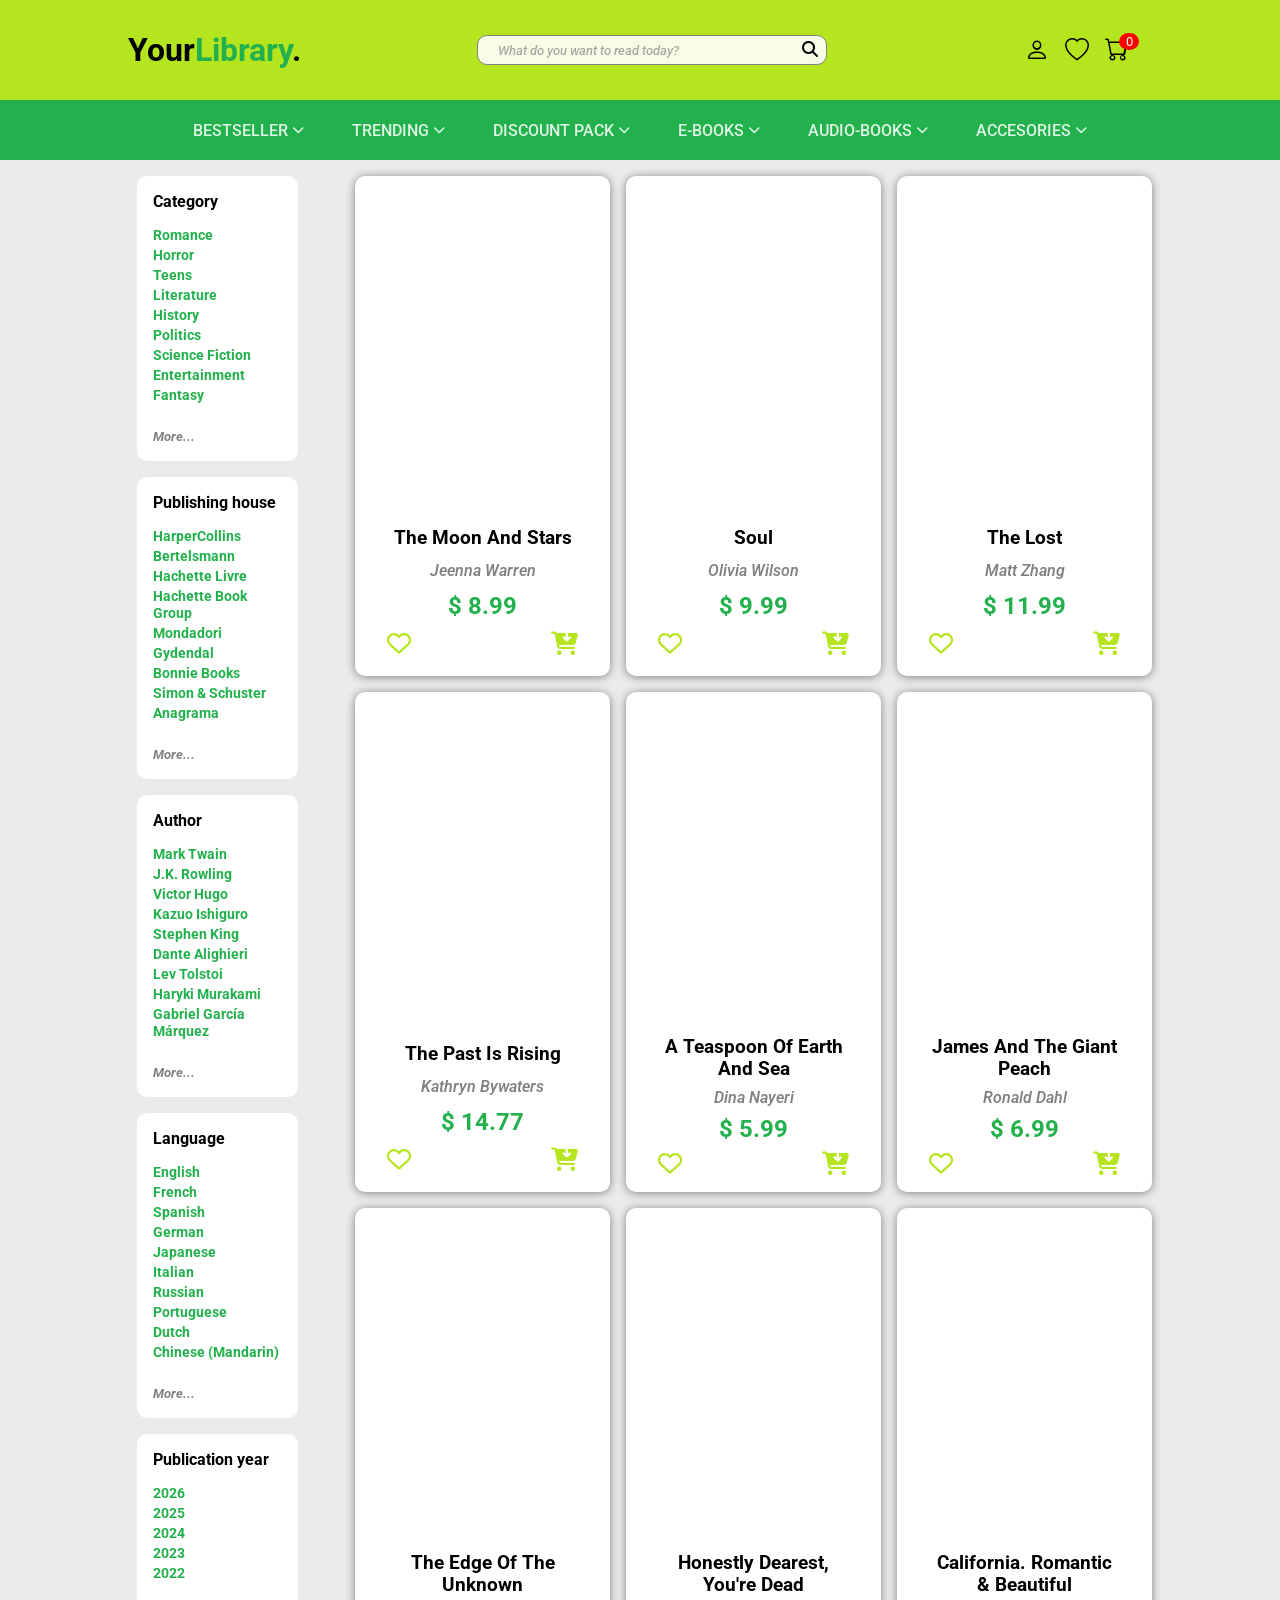
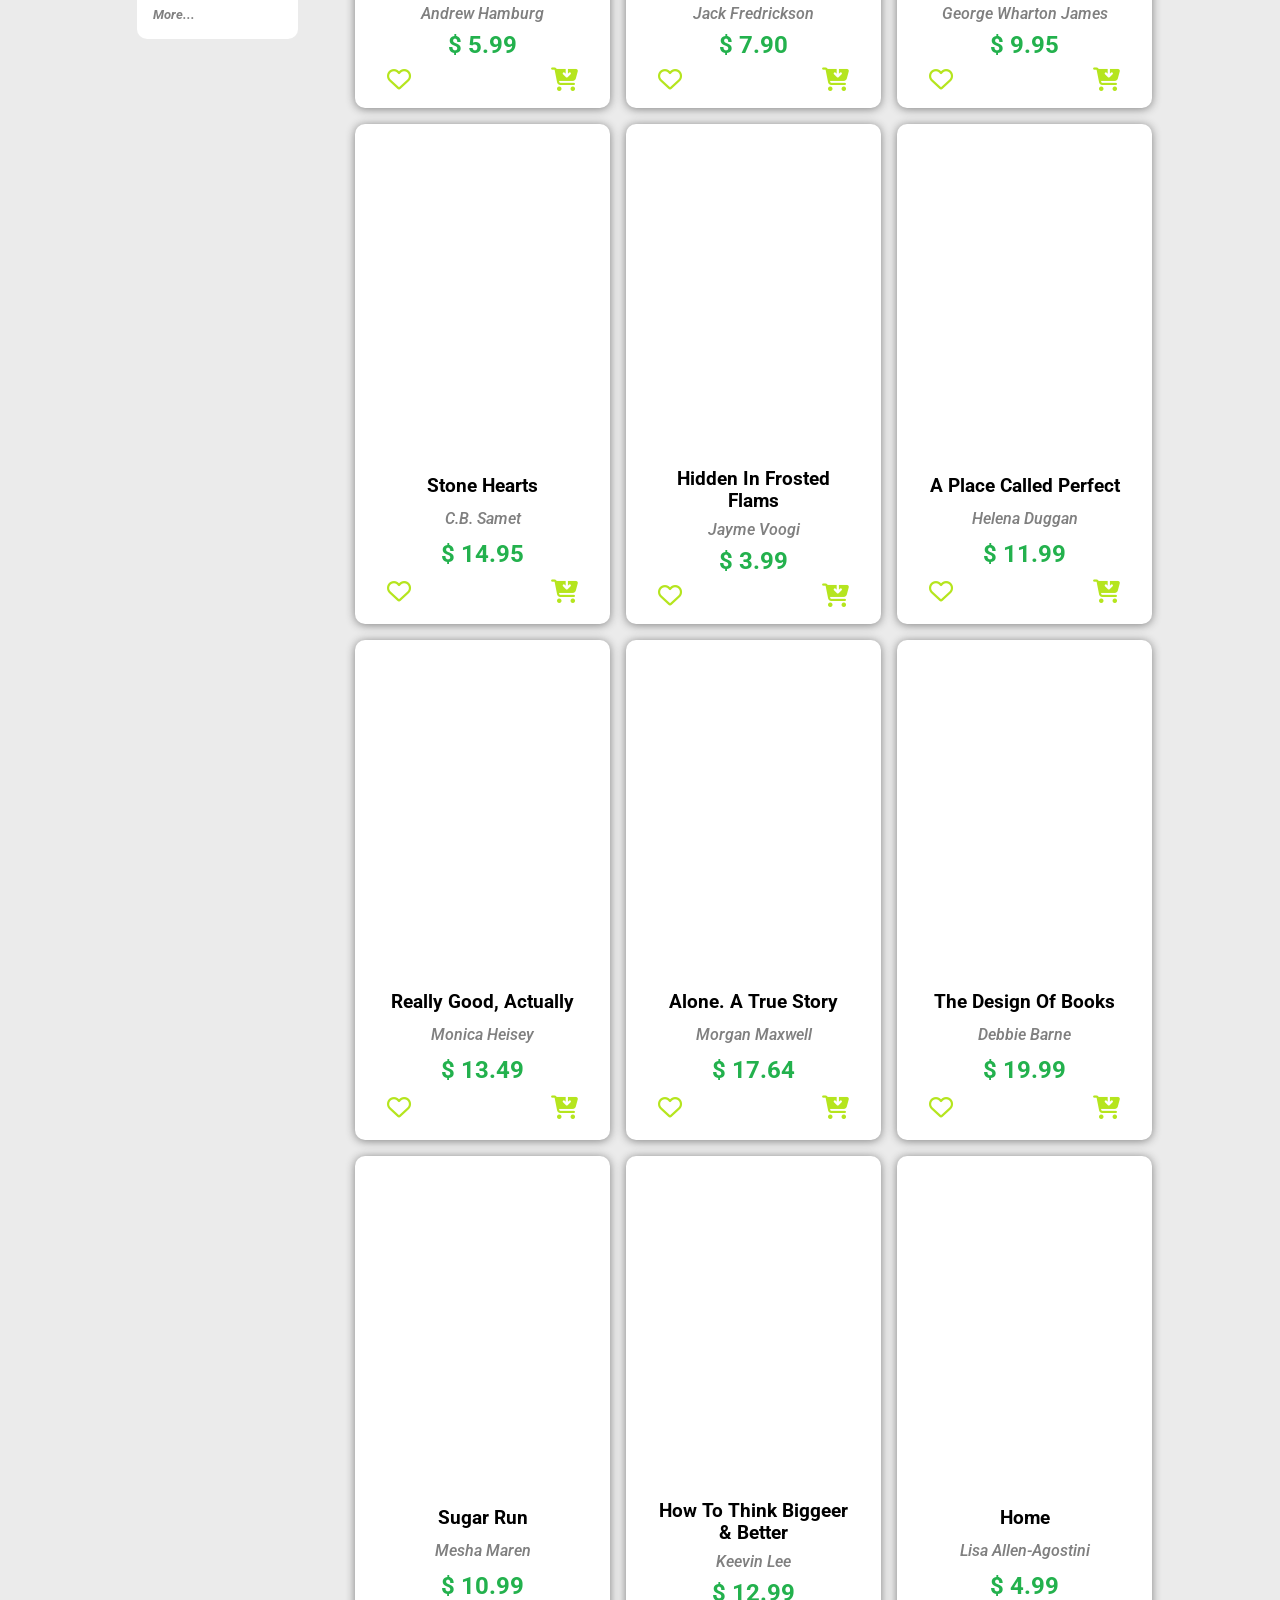
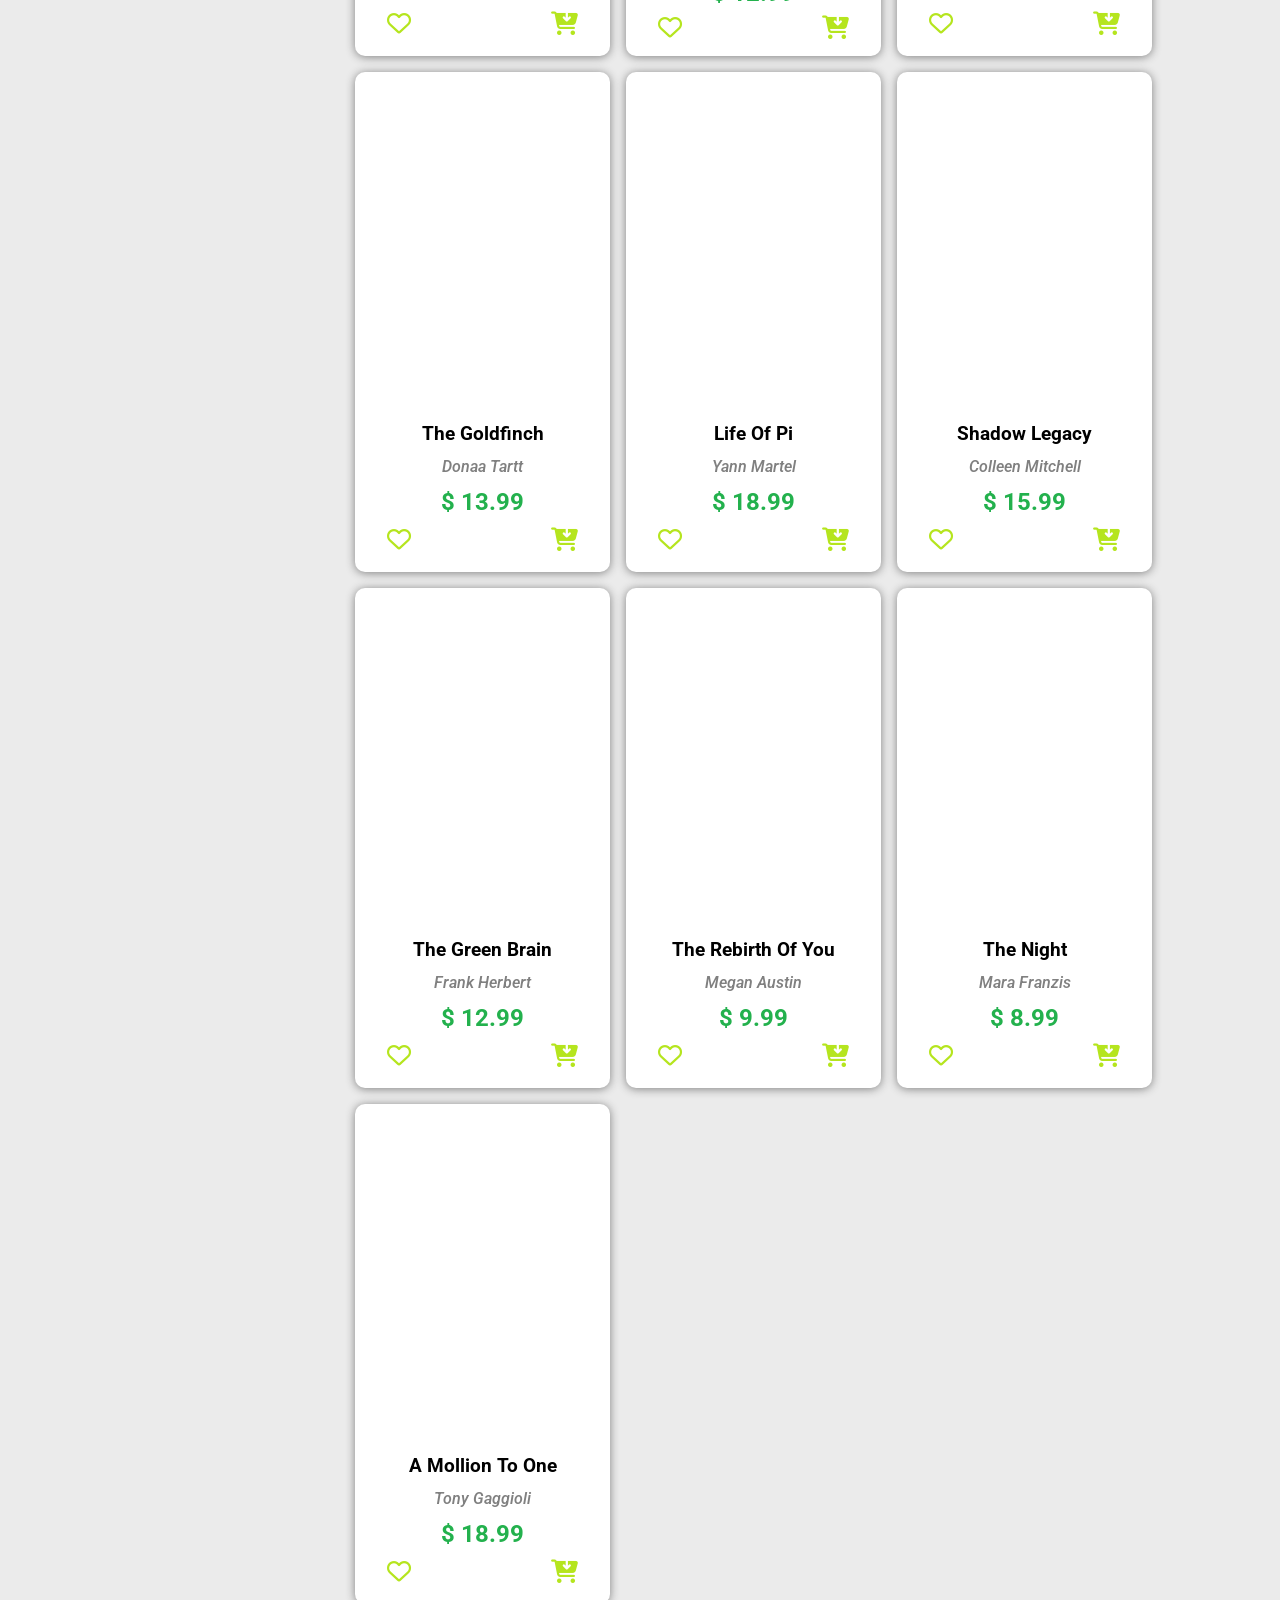
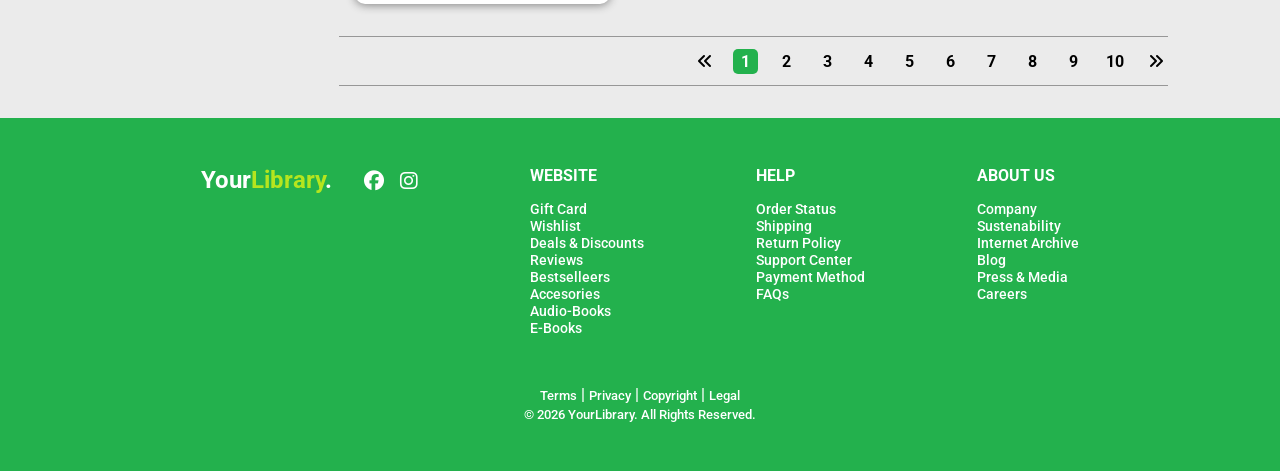
==== index.html @ 3616ca56 "Rename index.com to index.html" ====
<!DOCTYPE html>
<html lang="en">
<head>
     <meta charset="UTF-8" />
    <meta name="viewport" content="width=device-width, initial-scale=1.0" />
    <title>YourLibrary.</title>
    <link rel="stylesheet" href="https://cdnjs.cloudflare.com/ajax/libs/font-awesome/6.5.0/css/all.min.css" />
    <link rel="preconnect" href="https://fonts.googleapis.com">
    <link rel="preconnect" href="https://fonts.gstatic.com" crossorigin>
    <link rel="stylesheet" href="https://cdn.jsdelivr.net/npm/bootstrap-icons@1.11.3/font/bootstrap-icons.min.css">
    <link href="https://fonts.googleapis.com/css2?family=Edu+VIC+WA+NT+Hand:wght@400..700&family=Roboto+Serif:ital,opsz,wght@0,8..144,100..900;1,8..144,100..900&family=Roboto:ital,wght@0,100..900;1,100..900&display=swap" rel="stylesheet">
    <link rel="stylesheet" href="style.css"/>
</head>
<body>
    <header>

    <div class="part1">

        <a href="#"class="page-title"><h1 >Your<span>Library</span>.</h1></a>

        <div id="search-bar" class="hide860">
            <input type="text" placeholder="What do you want to read today?">
            <i class="fa-solid fa-magnifying-glass"></i>
        </div>

        <div class="buttons">
            <i class="bi bi-person icon hide375"></i>
            <i class="bi bi-heart icon hide375"></i>
            <div class="icon icon0 hide375">
                <i class="bi bi-cart"></i>
                <p id="notification">0</p>
            </div>
            <i class="bi bi-list icon"></i>
            <i class="fa-solid fa-bars icon bars-btn"></i>
        </div>
    </div>


    <div class="part2 first">
        <button class="nav-btn">BESTSELLER <i class="fa-solid fa-chevron-down fa-xs"></i></button>
        <button class="nav-btn">TRENDING <i class="fa-solid fa-chevron-down fa-xs"></i></button>
        <button class="nav-btn">DISCOUNT PACK <i class="fa-solid fa-chevron-down fa-xs"></i></button>
        <button class="nav-btn">E-BOOKS <i class="fa-solid fa-chevron-down fa-xs"></i></button>
        <button class="nav-btn">AUDIO-BOOKS <i class="fa-solid fa-chevron-down fa-xs"></i></button>
        <button class="nav-btn">ACCESORIES <i class="fa-solid fa-chevron-down fa-xs"></i></button>
    </div>

    <div class="part2 second">
        <button class="nav-btn"><i class="fa-solid fa-bars"></i> </button>
        <button class="nav-btn">BESTSELLER <i class="fa-solid fa-chevron-down fa-xs"></i></button>
        <button class="nav-btn">TRENDING <i class="fa-solid fa-chevron-down fa-xs"></i></button>
        <button class="nav-btn">DISCOUNT PACK <i class="fa-solid fa-chevron-down fa-xs"></i></button>
        <button class="nav-btn">E-BOOKS <i class="fa-solid fa-chevron-down fa-xs"></i></button>
        <button class="nav-btn">AUDIO-BOOKS <i class="fa-solid fa-chevron-down fa-xs"></i></button>
        <button class="nav-btn">ACCESORIES <i class="fa-solid fa-chevron-down fa-xs"></i></button>
    </div>

</header>

<main class="grid-container">

                                        <!-- ASIDE LIST -->

    <div class="aside-list grid-item">

        <div class="list-box category">
            <h4>Category</h4>

            <ul>
                <li>Romance</li>
                <li>Horror</li>
                <li>Teens</li>
                <li>Literature</li>
                <li>History</li>
                <li>Politics</li>
                <li>Science Fiction</li>
                <li>Entertainment</li>
                <li>Fantasy</li>
            </ul>
                
<br>
            <a href="#"><small>More...</small></a>
        </div>

         <div class="list-box publisher">
            <h4>Publishing house</h4>

            <ul>
                <li>HarperCollins</li>
                <li>Bertelsmann</li>
                <li>Hachette Livre</li>
                <li>Hachette Book Group</li>
                <li>Mondadori</li>
                <li>Gydendal</li>
                <li>Bonnie Books</li>
                <li>Simon & Schuster</li>
                <li>Anagrama</li>
            </ul>
<br>
            <a href="#"><small>More...</small></a>
        </div>

        <div class="list-box author">
            <h4>Author</h4>

            <ul>
                <li>Mark Twain</li>
                <li>J.K. Rowling</li>
                <li>Victor Hugo</li>
                <li>Kazuo Ishiguro</li>
                <li>Stephen King</li>
                <li>Dante Alighieri</li>
                <li>Lev Tolstoi</li>
                <li>Haryki Murakami</li>
                <li>Gabriel García Márquez</li>
            </ul>
                
<br>
            <a href="#"><small>More...</small></a>
        </div>

        <div class="list-box language">
            <h4>Language</h4>

            <ul>
                <li>English</li>
                <li>French</li>
                <li>Spanish</li>
                <li>German</li>
                <li>Japanese</li>
                <li>Italian</li>
                <li>Russian</li>
                <li>Portuguese</li>
                <li>Dutch</li>
                <li>Chinese (Mandarin)</li>
            </ul>
                
<br>
            <a href="#"><small>More...</small></a>
        </div>

        <div class="list-box year">
            <h4>Publication year</h4>

            <ul>
                <li>2026</li>
                <li>2025</li>
                <li>2024</li>
                <li>2023</li>
                <li>2022</li>
            </ul>
<br>
            <a href="#"><small>More...</small></a>
        </div>

    </div>

                                        <!-- BOOKS -->

    <div class="book-grid grid-item">

        <div class="book-box">

            <div id="display930">
                
                <h3 class="book-name">A Mollion To One</h3>
                <h4 class="book-author">Tony Gaggioli</h4>
                <p class="book-price">$ 18.99</p>

                <div class="book-btn">
                    <i class="fa-regular fa-heart fa-xl fave-btn"></i>
                    <i class="fa-solid fa-cart-arrow-down fa-xl add-2-cart"></i>
                </div>

            </div>

            <div class="book-img img1"></div>
            <h3 class="book-name hide930">The Moon And Stars</h3>
            <h4 class="book-author hide930">Jeenna Warren</h4>
            <p class="book-price hide930">$ 8.99</p>

            <div class="book-btn hide930">
                 <i class="fa-regular fa-heart fa-xl fave-btn"></i>
                 <i class="fa-solid fa-cart-arrow-down fa-xl add-2-cart"></i>
            </div>

        </div>

         <div class="book-box">

            <div id="display930">
                
                <h3 class="book-name">A Mollion To One</h3>
                <h4 class="book-author">Tony Gaggioli</h4>
                <p class="book-price">$ 18.99</p>

                <div class="book-btn">
                    <i class="fa-regular fa-heart fa-xl fave-btn"></i>
                    <i class="fa-solid fa-cart-arrow-down fa-xl add-2-cart"></i>
                </div>

            </div>

             <div class="book-img img2"></div>
             <h3 class="book-name hide930">Soul</h3>
             <h4 class="book-author hide930">Olivia Wilson</h4>
             <p class="book-price hide930">$ 9.99</p>

             <div class="book-btn hide930">
                 <i class="fa-regular fa-heart fa-xl fave-btn"></i>
                 <i class="fa-solid fa-cart-arrow-down fa-xl add-2-cart"></i>
             </div>

        </div>

        <div class="book-box">

            <div id="display930">
                
                <h3 class="book-name">A Mollion To One</h3>
                <h4 class="book-author">Tony Gaggioli</h4>
                <p class="book-price">$ 18.99</p>

                <div class="book-btn">
                    <i class="fa-regular fa-heart fa-xl fave-btn"></i>
                    <i class="fa-solid fa-cart-arrow-down fa-xl add-2-cart"></i>
                </div>

            </div>

             <div class="book-img img3"></div>
             <h3 class="book-name hide930">The Lost</h3>
             <h4 class="book-author hide930">Matt Zhang</h4>
             <p class="book-price hide930">$ 11.99</p>

             <div class="book-btn hide930">
                 <i class="fa-regular fa-heart fa-xl fave-btn"></i>
                 <i class="fa-solid fa-cart-arrow-down fa-xl add-2-cart"></i>
             </div>

        </div>

        <div class="book-box">

            <div id="display930">
                
                <h3 class="book-name">A Mollion To One</h3>
                <h4 class="book-author">Tony Gaggioli</h4>
                <p class="book-price">$ 18.99</p>

                <div class="book-btn">
                    <i class="fa-regular fa-heart fa-xl fave-btn"></i>
                    <i class="fa-solid fa-cart-arrow-down fa-xl add-2-cart"></i>
                </div>

            </div>

             <div class="book-img img4"></div>
             <h3 class="book-name hide930">The Past Is Rising</h3>
             <h4 class="book-author hide930">Kathryn Bywaters</h4>
             <p class="book-price hide930">$ 14.77</p>

             <div class="book-btn hide930">
                 <i class="fa-regular fa-heart fa-xl fave-btn"></i>
                 <i class="fa-solid fa-cart-arrow-down fa-xl add-2-cart"></i>
             </div>

        </div>

        <div class="book-box">

            <div id="display930">
                
                <h3 class="book-name">A Mollion To One</h3>
                <h4 class="book-author">Tony Gaggioli</h4>
                <p class="book-price">$ 18.99</p>

                <div class="book-btn">
                    <i class="fa-regular fa-heart fa-xl fave-btn"></i>
                    <i class="fa-solid fa-cart-arrow-down fa-xl add-2-cart"></i>
                </div>

            </div>

             <div class="book-img img5"></div>
             <h3 class="book-name hide930">A Teaspoon Of Earth And Sea</h3>
             <h4 class="book-author hide930">Dina Nayeri</h4>
             <p class="book-price hide930">$ 5.99</p>

             <div class="book-btn hide930">
                 <i class="fa-regular fa-heart fa-xl fave-btn"></i>
                 <i class="fa-solid fa-cart-arrow-down fa-xl add-2-cart"></i>
             </div>

        </div>

        <div class="book-box">

            <div id="display930">
                
                <h3 class="book-name">A Mollion To One</h3>
                <h4 class="book-author">Tony Gaggioli</h4>
                <p class="book-price">$ 18.99</p>

                <div class="book-btn">
                    <i class="fa-regular fa-heart fa-xl fave-btn"></i>
                    <i class="fa-solid fa-cart-arrow-down fa-xl add-2-cart"></i>
                </div>

            </div>

             <div class="book-img img6"></div>
             <h3 class="book-name hide930">James And The Giant Peach</h3>
             <h4 class="book-author hide930">Ronald Dahl</h4>
             <p class="book-price hide930">$ 6.99</p>

             <div class="book-btn hide930">
                 <i class="fa-regular fa-heart fa-xl fave-btn"></i>
                 <i class="fa-solid fa-cart-arrow-down fa-xl add-2-cart"></i>
             </div>

        </div>

        <div class="book-box">

            <div id="display930">
                
                <h3 class="book-name">A Mollion To One</h3>
                <h4 class="book-author">Tony Gaggioli</h4>
                <p class="book-price">$ 18.99</p>

                <div class="book-btn">
                    <i class="fa-regular fa-heart fa-xl fave-btn"></i>
                    <i class="fa-solid fa-cart-arrow-down fa-xl add-2-cart"></i>
                </div>

            </div>

             <div class="book-img img7"></div>
             <h3 class="book-name hide930">The Edge Of The Unknown</h3>
             <h4 class="book-author hide930">Andrew Hamburg</h4>
             <p class="book-price hide930">$ 5.99</p>

             <div class="book-btn hide930">
                 <i class="fa-regular fa-heart fa-xl fave-btn"></i>
                 <i class="fa-solid fa-cart-arrow-down fa-xl add-2-cart"></i>
             </div>

        </div>

        <div class="book-box">

            <div id="display930">
                
                <h3 class="book-name">A Mollion To One</h3>
                <h4 class="book-author">Tony Gaggioli</h4>
                <p class="book-price">$ 18.99</p>

                <div class="book-btn">
                    <i class="fa-regular fa-heart fa-xl fave-btn"></i>
                    <i class="fa-solid fa-cart-arrow-down fa-xl add-2-cart"></i>
                </div>

            </div>

             <div class="book-img img8"></div>
             <h3 class="book-name hide930">Honestly Dearest, You're Dead</h3>
             <h4 class="book-author hide930">Jack Fredrickson</h4>
             <p class="book-price hide930">$ 7.90</p>

             <div class="book-btn hide930">
                 <i class="fa-regular fa-heart fa-xl fave-btn"></i>
                 <i class="fa-solid fa-cart-arrow-down fa-xl add-2-cart"></i>
             </div>

        </div>

        <div class="book-box">

            <div id="display930">
                
                <h3 class="book-name">A Mollion To One</h3>
                <h4 class="book-author">Tony Gaggioli</h4>
                <p class="book-price">$ 18.99</p>

                <div class="book-btn">
                    <i class="fa-regular fa-heart fa-xl fave-btn"></i>
                    <i class="fa-solid fa-cart-arrow-down fa-xl add-2-cart"></i>
                </div>

            </div>

             <div class="book-img img9"></div>
             <h3 class="book-name hide930">California. Romantic & Beautiful</h3>
             <h4 class="book-author hide930">George Wharton James</h4>
             <p class="book-price hide930">$ 9.95</p>

             <div class="book-btn hide930">
                 <i class="fa-regular fa-heart fa-xl fave-btn"></i>
                 <i class="fa-solid fa-cart-arrow-down fa-xl add-2-cart"></i>
             </div>

        </div>

        <div class="book-box">

            <div id="display930">
                
                <h3 class="book-name">A Mollion To One</h3>
                <h4 class="book-author">Tony Gaggioli</h4>
                <p class="book-price">$ 18.99</p>

                <div class="book-btn">
                    <i class="fa-regular fa-heart fa-xl fave-btn"></i>
                    <i class="fa-solid fa-cart-arrow-down fa-xl add-2-cart"></i>
                </div>

            </div>

             <div class="book-img img10"></div>
             <h3 class="book-name hide930">Stone Hearts</h3>
             <h4 class="book-author hide930">C.B. Samet</h4>
             <p class="book-price hide930">$ 14.95</p>

             <div class="book-btn hide930">
                 <i class="fa-regular fa-heart fa-xl fave-btn"></i>
                 <i class="fa-solid fa-cart-arrow-down fa-xl add-2-cart"></i>
             </div>

        </div>

        <div class="book-box">

            <div id="display930">
                
                <h3 class="book-name">A Mollion To One</h3>
                <h4 class="book-author">Tony Gaggioli</h4>
                <p class="book-price">$ 18.99</p>

                <div class="book-btn">
                    <i class="fa-regular fa-heart fa-xl fave-btn"></i>
                    <i class="fa-solid fa-cart-arrow-down fa-xl add-2-cart"></i>
                </div>

            </div>

             <div class="book-img img11"></div>
             <h3 class="book-name hide930">Hidden In Frosted Flams</h3>
             <h4 class="book-author hide930">Jayme Voogi</h4>
             <p class="book-price hide930">$ 3.99</p>

             <div class="book-btn hide930">
                 <i class="fa-regular fa-heart fa-xl fave-btn"></i>
                 <i class="fa-solid fa-cart-arrow-down fa-xl add-2-cart"></i>
             </div>

        </div>

        <div class="book-box">

            <div id="display930">
                
                <h3 class="book-name">A Mollion To One</h3>
                <h4 class="book-author">Tony Gaggioli</h4>
                <p class="book-price">$ 18.99</p>

                <div class="book-btn">
                    <i class="fa-regular fa-heart fa-xl fave-btn"></i>
                    <i class="fa-solid fa-cart-arrow-down fa-xl add-2-cart"></i>
                </div>

            </div>

             <div class="book-img img12"></div>
             <h3 class="book-name hide930">A Place Called Perfect</h3>
             <h4 class="book-author hide930">Helena Duggan</h4>
             <p class="book-price hide930">$ 11.99</p>

             <div class="book-btn hide930">
                 <i class="fa-regular fa-heart fa-xl fave-btn"></i>
                 <i class="fa-solid fa-cart-arrow-down fa-xl add-2-cart"></i>
             </div>

        </div>

        <div class="book-box">

            <div id="display930">
                
                <h3 class="book-name">A Mollion To One</h3>
                <h4 class="book-author">Tony Gaggioli</h4>
                <p class="book-price">$ 18.99</p>

                <div class="book-btn">
                    <i class="fa-regular fa-heart fa-xl fave-btn"></i>
                    <i class="fa-solid fa-cart-arrow-down fa-xl add-2-cart"></i>
                </div>

            </div>

             <div class="book-img img13"></div>
             <h3 class="book-name hide930">Really Good, Actually</h3>
             <h4 class="book-author hide930">Monica Heisey</h4>
             <p class="book-price hide930">$ 13.49</p>

             <div class="book-btn hide930">
                 <i class="fa-regular fa-heart fa-xl fave-btn"></i>
                 <i class="fa-solid fa-cart-arrow-down fa-xl add-2-cart"></i>
             </div>

        </div>

        <div class="book-box">

            <div id="display930">
                
                <h3 class="book-name">A Mollion To One</h3>
                <h4 class="book-author">Tony Gaggioli</h4>
                <p class="book-price">$ 18.99</p>

                <div class="book-btn">
                    <i class="fa-regular fa-heart fa-xl fave-btn"></i>
                    <i class="fa-solid fa-cart-arrow-down fa-xl add-2-cart"></i>
                </div>

            </div>

             <div class="book-img img14"></div>
             <h3 class="book-name hide930">Alone. A True Story</h3>
             <h4 class="book-author hide930">Morgan Maxwell</h4>
             <p class="book-price hide930">$ 17.64</p>

             <div class="book-btn hide930">
                 <i class="fa-regular fa-heart fa-xl fave-btn"></i>
                 <i class="fa-solid fa-cart-arrow-down fa-xl add-2-cart"></i>
             </div>

        </div>

        <div class="book-box">

            <div id="display930">
                
                <h3 class="book-name">A Mollion To One</h3>
                <h4 class="book-author">Tony Gaggioli</h4>
                <p class="book-price">$ 18.99</p>

                <div class="book-btn">
                    <i class="fa-regular fa-heart fa-xl fave-btn"></i>
                    <i class="fa-solid fa-cart-arrow-down fa-xl add-2-cart"></i>
                </div>

            </div>

             <div class="book-img img15"></div>
             <h3 class="book-name hide930">The Design Of Books</h3>
             <h4 class="book-author hide930">Debbie Barne</h4>
             <p class="book-price hide930">$ 19.99</p>

             <div class="book-btn hide930">
                 <i class="fa-regular fa-heart fa-xl fave-btn"></i>
                 <i class="fa-solid fa-cart-arrow-down fa-xl add-2-cart"></i>
             </div>

        </div>

        <div class="book-box">

            <div id="display930">
                
                <h3 class="book-name">A Mollion To One</h3>
                <h4 class="book-author">Tony Gaggioli</h4>
                <p class="book-price">$ 18.99</p>

                <div class="book-btn">
                    <i class="fa-regular fa-heart fa-xl fave-btn"></i>
                    <i class="fa-solid fa-cart-arrow-down fa-xl add-2-cart"></i>
                </div>

            </div>

             <div class="book-img img16"></div>
             <h3 class="book-name hide930">Sugar Run</h3>
             <h4 class="book-author hide930">Mesha Maren</h4>
             <p class="book-price hide930">$ 10.99</p>

             <div class="book-btn hide930">
                 <i class="fa-regular fa-heart fa-xl fave-btn"></i>
                 <i class="fa-solid fa-cart-arrow-down fa-xl add-2-cart"></i>
             </div>

        </div>

        <div class="book-box">

            <div id="display930">
                
                <h3 class="book-name">A Mollion To One</h3>
                <h4 class="book-author">Tony Gaggioli</h4>
                <p class="book-price">$ 18.99</p>

                <div class="book-btn">
                    <i class="fa-regular fa-heart fa-xl fave-btn"></i>
                    <i class="fa-solid fa-cart-arrow-down fa-xl add-2-cart"></i>
                </div>

            </div>

            <div class="book-img img17"></div>
             <h3 class="book-name hide930">How To Think Biggeer & Better</h3>
             <h4 class="book-author hide930">Keevin Lee</h4>
             <p class="book-price hide930">$ 12.99</p>

             <div class="book-btn hide930">
                 <i class="fa-regular fa-heart fa-xl fave-btn"></i>
                 <i class="fa-solid fa-cart-arrow-down fa-xl add-2-cart"></i>
             </div>

        </div>

        <div class="book-box">

            <div id="display930">
                
                <h3 class="book-name">A Mollion To One</h3>
                <h4 class="book-author">Tony Gaggioli</h4>
                <p class="book-price">$ 18.99</p>

                <div class="book-btn">
                    <i class="fa-regular fa-heart fa-xl fave-btn"></i>
                    <i class="fa-solid fa-cart-arrow-down fa-xl add-2-cart"></i>
                </div>

            </div>

             <div class="book-img img18"></div>
             <h3 class="book-name hide930">Home</h3>
             <h4 class="book-author hide930">Lisa Allen-Agostini</h4>
             <p class="book-price hide930">$ 4.99</p>

             <div class="book-btn hide930">
                 <i class="fa-regular fa-heart fa-xl fave-btn"></i>
                 <i class="fa-solid fa-cart-arrow-down fa-xl add-2-cart"></i>
             </div>

        </div>

        <div class="book-box">

            <div id="display930">
                
                <h3 class="book-name">A Mollion To One</h3>
                <h4 class="book-author">Tony Gaggioli</h4>
                <p class="book-price">$ 18.99</p>

                <div class="book-btn">
                    <i class="fa-regular fa-heart fa-xl fave-btn"></i>
                    <i class="fa-solid fa-cart-arrow-down fa-xl add-2-cart"></i>
                </div>

            </div>

             <div class="book-img img19"></div>
             <h3 class="book-name hide930">The Goldfinch</h3>
             <h4 class="book-author hide930">Donaa Tartt</h4>
             <p class="book-price hide930">$ 13.99</p>

             <div class="book-btn hide930">
                 <i class="fa-regular fa-heart fa-xl fave-btn"></i>
                 <i class="fa-solid fa-cart-arrow-down fa-xl add-2-cart"></i>
             </div>

        </div>

        <div class="book-box">

            <div id="display930">
                
                <h3 class="book-name">A Mollion To One</h3>
                <h4 class="book-author">Tony Gaggioli</h4>
                <p class="book-price">$ 18.99</p>

                <div class="book-btn">
                    <i class="fa-regular fa-heart fa-xl fave-btn"></i>
                    <i class="fa-solid fa-cart-arrow-down fa-xl add-2-cart"></i>
                </div>

            </div>

             <div class="book-img img20"></div>
             <h3 class="book-name hide930">Life Of Pi</h3>
             <h4 class="book-author hide930">Yann Martel</h4>
             <p class="book-price hide930">$ 18.99</p>

             <div class="book-btn hide930">
                 <i class="fa-regular fa-heart fa-xl fave-btn"></i>
                 <i class="fa-solid fa-cart-arrow-down fa-xl add-2-cart"></i>
             </div>

        </div>

        <div class="book-box">

            <div id="display930">
                
                <h3 class="book-name">A Mollion To One</h3>
                <h4 class="book-author">Tony Gaggioli</h4>
                <p class="book-price">$ 18.99</p>

                <div class="book-btn">
                    <i class="fa-regular fa-heart fa-xl fave-btn"></i>
                    <i class="fa-solid fa-cart-arrow-down fa-xl add-2-cart"></i>
                </div>

            </div>

             <div class="book-img img21"></div>
             <h3 class="book-name hide930">Shadow Legacy</h3>
             <h4 class="book-author hide930">Colleen Mitchell</h4>
             <p class="book-price hide930">$ 15.99</p>

             <div class="book-btn hide930">
                 <i class="fa-regular fa-heart fa-xl fave-btn"></i>
                 <i class="fa-solid fa-cart-arrow-down fa-xl add-2-cart"></i>
             </div>

        </div>

        <div class="book-box">

            <div id="display930">
                
                <h3 class="book-name">A Mollion To One</h3>
                <h4 class="book-author">Tony Gaggioli</h4>
                <p class="book-price">$ 18.99</p>

                <div class="book-btn">
                    <i class="fa-regular fa-heart fa-xl fave-btn"></i>
                    <i class="fa-solid fa-cart-arrow-down fa-xl add-2-cart"></i>
                </div>

            </div>

             <div class="book-img img22"></div>
             <h3 class="book-name hide930">The Green Brain</h3>
             <h4 class="book-author hide930">Frank Herbert</h4>
             <p class="book-price hide930">$ 12.99</p>

             <div class="book-btn hide930">
                 <i class="fa-regular fa-heart fa-xl fave-btn"></i>
                 <i class="fa-solid fa-cart-arrow-down fa-xl add-2-cart"></i>
             </div>

        </div>

        <div class="book-box">

            <div id="display930">
                
                <h3 class="book-name">A Mollion To One</h3>
                <h4 class="book-author">Tony Gaggioli</h4>
                <p class="book-price">$ 18.99</p>

                <div class="book-btn">
                    <i class="fa-regular fa-heart fa-xl fave-btn"></i>
                    <i class="fa-solid fa-cart-arrow-down fa-xl add-2-cart"></i>
                </div>

            </div>

             <div class="book-img img23"></div>
             <h3 class="book-name hide930">The Rebirth Of You</h3>
             <h4 class="book-author hide930">Megan Austin</h4>
             <p class="book-price hide930">$ 9.99</p>

             <div class="book-btn hide930">
                 <i class="fa-regular fa-heart fa-xl fave-btn"></i>
                 <i class="fa-solid fa-cart-arrow-down fa-xl add-2-cart"></i>
             </div>

        </div>

        <div class="book-box">

            <div id="display930">
                
                <h3 class="book-name">A Mollion To One</h3>
                <h4 class="book-author">Tony Gaggioli</h4>
                <p class="book-price">$ 18.99</p>

                <div class="book-btn">
                    <i class="fa-regular fa-heart fa-xl fave-btn"></i>
                    <i class="fa-solid fa-cart-arrow-down fa-xl add-2-cart"></i>
                </div>

            </div>

             <div class="book-img img24"></div>
             <h3 class="book-name hide930">The Night</h3>
             <h4 class="book-author hide930">Mara Franzis</h4>
             <p class="book-price hide930">$ 8.99</p>

             <div class="book-btn hide930">
                 <i class="fa-regular fa-heart fa-xl fave-btn"></i>
                 <i class="fa-solid fa-cart-arrow-down fa-xl add-2-cart"></i>
             </div>

        </div>

        <div class="book-box">

            <div id="display930">

                <h3 class="book-name">A Mollion To One</h3>
                <h4 class="book-author">Tony Gaggioli</h4>
                <p class="book-price">$ 18.99</p>

                <div class="book-btn">
                    <i class="fa-regular fa-heart fa-xl fave-btn"></i>
                    <i class="fa-solid fa-cart-arrow-down fa-xl add-2-cart"></i>
                </div>

            </div>

             <div class="book-img img25"></div>
             <h3 class="book-name hide930">A Mollion To One</h3>
             <h4 class="book-author hide930">Tony Gaggioli</h4>
             <p class="book-price hide930">$ 18.99</p>

             <div class="book-btn hide930">
                 <i class="fa-regular fa-heart fa-xl fave-btn"></i>
                 <i class="fa-solid fa-cart-arrow-down fa-xl add-2-cart"></i>
             </div>

        </div>

    </div>


                                        <!-- NEXT PAGE BOX -->


    <div class="next-page-box">
        <ul class="page-list">
            <li class="previous-page"><i class="fa-solid fa-angles-left"></i></li>
            <li class="page-active">1</li>
            <li class="page-nr">2</li>
            <li class="page-nr">3</li>
            <li class="page-nr">4</li>
            <li class="page-nr">5</li>
            <li class="page-nr">6</li>
            <li class="page-nr">7</li>
            <li class="page-nr page-none">8</li>
            <li class="page-nr page-none">9</li>
            <li class="page-nr page-none">10</li>
            <li class="next-page"><i class="fa-solid fa-angles-right"></i></li>
        </ul>
    </div>

</main>

                                        <!-- ---FOOTER--- -->


<div class="footer">

    <div class="up-footer footer-element">

        <div class="element1 page-logo">
            <h2 class="pointer">Your<span>Library</span>.</h2>
            <br>
            <i class="fa-brands fa-facebook fa-lg pointer"></i>
            <i class="fa-brands fa-instagram fa-lg pointer"></i>
        </div>

        <div class="element1 website">
            <h4>WEBSITE</h4>
            <a href="">Gift Card</a>
            <a href="">Wishlist</a>
            <a href="">Deals & Discounts</a>
            <a href="">Reviews</a>
            <a href="">Bestselleers</a>
            <a href="">Accesories</a>
            <a href="">Audio-Books</a>
            <a href="">E-Books</a>
        </div>

        <div class="element1 help">
            <h4>HELP</h4>
            <a href="">Order Status</a>
            <a href="">Shipping</a>
            <a href="">Return Policy</a>
            <a href="">Support Center</a>
            <a href="">Payment Method</a>
            <a href="">FAQs</a>
        </div>

        <div class="element1 about">
            <h4>ABOUT US</h4>
            <a href="">Company</a>
            <a href="">Sustenability</a>
            <a href="">Internet Archive</a>
            <a href="">Blog</a>
            <a href="">Press & Media</a>
            <a href="">Careers</a>
        </div>

    </div>

    <div class="bottom-footer footer-element">
        <p><small>Terms</small> | <small>Privacy</small> | <small>Copyright</small> | <small>Legal</small></p>
        <p><small>&copy; 2026 YourLibrary. All Rights Reserved.</small></p>
    </div>

</div>





</body>
</html>
---- style.css ----
:root{
    --green1: #B5E51E;
    --green2: #23B14D;

    --green1-hover: #a6cf1eb6;
    --green1-active: #a6cf1e;
    
    --green2-hover: #21a147da;
    --green2-active: #21a147;
}


*{
    margin: 0;
    padding: 0;
    box-sizing: border-box;
    font-family: 'Roboto', sans-serif;
}
body{
    background-color: #ebebeb;
}
header{
    display: grid;
    grid-template-columns: 1fr;
    grid-template-rows: 100px 60px;
    width: auto;
    height: 160px;
}
main{
    width: auto;
    height: fit-content;
}


                    /** HEADER  PART 1**/
                    /** ---TITLE--- **/

.part1{
    background-color: var(--green1);
    display: flex;
    flex-direction: row;
    justify-content: space-between;
    align-items: center;
    padding: 0 8em;
}

.page-title{
    text-decoration: none;
    color: black;
}
.page-title span{
    color: var(--green2);
}

                    /** ---SEARCH-BAR--- **/

#search-bar{
    border: 1px solid grey;
    width: 350px;
    border-radius: 10px;
    height: 30px;
    background-color: #ffffffe3;
}
#search-bar input{
    height: 100%;
    width: 92%;
    outline: none;
    border: none;
    background-color: transparent;
    padding: 0 1.5em;
    font-weight: bold;
}
#search-bar input::placeholder{
    color: grey;
    font-style: italic;
    opacity: 0.7;
    font-weight: 450;
}
#search-bar i{
    cursor: pointer;
}


                    /** ---BUTTONS--- **/

.buttons{
    width: 150px;
    height: 50%;
    display: flex;
    justify-content: center;
    align-items: center;
    gap: 0.3em;
}
.icon{
    display: flex;
    justify-content: center;
    align-items: center;
    width: 35px;
    height: 35px;
    padding: 0.2em;
    font-size: 1.5rem;
    border-radius: 50%;
    cursor: pointer;
}
.icon0{
    position: relative;
}
#notification{
    position: absolute;
    background-color: red;
    color: white;
    font-size: 0.8rem;
    padding: 0.7em;
    border-radius: 50%;
    width: 20px;
    height: 15px;
    display: flex;
    justify-content: center;
    align-items: center;
    right: -5px;
    top: 0;
}
.bi-list{
    display: none;
}
.icon:hover{
    background-color: var(--green1-hover);
}
.icon:active{
    background-color: var(--green1-active);
}
.bars-btn{
    display: none;
}

                    /** HEADER  PART 2 **/

.part2{
    background-color: var(--green2);
    display: flex;
    flex-direction: row;
    justify-content: center;
    align-items: center;
    gap: 2em;
}
.part2 button{
    white-space: nowrap;
}
.nav-btn{
    padding: 0 0.5em;
    font-size: 1rem;
    font-weight: 500;
    background-color: transparent;
    outline: none;
    border: none;
    height: 100%;
    color: #ffffffda;
    cursor: pointer;
}
.nav-btn:hover{
    background-color: var(--green2-hover);
}
.nav-btn:active{
    background-color: var(--green2-active);
}
.display768{
    display: none;
}
.second{
    display: none;
}

                    /** --- MAIN --- **/

.grid-container{
    display: grid;
    grid-template-columns: clamp(160px, 20%, 300px) 1fr;
    grid-template-rows: auto;
    gap: 1em;
    margin: 0 7em;
}
.grid-item{
    padding: 1em;
}


                    /** --- ASIDE LIST --- **/


.aside-list{
    display: flex;
    flex-direction: column;
    justify-content: start;
    align-items: center;
    gap: 1em;
}
.list-box{
    background-color: white;
    width: clamp(160px, 90%, 300px);
    height: auto;
    border-radius: 10px;
    padding: 1em;
}
.list-box h4{
    margin-bottom: 1em;
}

.list-box ul{
    list-style: none;
}
.list-box li{
    cursor: pointer;
    font-weight: bold;
    font-size: 0.9em;
    color: var(--green2);
    width: fit-content;
    border-bottom: 1.5px solid transparent;
    transition: all 0.3s ease;
    padding-bottom: 2px;
}
.list-box li:hover{
    border-bottom-color: var(--green2-hover);
    color: var(--green2-hover);
}
.list-box li:active{
    border-bottom-color: var(--green2-active);
    color: var(--green2-active);
}
.list-box a{
    font-weight: bold;
    text-decoration: none;
    color: grey;
    font-style: italic;
}
.list-box a:hover{
    color: #666666;
}
.list-box a:active{
    color: #4b4b4b;
}


                    /** --- BOOKS --- **/



#display930{
    display: none;
}
.book-grid{
    display: grid;
    gap: 1em;
    grid-template-columns: repeat(auto-fit, minmax(250px, 1fr));
    grid-auto-rows: 1fr;
}
.book-box{
    background-color: white;
    border-radius: 10px;
    display: flex;
    flex-direction: column;
    justify-content: space-evenly;
    align-items: center;
    text-align: center;
    padding: 1em 2em;
    gap: 0.5em;
    box-shadow: 0px 1px 10px grey;
}
.book-img{
    width: 205px;
    height: 320px;
    background-position: center;
    background-size: cover;
    cursor: pointer;
}
.book-name{
    cursor: pointer;
    transition: 0.2s ease;
}
.book-name:hover{
    color: var(--green2);
}
.img1{
    background-image: url(media/book1.webp);
}.img2{
    background-image: url(media/book2.jpg);
}.img3{
    background-image: url(media/book3.webp);
}.img4{
    background-image: url(media/book4.jpg);
}.img5{
    background-image: url(media/book5.jpg);
}.img6{
    background-image: url(media/book6.jpg);
}.img7{
    background-image: url(media/book7.jpg);
}.img8{
    background-image: url(media/book8.webp);
}.img9{
    background-image: url(media/book9.jpg);
}.img10{
    background-image: url(media/book10.jpg);
}.img11{
    background-image: url(media/book11.jpg);
}.img12{
    background-image: url(media/book12.jpg);
}.img13{
    background-image: url(media/book13.jpg);
}.img14{
    background-image: url(media/book14.webp);
}.img15{
    background-image: url(media/book15.jpg);
}.img16{
    background-image: url(media/book16.jpg);
}.img17{
    background-image: url(media/book17.png);
}.img18{
    background-image: url(media/book18.webp);
}.img19{
    background-image: url(media/book19.jpg);
}.img20{
    background-image: url(media/book20.jpg);
}.img21{
    background-image: url(media/book21.jpeg);
}.img22{
    background-image: url(media/book22.webp);
}.img23{
    background-image: url(media/book23.jpg);
}.img24{
    background-image: url(media/book24.jpg);
}.img25{
    background-image: url(media/book25.webp);
}
.book-author{
    color: grey;
    font-style: italic;
    font-weight: 550;
}
.book-price{
    color: var(--green2);
    font-weight: bold;
    font-size: 1.5rem;
}
.book-btn{
    width: 100%;
    height: 25px;
    display: flex;
    flex-direction: row;
    justify-content: space-between;
    align-items: center;
}
.book-btn i{
    cursor: pointer;
    color: var(--green1);
}
.book-btn i:hover{
    color: var(--green1-hover);
}
.book-btn .add-2-cart:active{
    color: var(--green1-active);
}
.book-btn .fave-btn:active{
    color: red; 
}


                    /** ---NEXT PAGE BOX--- **/


.next-page-box{
    border-top: 1px solid #0000005b;
    border-bottom: 1px solid #0000005b;
    width: 100%;
    height: 50px;
    margin-bottom: 2em;
    grid-column: 2;
    margin-right: 1em;
    display: flex;
    flex-direction: row;
    justify-content: end;
    align-items: center;
}
.next-page-box ul{
    list-style: none;
    display: flex;
    flex-direction: row;
    gap: 1em;
}
.page-list li{
    display: flex;
    justify-content: center;
    align-items: center;
    padding: 0.5em;
    width: 25px;
    height: 25px;
    border-radius: 5px;
    cursor: pointer;
    font-weight: bold;
}
.page-nr:hover{
    text-decoration: underline;
}
.previous-page:hover, 
.next-page:hover,
.page-nr:hover{
    color: var(--green2-hover);
}
.previous-page:active, 
.next-page:active,
.page-nr:active{
    color: var(--green2-active);
}
.page-active{
    background-color: var(--green2);
    color: white;
}


                    /** ---FOOTER--- **/


.footer{
    width: 100%;
    height: fit-content;
    background-color: var(--green2);
    color: white;
    display: flex;
    gap: 1em;
    padding: 2em;
    flex-direction: column;
    justify-content: center;
    align-items: center;
    flex-wrap: wrap;
}
.footer-element{
    display: flex;
    padding: 1em;
}
.up-footer{
    justify-content: center;
    align-items: start;
    gap: 7em;
    height: fit-content;
}
.bottom-footer{
    flex-direction: column;
    justify-content: center;
    align-items: center;
    font-weight: 500;
}
.bottom-footer small:hover{
    cursor: pointer;
    text-decoration: underline;
}
.element1{
    display: flex;
    flex-direction: column;
    width: fit-content;
}
.element1 h4{
    margin-bottom: 1em;
}
.element1 a{
    color: white;
    text-decoration: none;
    font-weight: 500;
    font-size: 0.9rem;
}
.element1 a:hover{
    text-decoration: underline;
}
.page-logo{
    color: white;
    width: fit-content;
    flex-direction: row;
    justify-content: center;
    align-items: center;
    gap: 1em;
}
.page-logo span{
    color: var(--green1);
}
.pointer{
    cursor: pointer;
}



                    /** ---MEDIA SIZE--- **/











@media (max-width: 1262px){
    .grid-container{
        margin: 0;
    }
    .book-grid{
        grid-template-columns: 
            repeat(auto-fit, minmax(200px, 1fr));
        grid-auto-rows: 450px;
    }
    .next-page-box{
        width: 98%;
    }
    .book-box{
        padding: 1em;
    }
    .book-img{
       width: 100%;
       height: 300px;
    }
}
@media (max-width: 1262px){
    .book-grid{
        grid-template-columns: 
            repeat(auto-fit, minmax(190px, 1fr));
        grid-auto-rows: 400px;
    }
}
@media (max-width: 930px){
    .page-list{
        font-size: 0.8rem;
    }
    .page-logo{
        display: none;
    }
    .book-grid{
        grid-template-columns: 
            repeat(auto-fit, minmax(155px, 1fr));
        grid-auto-rows: 340px;
    }
    .book-btn{
        font-size: 0.8rem;
    }
    .book-price{
        font-size: 1.2rem;

    }
    .book-author{
        font-size: 0.9rem;
    }
    .book-name{
        font-size: 1rem;
    }
    .book-box{
        position: relative;
    }
    .book-img{
        position: absolute;
        width: 80%;
        height: 60%;
        top: 1em;
    }
    #display930{
        display: flex;
        flex-direction: column;
        justify-content: space-between;
        align-items: center;
        position: absolute;
        z-index: 1;
        bottom: 1em;
        height: 30%;
    }
    .hide930{
        display: none;
    }
    header{
            grid-template-columns: 100vw;
    }
    .part2{
        gap: 1em;
    }
}

@media (max-width: 830px){
    .aside-list{
      display: none;
    }
    .grid-container{
       grid-template-columns: 1fr;
    }
    .book-grid, 
    .next-page-box{
        grid-column: 1/3;
    }
    .first{
        display: none;
    }
    .second{
        display: flex;
        justify-content: start;
        gap: 0.4em;
        overflow-x: scroll;
        scroll-snap-type: x mandatory;
        flex-direction: row;
        flex-wrap: nowrap;
        justify-content: flex-start;
    }
    .part1{
        border: 1px solid red;
        padding: 0 1em;
        justify-content: space-evenly;
    }
}
@media (max-width: 574px){
    .footer{
        font-size: smaller;
    }
    #search-bar{
        display: none;
    }
}
@media (max-width: 460px){
    .footer{
        gap: 0em;
        padding: 1em;
       
    }
    .up-footer{
        gap: 2em;
        flex-wrap: wrap;
    }
    .element1{
        margin: 0;
        padding: o;
    }
    .bars-btn{
        display: flex;
    }
    .buttons i{
        font-size: 1.3rem;
    }
    #notification{
        font-size: 0.6rem;
        padding: 0.5em;
    }
    .page-title{
        font-size: small;
    }
    .part1{
        justify-content: space-between;
    }
    .next-page-box ul{
        gap: 0.4em;
    }
}
@media (max-width: 375px){
    ul .page-none{
        display: none;
    }
    .hide375{
        display: none;
    }
    .bars-btn{
        margin: none;
    }
    .buttons{
        width: fit-content;
    }
}
@media (max-width: 357px){
    .book-grid{
        justify-content: center;
        grid-template-columns: repeat(auto-fit, minmax(150px, 200px));
        grid-auto-rows: 400px;
    }
}
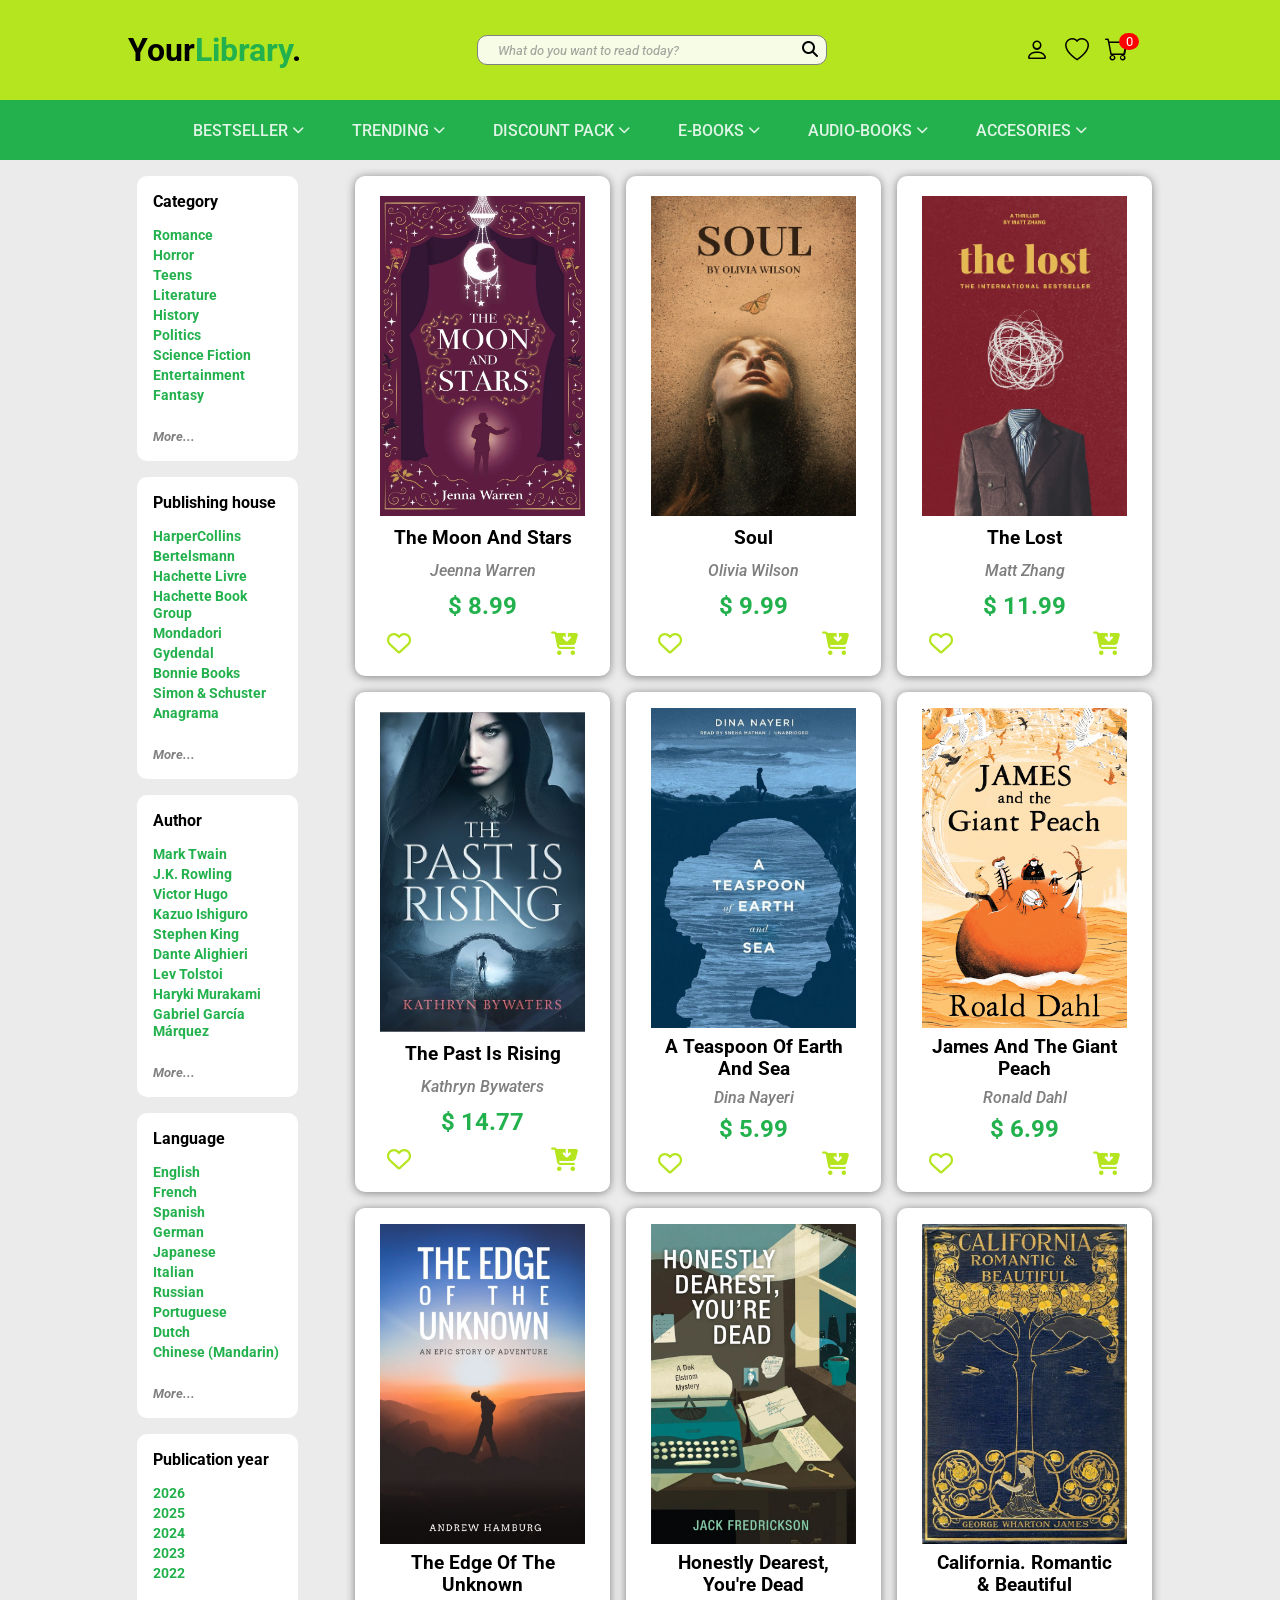
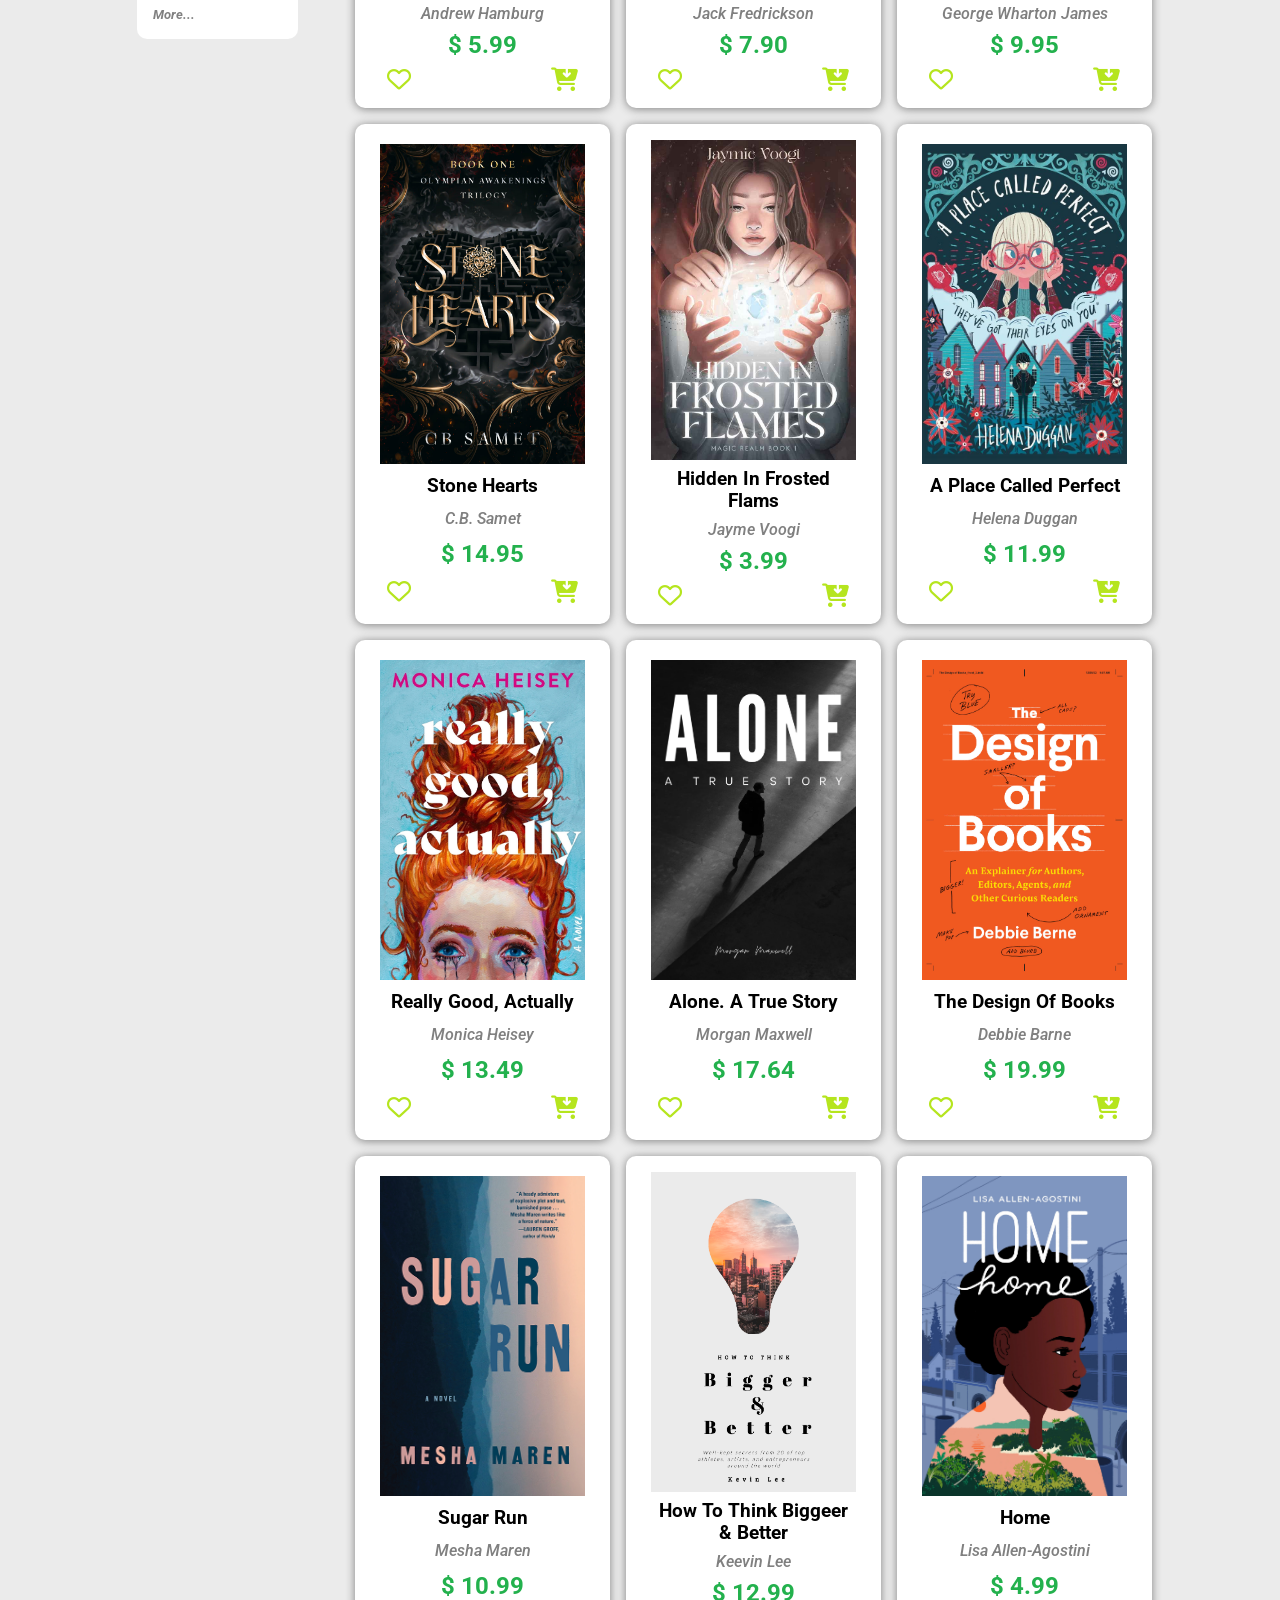
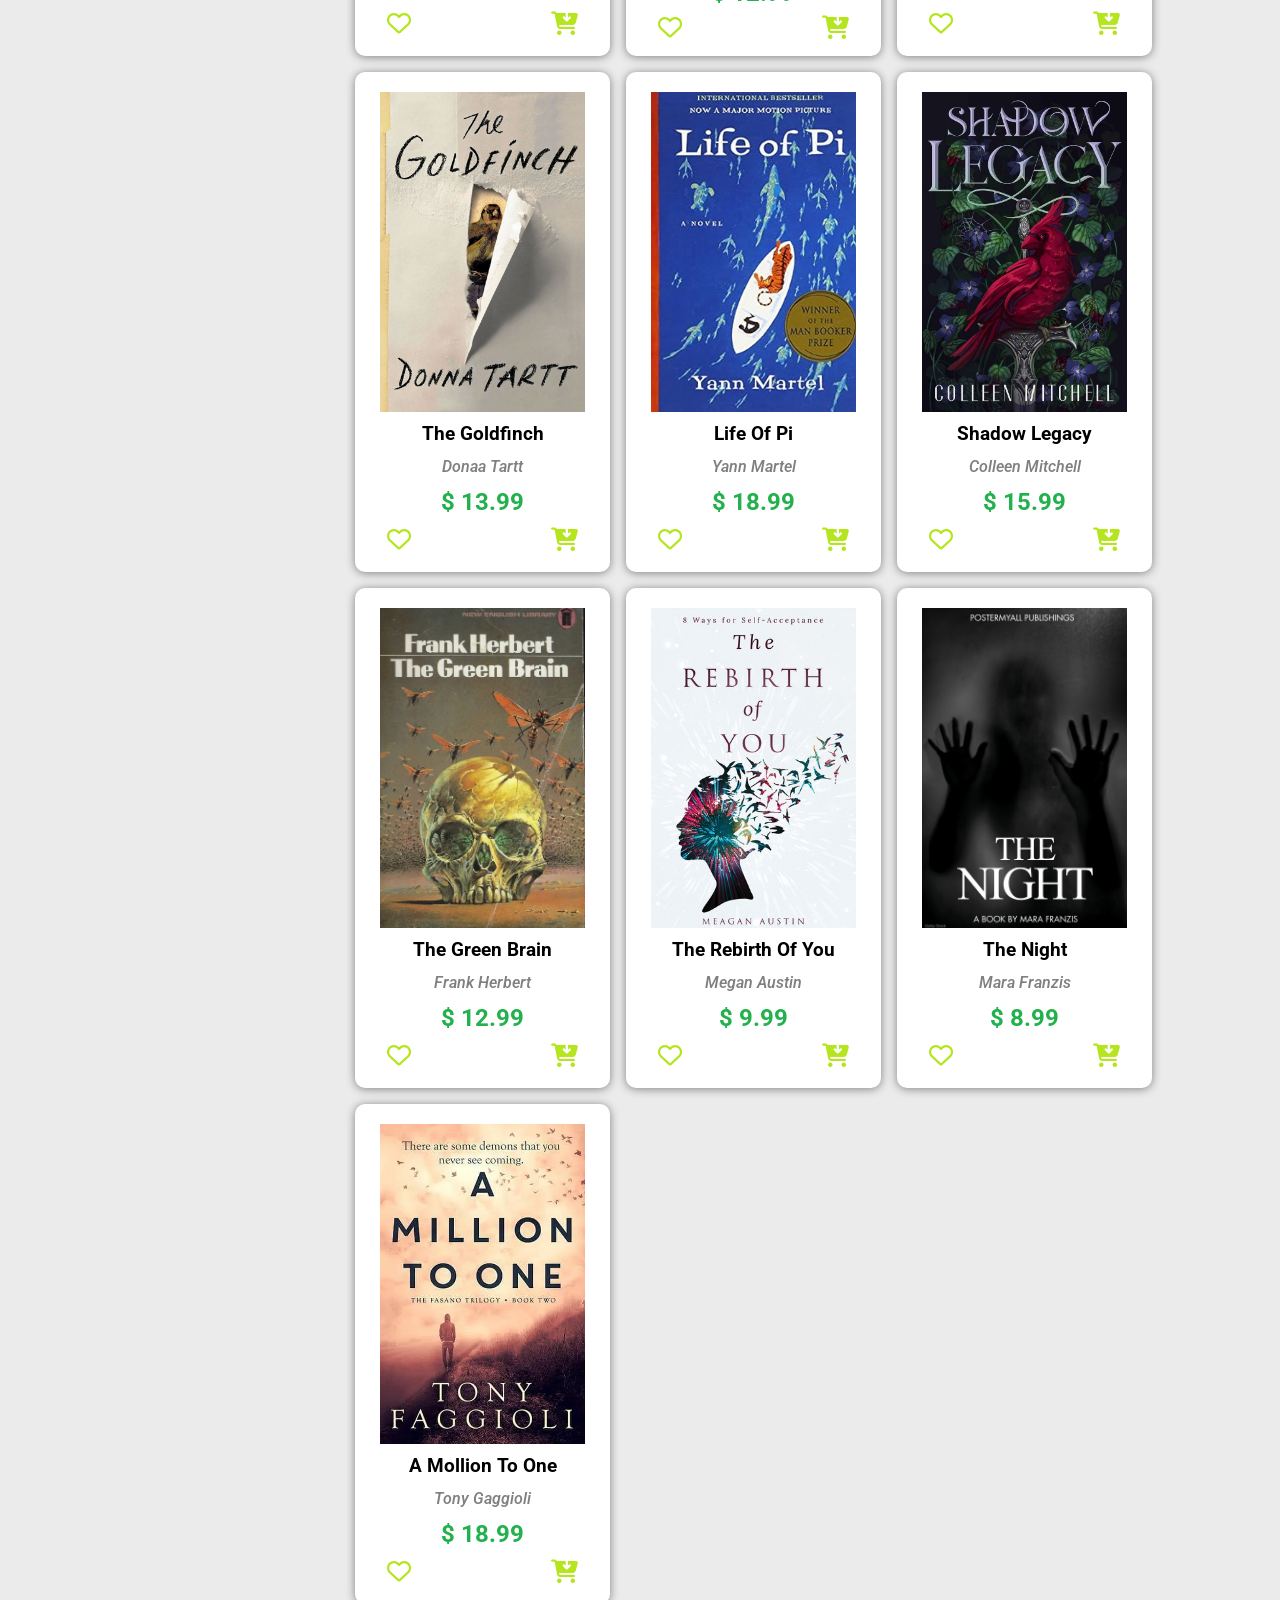
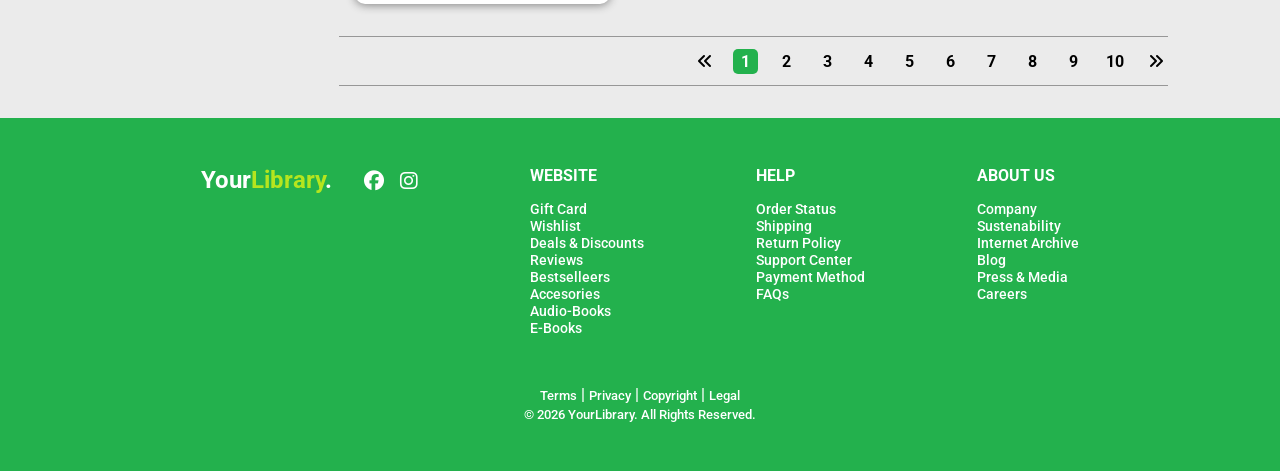
==== commit 7a4729f6: "Update index.html" ====
--- a/index.html
+++ b/index.html
@@ -157,15 +157,15 @@
 
                                         <!-- BOOKS -->
 
-    <div class="book-grid grid-item">
-
-        <div class="book-box">
-
-            <div id="display930">
-                
-                <h3 class="book-name">A Mollion To One</h3>
-                <h4 class="book-author">Tony Gaggioli</h4>
-                <p class="book-price">$ 18.99</p>
+        <div class="book-grid grid-item">
+
+        <div class="book-box">
+
+            <div id="display930">
+                
+                <h3 class="book-name">The Moon And Stars</h3>
+                <h4 class="book-author">Jeenna Warren</h4>
+                <p class="book-price">$ 8.99</p>
 
                 <div class="book-btn">
                     <i class="fa-regular fa-heart fa-xl fave-btn"></i>
@@ -190,9 +190,9 @@
 
             <div id="display930">
                 
-                <h3 class="book-name">A Mollion To One</h3>
-                <h4 class="book-author">Tony Gaggioli</h4>
-                <p class="book-price">$ 18.99</p>
+                <h3 class="book-name">Soul</h3>
+                <h4 class="book-author">Olivia Wilson</h4>
+                <p class="book-price">$ 9.99</p>
 
                 <div class="book-btn">
                     <i class="fa-regular fa-heart fa-xl fave-btn"></i>
@@ -217,9 +217,9 @@
 
             <div id="display930">
                 
-                <h3 class="book-name">A Mollion To One</h3>
-                <h4 class="book-author">Tony Gaggioli</h4>
-                <p class="book-price">$ 18.99</p>
+                <h3 class="book-name">The Lost</h3>
+                <h4 class="book-author">Matt Zhang</h4>
+                <p class="book-price">$ 11.99</p>
 
                 <div class="book-btn">
                     <i class="fa-regular fa-heart fa-xl fave-btn"></i>
@@ -244,9 +244,9 @@
 
             <div id="display930">
                 
-                <h3 class="book-name">A Mollion To One</h3>
-                <h4 class="book-author">Tony Gaggioli</h4>
-                <p class="book-price">$ 18.99</p>
+                <h3 class="book-name">The Past Is Rising</h3>
+                <h4 class="book-author">Kathryn Bywaters</h4>
+                <p class="book-price">$ 14.77</p>
 
                 <div class="book-btn">
                     <i class="fa-regular fa-heart fa-xl fave-btn"></i>
@@ -271,9 +271,9 @@
 
             <div id="display930">
                 
-                <h3 class="book-name">A Mollion To One</h3>
-                <h4 class="book-author">Tony Gaggioli</h4>
-                <p class="book-price">$ 18.99</p>
+                <h3 class="book-name">A Teaspoon Of Earth And Sea</h3>
+                <h4 class="book-author">Dina Nayeri</h4>
+                <p class="book-price">$ 5.99</p>
 
                 <div class="book-btn">
                     <i class="fa-regular fa-heart fa-xl fave-btn"></i>
@@ -298,9 +298,9 @@
 
             <div id="display930">
                 
-                <h3 class="book-name">A Mollion To One</h3>
-                <h4 class="book-author">Tony Gaggioli</h4>
-                <p class="book-price">$ 18.99</p>
+                <h3 class="book-name">ames And The Giant Peach</h3>
+                <h4 class="book-author">Ronald Dahl</h4>
+                <p class="book-price">$ 6.99</p>
 
                 <div class="book-btn">
                     <i class="fa-regular fa-heart fa-xl fave-btn"></i>
@@ -325,9 +325,9 @@
 
             <div id="display930">
                 
-                <h3 class="book-name">A Mollion To One</h3>
-                <h4 class="book-author">Tony Gaggioli</h4>
-                <p class="book-price">$ 18.99</p>
+                <h3 class="book-name">The Edge Of The Unknown</h3>
+                <h4 class="book-author">Andrew Hamburg</h4>
+                <p class="book-price">$ 5.99</p>
 
                 <div class="book-btn">
                     <i class="fa-regular fa-heart fa-xl fave-btn"></i>
@@ -352,9 +352,9 @@
 
             <div id="display930">
                 
-                <h3 class="book-name">A Mollion To One</h3>
-                <h4 class="book-author">Tony Gaggioli</h4>
-                <p class="book-price">$ 18.99</p>
+                <h3 class="book-name">Honestly Dearest, You're Dead</h3>
+                <h4 class="book-author">Jack Fredrickson</h4>
+                <p class="book-price">$ 7.90</p>
 
                 <div class="book-btn">
                     <i class="fa-regular fa-heart fa-xl fave-btn"></i>
@@ -379,9 +379,9 @@
 
             <div id="display930">
                 
-                <h3 class="book-name">A Mollion To One</h3>
-                <h4 class="book-author">Tony Gaggioli</h4>
-                <p class="book-price">$ 18.99</p>
+                <h3 class="book-name">California. Romantic & Beautiful</h3>
+                <h4 class="book-author">George Wharton James</h4>
+                <p class="book-price">$ 9.95</p>
 
                 <div class="book-btn">
                     <i class="fa-regular fa-heart fa-xl fave-btn"></i>
@@ -406,9 +406,9 @@
 
             <div id="display930">
                 
-                <h3 class="book-name">A Mollion To One</h3>
-                <h4 class="book-author">Tony Gaggioli</h4>
-                <p class="book-price">$ 18.99</p>
+                <h3 class="book-name">Stone Hearts</h3>
+                <h4 class="book-author">C.B. Samet</h4>
+                <p class="book-price">$ 14.95</p>
 
                 <div class="book-btn">
                     <i class="fa-regular fa-heart fa-xl fave-btn"></i>
@@ -433,9 +433,9 @@
 
             <div id="display930">
                 
-                <h3 class="book-name">A Mollion To One</h3>
-                <h4 class="book-author">Tony Gaggioli</h4>
-                <p class="book-price">$ 18.99</p>
+                <h3 class="book-name">Hidden In Frosted Flams</h3>
+                <h4 class="book-author">Jayme Voogi</h4>
+                <p class="book-price">$ 3.99</p>
 
                 <div class="book-btn">
                     <i class="fa-regular fa-heart fa-xl fave-btn"></i>
@@ -460,9 +460,9 @@
 
             <div id="display930">
                 
-                <h3 class="book-name">A Mollion To One</h3>
-                <h4 class="book-author">Tony Gaggioli</h4>
-                <p class="book-price">$ 18.99</p>
+                <h3 class="book-name">A Place Called Perfect</h3>
+                <h4 class="book-author">Helena Duggan</h4>
+                <p class="book-price">$ 11.99</p>
 
                 <div class="book-btn">
                     <i class="fa-regular fa-heart fa-xl fave-btn"></i>
@@ -487,9 +487,9 @@
 
             <div id="display930">
                 
-                <h3 class="book-name">A Mollion To One</h3>
-                <h4 class="book-author">Tony Gaggioli</h4>
-                <p class="book-price">$ 18.99</p>
+                <h3 class="book-name">Really Good, Actually</h3>
+                <h4 class="book-author">Monica Heisey</h4>
+                <p class="book-price">$ 13.49</p>
 
                 <div class="book-btn">
                     <i class="fa-regular fa-heart fa-xl fave-btn"></i>
@@ -514,9 +514,9 @@
 
             <div id="display930">
                 
-                <h3 class="book-name">A Mollion To One</h3>
-                <h4 class="book-author">Tony Gaggioli</h4>
-                <p class="book-price">$ 18.99</p>
+                <h3 class="book-name">Alone. A True Story</h3>
+                <h4 class="book-author">Morgan Maxwell</h4>
+                <p class="book-price">$ 17.64</p>
 
                 <div class="book-btn">
                     <i class="fa-regular fa-heart fa-xl fave-btn"></i>
@@ -541,9 +541,9 @@
 
             <div id="display930">
                 
-                <h3 class="book-name">A Mollion To One</h3>
-                <h4 class="book-author">Tony Gaggioli</h4>
-                <p class="book-price">$ 18.99</p>
+                <h3 class="book-name">The Design Of Books</h3>
+                <h4 class="book-author">Debbie Barne</h4>
+                <p class="book-price">$ 19.99</p>
 
                 <div class="book-btn">
                     <i class="fa-regular fa-heart fa-xl fave-btn"></i>
@@ -568,9 +568,9 @@
 
             <div id="display930">
                 
-                <h3 class="book-name">A Mollion To One</h3>
-                <h4 class="book-author">Tony Gaggioli</h4>
-                <p class="book-price">$ 18.99</p>
+                <h3 class="book-name">Sugar Run</h3>
+                <h4 class="book-author">Mesha Maren</h4>
+                <p class="book-price">$ 10.99</p>
 
                 <div class="book-btn">
                     <i class="fa-regular fa-heart fa-xl fave-btn"></i>
@@ -595,9 +595,9 @@
 
             <div id="display930">
                 
-                <h3 class="book-name">A Mollion To One</h3>
-                <h4 class="book-author">Tony Gaggioli</h4>
-                <p class="book-price">$ 18.99</p>
+                <h3 class="book-name">How To Think Biggeer & Better</h3>
+                <h4 class="book-author">Keevin Lee</h4>
+                <p class="book-price">$ 12.99</p>
 
                 <div class="book-btn">
                     <i class="fa-regular fa-heart fa-xl fave-btn"></i>
@@ -622,9 +622,9 @@
 
             <div id="display930">
                 
-                <h3 class="book-name">A Mollion To One</h3>
-                <h4 class="book-author">Tony Gaggioli</h4>
-                <p class="book-price">$ 18.99</p>
+                <h3 class="book-name">Home</h3>
+                <h4 class="book-author">Lisa Allen-Agostini</h4>
+                <p class="book-price">$ 4.99</p>
 
                 <div class="book-btn">
                     <i class="fa-regular fa-heart fa-xl fave-btn"></i>
@@ -649,9 +649,9 @@
 
             <div id="display930">
                 
-                <h3 class="book-name">A Mollion To One</h3>
-                <h4 class="book-author">Tony Gaggioli</h4>
-                <p class="book-price">$ 18.99</p>
+                <h3 class="book-name">The Goldfinch</h3>
+                <h4 class="book-author">Donaa Tartt</h4>
+                <p class="book-price">$ 13.99</p>
 
                 <div class="book-btn">
                     <i class="fa-regular fa-heart fa-xl fave-btn"></i>
@@ -676,8 +676,8 @@
 
             <div id="display930">
                 
-                <h3 class="book-name">A Mollion To One</h3>
-                <h4 class="book-author">Tony Gaggioli</h4>
+                <h3 class="book-name">Life Of Pi</h3>
+                <h4 class="book-author">Yann Martel</h4>
                 <p class="book-price">$ 18.99</p>
 
                 <div class="book-btn">
@@ -703,9 +703,9 @@
 
             <div id="display930">
                 
-                <h3 class="book-name">A Mollion To One</h3>
-                <h4 class="book-author">Tony Gaggioli</h4>
-                <p class="book-price">$ 18.99</p>
+                <h3 class="book-name">Shadow Legacy</h3>
+                <h4 class="book-author">Colleen Mitchell</h4>
+                <p class="book-price">$ 15.99</p>
 
                 <div class="book-btn">
                     <i class="fa-regular fa-heart fa-xl fave-btn"></i>
@@ -730,9 +730,9 @@
 
             <div id="display930">
                 
-                <h3 class="book-name">A Mollion To One</h3>
-                <h4 class="book-author">Tony Gaggioli</h4>
-                <p class="book-price">$ 18.99</p>
+                <h3 class="book-name">The Green Brain</h3>
+                <h4 class="book-author">Frank Herbert</h4>
+                <p class="book-price">$ 12.99</p>
 
                 <div class="book-btn">
                     <i class="fa-regular fa-heart fa-xl fave-btn"></i>
@@ -757,9 +757,9 @@
 
             <div id="display930">
                 
-                <h3 class="book-name">A Mollion To One</h3>
-                <h4 class="book-author">Tony Gaggioli</h4>
-                <p class="book-price">$ 18.99</p>
+                <h3 class="book-name">The Rebirth Of You</h3>
+                <h4 class="book-author">Megan Austin</h4>
+                <p class="book-price">$ 9.99</p>
 
                 <div class="book-btn">
                     <i class="fa-regular fa-heart fa-xl fave-btn"></i>
@@ -784,9 +784,9 @@
 
             <div id="display930">
                 
-                <h3 class="book-name">A Mollion To One</h3>
-                <h4 class="book-author">Tony Gaggioli</h4>
-                <p class="book-price">$ 18.99</p>
+                <h3 class="book-name">The Night</h3>
+                <h4 class="book-author">Mara Franzis</h4>
+                <p class="book-price">$ 8.99</p>
 
                 <div class="book-btn">
                     <i class="fa-regular fa-heart fa-xl fave-btn"></i>
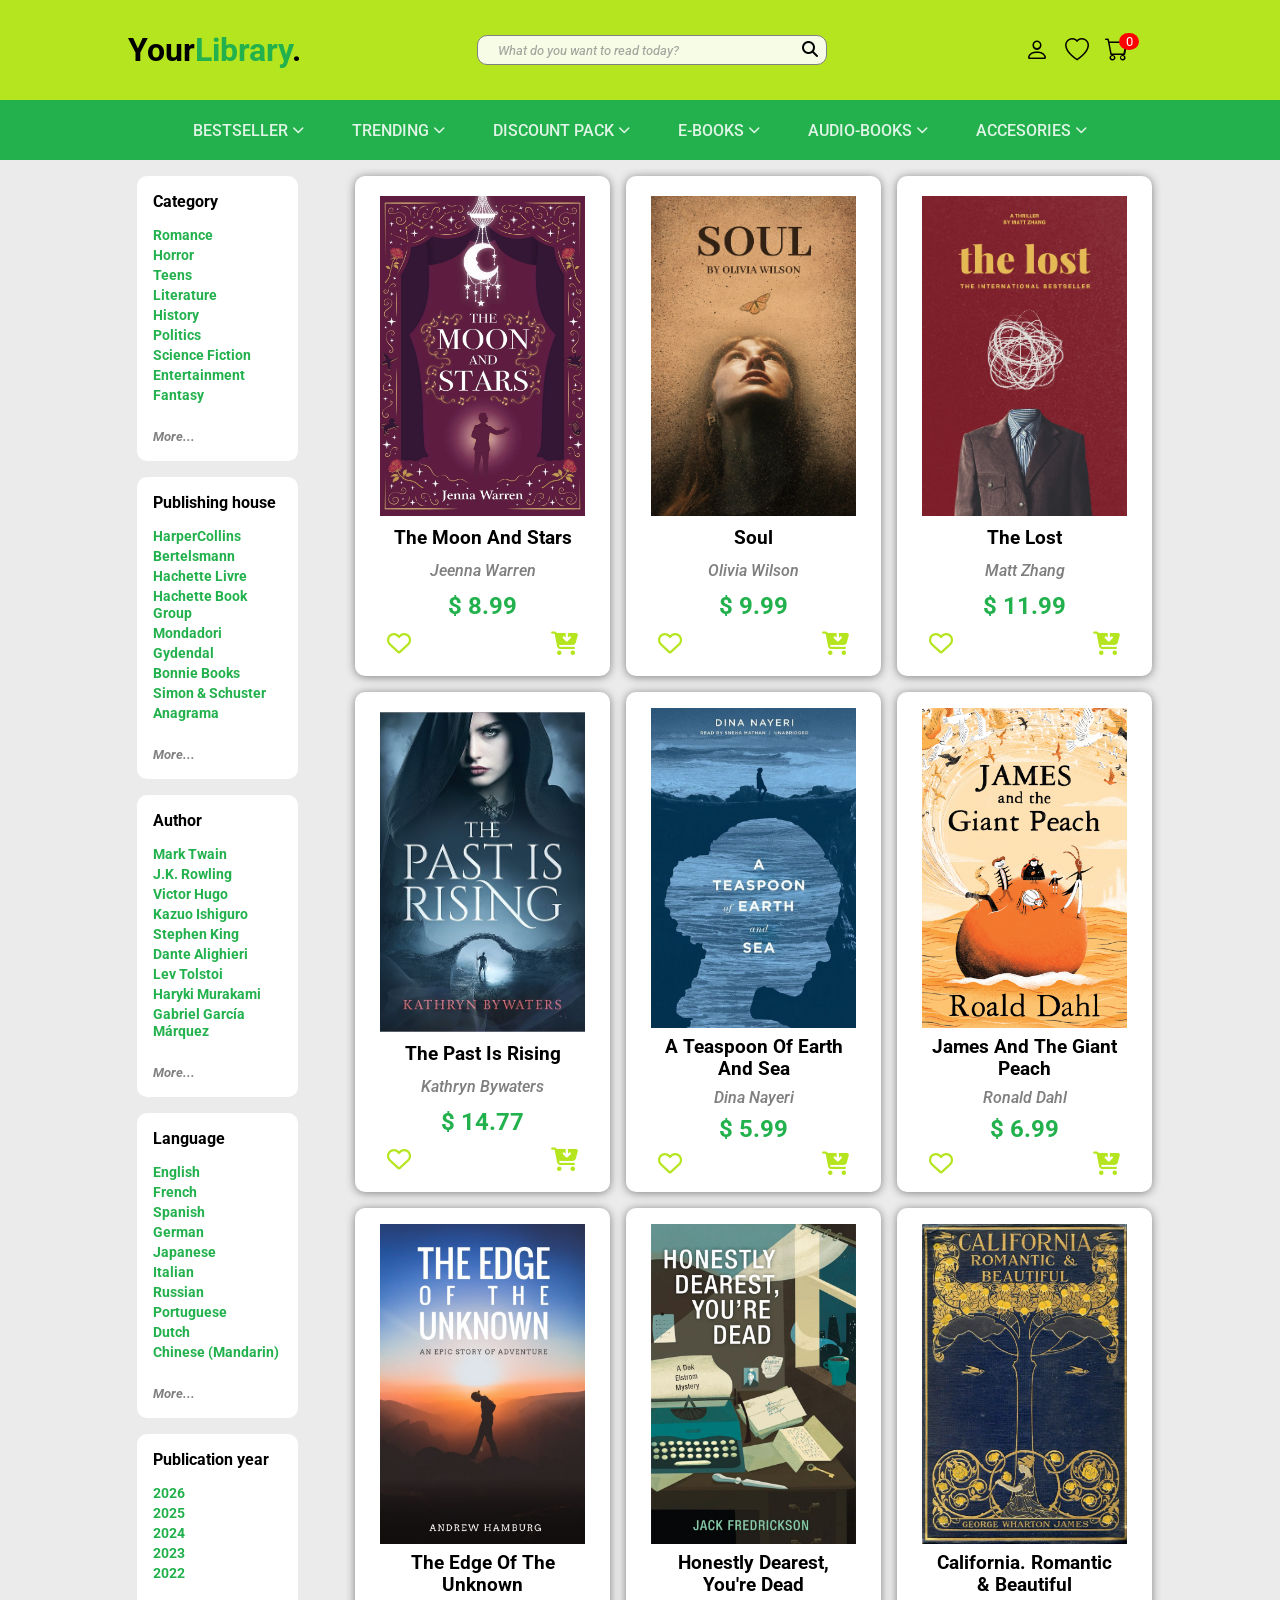
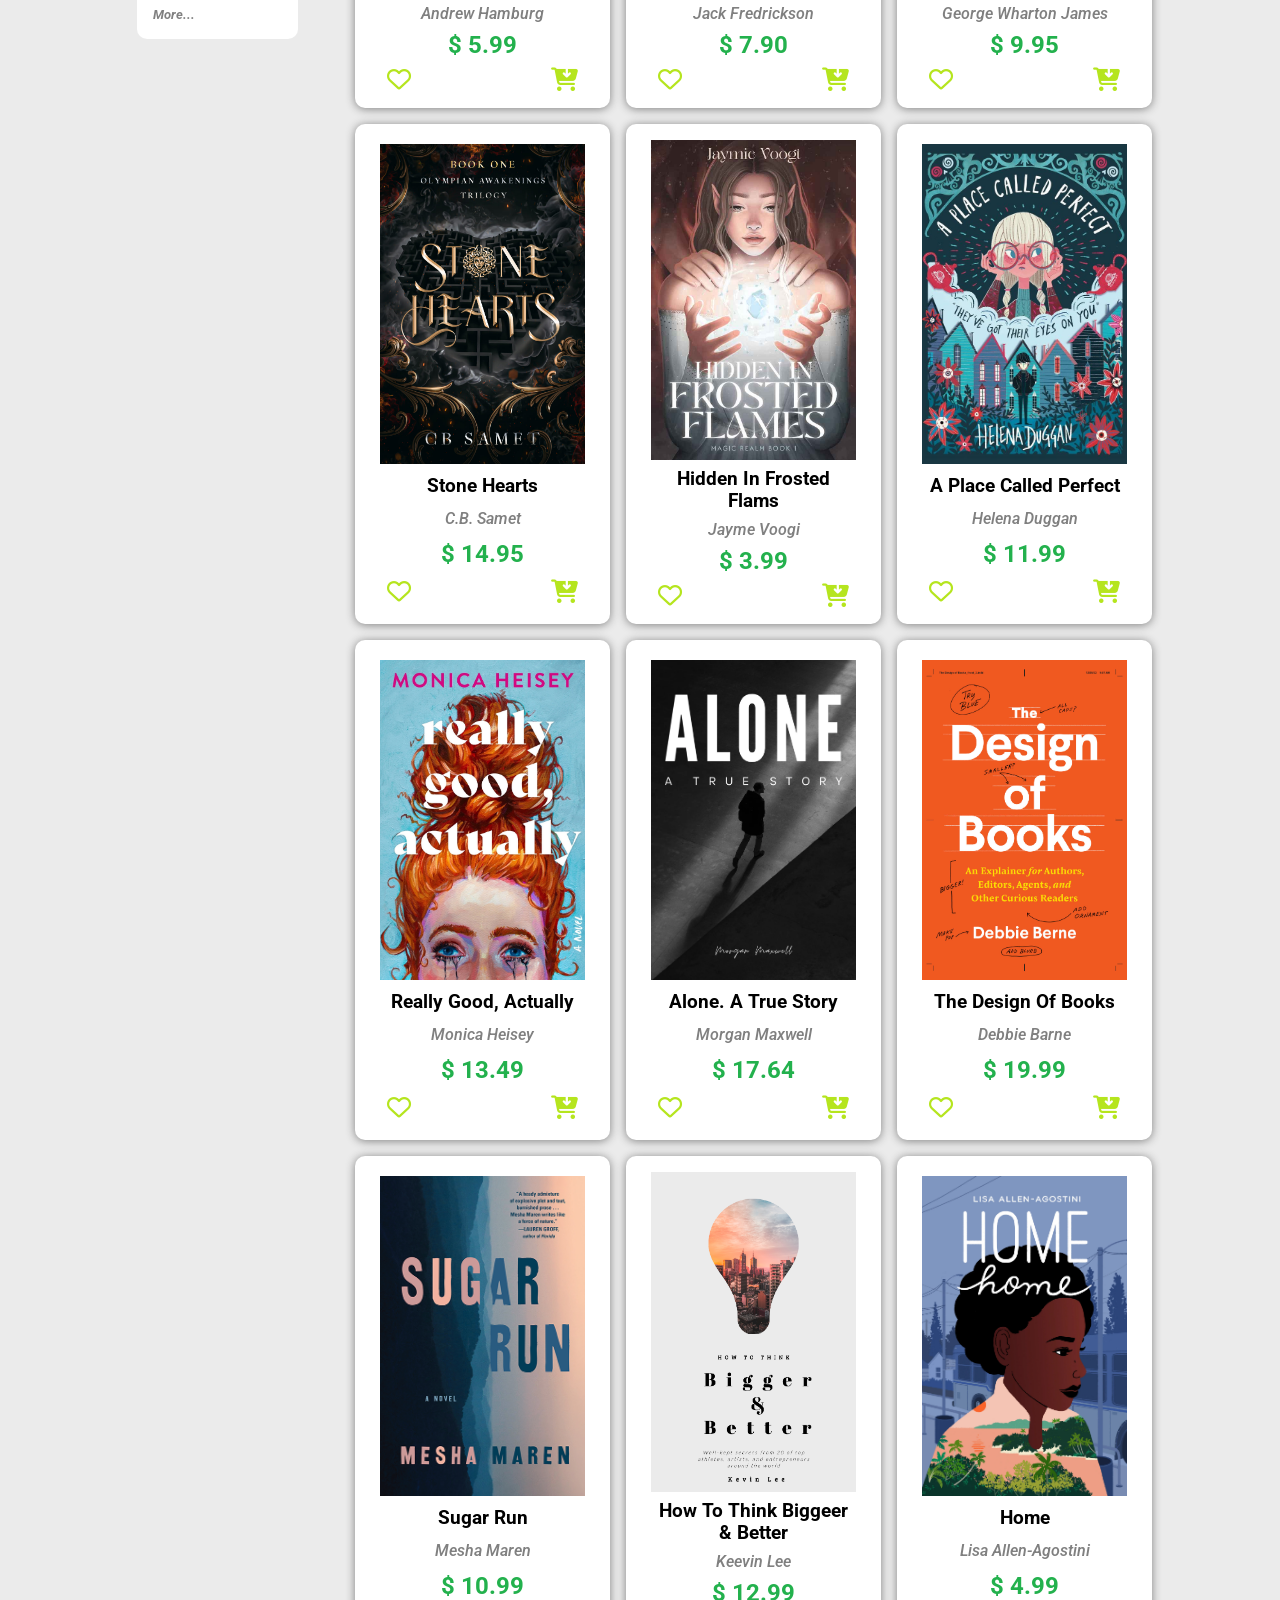
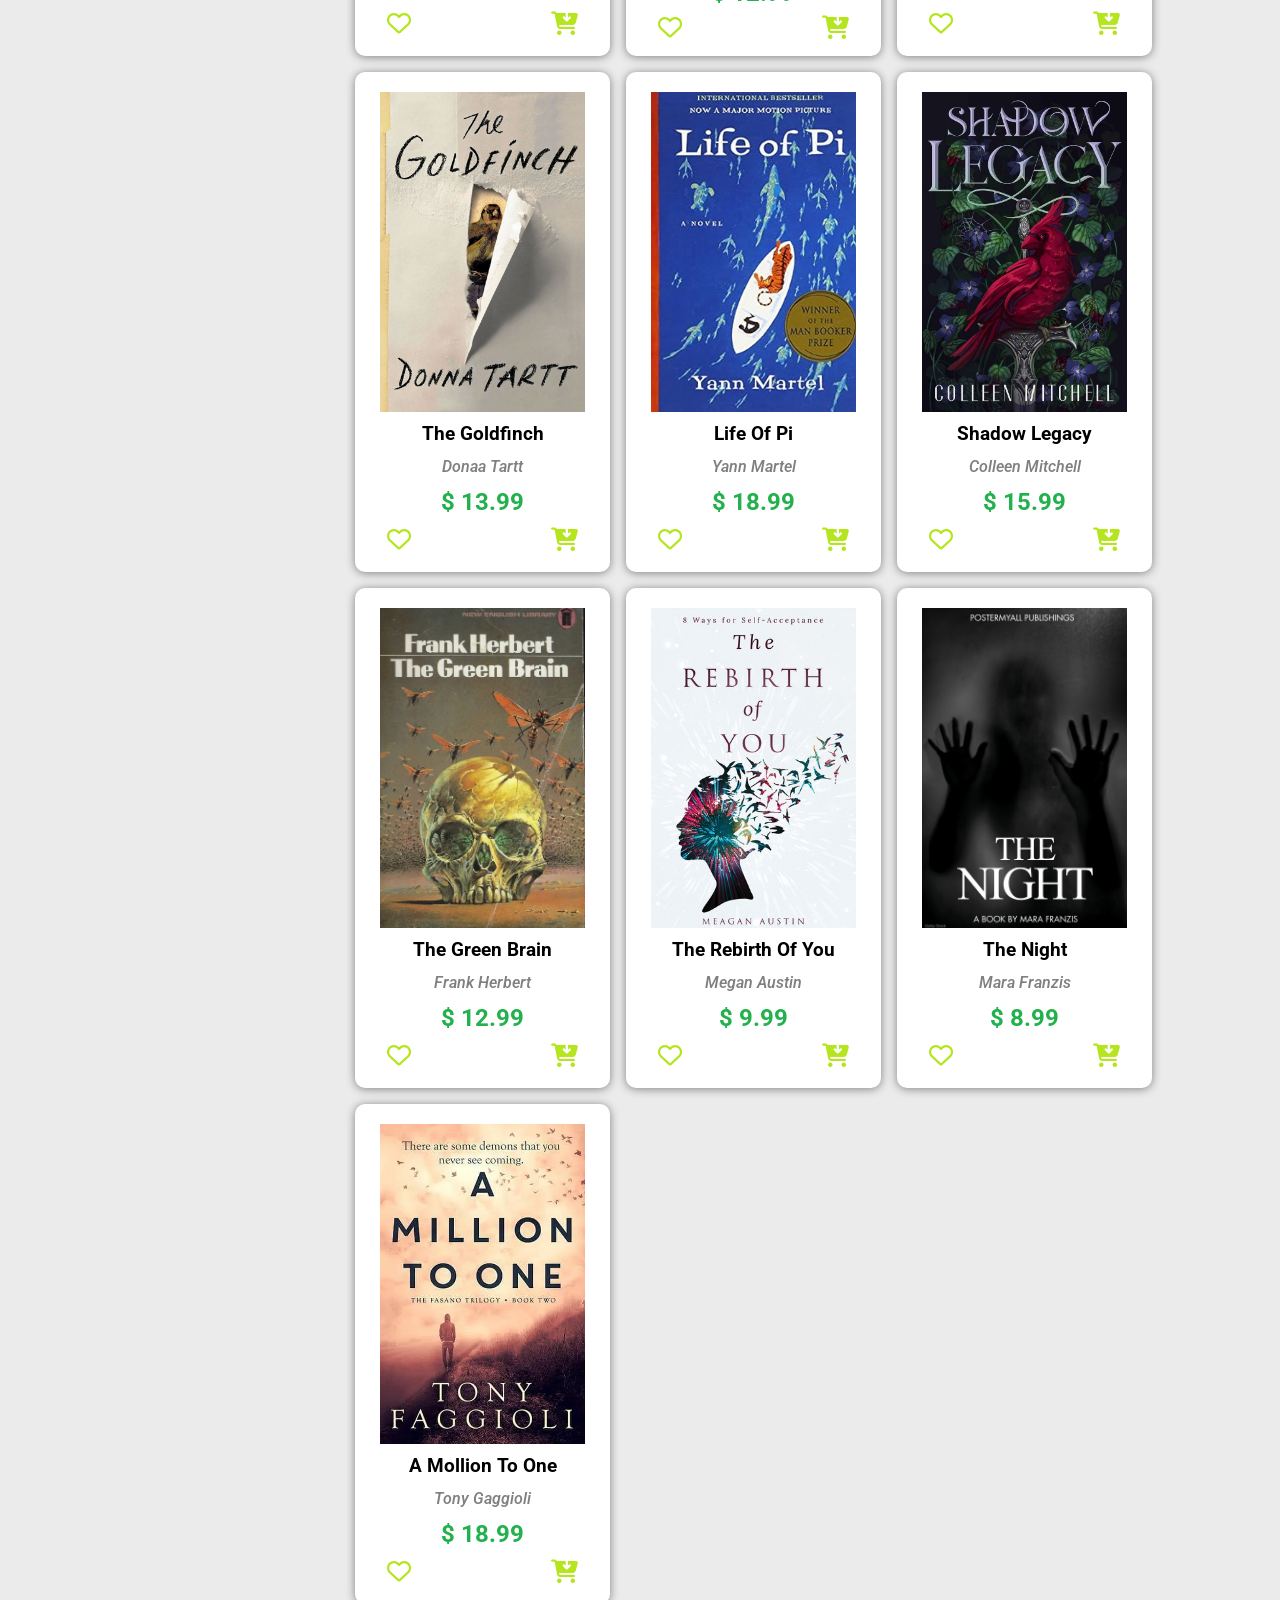
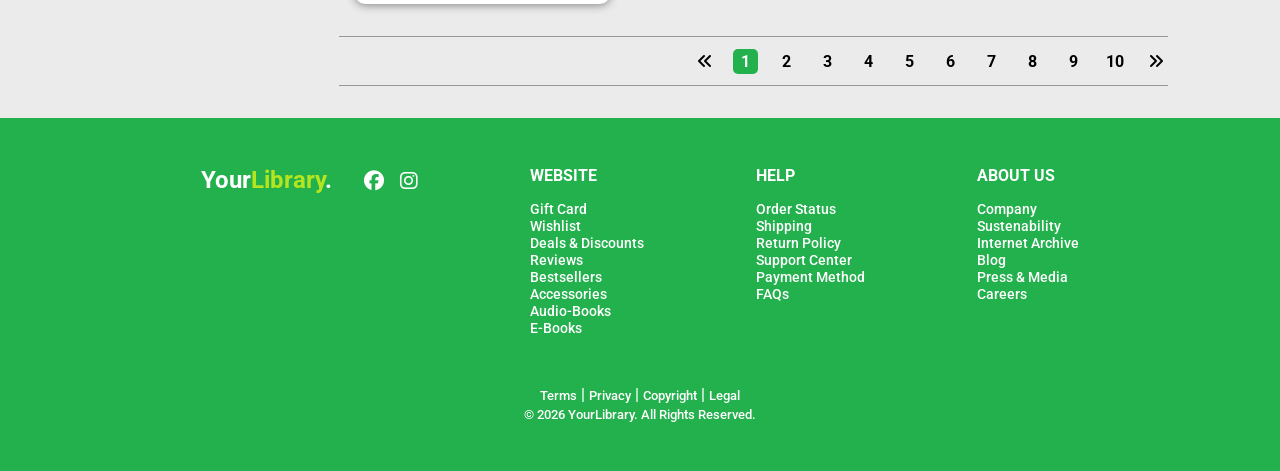
==== commit 0d877c65: "Update index.html" ====
--- a/index.html
+++ b/index.html
@@ -1,922 +1,913 @@
-<!DOCTYPE html>
-<html lang="en">
-<head>
-     <meta charset="UTF-8" />
-    <meta name="viewport" content="width=device-width, initial-scale=1.0" />
-    <title>YourLibrary.</title>
-    <link rel="stylesheet" href="https://cdnjs.cloudflare.com/ajax/libs/font-awesome/6.5.0/css/all.min.css" />
-    <link rel="preconnect" href="https://fonts.googleapis.com">
-    <link rel="preconnect" href="https://fonts.gstatic.com" crossorigin>
-    <link rel="stylesheet" href="https://cdn.jsdelivr.net/npm/bootstrap-icons@1.11.3/font/bootstrap-icons.min.css">
-    <link href="https://fonts.googleapis.com/css2?family=Edu+VIC+WA+NT+Hand:wght@400..700&family=Roboto+Serif:ital,opsz,wght@0,8..144,100..900;1,8..144,100..900&family=Roboto:ital,wght@0,100..900;1,100..900&display=swap" rel="stylesheet">
-    <link rel="stylesheet" href="style.css"/>
-</head>
-<body>
-    <header>
-
-    <div class="part1">
-
-        <a href="#"class="page-title"><h1 >Your<span>Library</span>.</h1></a>
-
-        <div id="search-bar" class="hide860">
-            <input type="text" placeholder="What do you want to read today?">
-            <i class="fa-solid fa-magnifying-glass"></i>
-        </div>
-
-        <div class="buttons">
-            <i class="bi bi-person icon hide375"></i>
-            <i class="bi bi-heart icon hide375"></i>
-            <div class="icon icon0 hide375">
-                <i class="bi bi-cart"></i>
-                <p id="notification">0</p>
-            </div>
-            <i class="bi bi-list icon"></i>
-            <i class="fa-solid fa-bars icon bars-btn"></i>
-        </div>
-    </div>
-
-
-    <div class="part2 first">
-        <button class="nav-btn">BESTSELLER <i class="fa-solid fa-chevron-down fa-xs"></i></button>
-        <button class="nav-btn">TRENDING <i class="fa-solid fa-chevron-down fa-xs"></i></button>
-        <button class="nav-btn">DISCOUNT PACK <i class="fa-solid fa-chevron-down fa-xs"></i></button>
-        <button class="nav-btn">E-BOOKS <i class="fa-solid fa-chevron-down fa-xs"></i></button>
-        <button class="nav-btn">AUDIO-BOOKS <i class="fa-solid fa-chevron-down fa-xs"></i></button>
-        <button class="nav-btn">ACCESORIES <i class="fa-solid fa-chevron-down fa-xs"></i></button>
-    </div>
-
-    <div class="part2 second">
-        <button class="nav-btn"><i class="fa-solid fa-bars"></i> </button>
-        <button class="nav-btn">BESTSELLER <i class="fa-solid fa-chevron-down fa-xs"></i></button>
-        <button class="nav-btn">TRENDING <i class="fa-solid fa-chevron-down fa-xs"></i></button>
-        <button class="nav-btn">DISCOUNT PACK <i class="fa-solid fa-chevron-down fa-xs"></i></button>
-        <button class="nav-btn">E-BOOKS <i class="fa-solid fa-chevron-down fa-xs"></i></button>
-        <button class="nav-btn">AUDIO-BOOKS <i class="fa-solid fa-chevron-down fa-xs"></i></button>
-        <button class="nav-btn">ACCESORIES <i class="fa-solid fa-chevron-down fa-xs"></i></button>
-    </div>
-
-</header>
-
-<main class="grid-container">
-
-                                        <!-- ASIDE LIST -->
-
-    <div class="aside-list grid-item">
-
-        <div class="list-box category">
-            <h4>Category</h4>
-
-            <ul>
-                <li>Romance</li>
-                <li>Horror</li>
-                <li>Teens</li>
-                <li>Literature</li>
-                <li>History</li>
-                <li>Politics</li>
-                <li>Science Fiction</li>
-                <li>Entertainment</li>
-                <li>Fantasy</li>
-            </ul>
-                
-<br>
-            <a href="#"><small>More...</small></a>
-        </div>
-
-         <div class="list-box publisher">
-            <h4>Publishing house</h4>
-
-            <ul>
-                <li>HarperCollins</li>
-                <li>Bertelsmann</li>
-                <li>Hachette Livre</li>
-                <li>Hachette Book Group</li>
-                <li>Mondadori</li>
-                <li>Gydendal</li>
-                <li>Bonnie Books</li>
-                <li>Simon & Schuster</li>
-                <li>Anagrama</li>
-            </ul>
-<br>
-            <a href="#"><small>More...</small></a>
-        </div>
-
-        <div class="list-box author">
-            <h4>Author</h4>
-
-            <ul>
-                <li>Mark Twain</li>
-                <li>J.K. Rowling</li>
-                <li>Victor Hugo</li>
-                <li>Kazuo Ishiguro</li>
-                <li>Stephen King</li>
-                <li>Dante Alighieri</li>
-                <li>Lev Tolstoi</li>
-                <li>Haryki Murakami</li>
-                <li>Gabriel García Márquez</li>
-            </ul>
-                
-<br>
-            <a href="#"><small>More...</small></a>
-        </div>
-
-        <div class="list-box language">
-            <h4>Language</h4>
-
-            <ul>
-                <li>English</li>
-                <li>French</li>
-                <li>Spanish</li>
-                <li>German</li>
-                <li>Japanese</li>
-                <li>Italian</li>
-                <li>Russian</li>
-                <li>Portuguese</li>
-                <li>Dutch</li>
-                <li>Chinese (Mandarin)</li>
-            </ul>
-                
-<br>
-            <a href="#"><small>More...</small></a>
-        </div>
-
-        <div class="list-box year">
-            <h4>Publication year</h4>
-
-            <ul>
-                <li>2026</li>
-                <li>2025</li>
-                <li>2024</li>
-                <li>2023</li>
-                <li>2022</li>
-            </ul>
-<br>
-            <a href="#"><small>More...</small></a>
-        </div>
-
-    </div>
-
-                                        <!-- BOOKS -->
-
-        <div class="book-grid grid-item">
-
-        <div class="book-box">
-
-            <div id="display930">
-                
-                <h3 class="book-name">The Moon And Stars</h3>
-                <h4 class="book-author">Jeenna Warren</h4>
-                <p class="book-price">$ 8.99</p>
-
-                <div class="book-btn">
-                    <i class="fa-regular fa-heart fa-xl fave-btn"></i>
-                    <i class="fa-solid fa-cart-arrow-down fa-xl add-2-cart"></i>
-                </div>
-
-            </div>
-
-            <div class="book-img img1"></div>
-            <h3 class="book-name hide930">The Moon And Stars</h3>
-            <h4 class="book-author hide930">Jeenna Warren</h4>
-            <p class="book-price hide930">$ 8.99</p>
-
-            <div class="book-btn hide930">
-                 <i class="fa-regular fa-heart fa-xl fave-btn"></i>
-                 <i class="fa-solid fa-cart-arrow-down fa-xl add-2-cart"></i>
-            </div>
-
-        </div>
-
-         <div class="book-box">
-
-            <div id="display930">
-                
-                <h3 class="book-name">Soul</h3>
-                <h4 class="book-author">Olivia Wilson</h4>
-                <p class="book-price">$ 9.99</p>
-
-                <div class="book-btn">
-                    <i class="fa-regular fa-heart fa-xl fave-btn"></i>
-                    <i class="fa-solid fa-cart-arrow-down fa-xl add-2-cart"></i>
-                </div>
-
-            </div>
-
-             <div class="book-img img2"></div>
-             <h3 class="book-name hide930">Soul</h3>
-             <h4 class="book-author hide930">Olivia Wilson</h4>
-             <p class="book-price hide930">$ 9.99</p>
-
-             <div class="book-btn hide930">
-                 <i class="fa-regular fa-heart fa-xl fave-btn"></i>
-                 <i class="fa-solid fa-cart-arrow-down fa-xl add-2-cart"></i>
-             </div>
-
-        </div>
-
-        <div class="book-box">
-
-            <div id="display930">
-                
-                <h3 class="book-name">The Lost</h3>
-                <h4 class="book-author">Matt Zhang</h4>
-                <p class="book-price">$ 11.99</p>
-
-                <div class="book-btn">
-                    <i class="fa-regular fa-heart fa-xl fave-btn"></i>
-                    <i class="fa-solid fa-cart-arrow-down fa-xl add-2-cart"></i>
-                </div>
-
-            </div>
-
-             <div class="book-img img3"></div>
-             <h3 class="book-name hide930">The Lost</h3>
-             <h4 class="book-author hide930">Matt Zhang</h4>
-             <p class="book-price hide930">$ 11.99</p>
-
-             <div class="book-btn hide930">
-                 <i class="fa-regular fa-heart fa-xl fave-btn"></i>
-                 <i class="fa-solid fa-cart-arrow-down fa-xl add-2-cart"></i>
-             </div>
-
-        </div>
-
-        <div class="book-box">
-
-            <div id="display930">
-                
-                <h3 class="book-name">The Past Is Rising</h3>
-                <h4 class="book-author">Kathryn Bywaters</h4>
-                <p class="book-price">$ 14.77</p>
-
-                <div class="book-btn">
-                    <i class="fa-regular fa-heart fa-xl fave-btn"></i>
-                    <i class="fa-solid fa-cart-arrow-down fa-xl add-2-cart"></i>
-                </div>
-
-            </div>
-
-             <div class="book-img img4"></div>
-             <h3 class="book-name hide930">The Past Is Rising</h3>
-             <h4 class="book-author hide930">Kathryn Bywaters</h4>
-             <p class="book-price hide930">$ 14.77</p>
-
-             <div class="book-btn hide930">
-                 <i class="fa-regular fa-heart fa-xl fave-btn"></i>
-                 <i class="fa-solid fa-cart-arrow-down fa-xl add-2-cart"></i>
-             </div>
-
-        </div>
-
-        <div class="book-box">
-
-            <div id="display930">
-                
-                <h3 class="book-name">A Teaspoon Of Earth And Sea</h3>
-                <h4 class="book-author">Dina Nayeri</h4>
-                <p class="book-price">$ 5.99</p>
-
-                <div class="book-btn">
-                    <i class="fa-regular fa-heart fa-xl fave-btn"></i>
-                    <i class="fa-solid fa-cart-arrow-down fa-xl add-2-cart"></i>
-                </div>
-
-            </div>
-
-             <div class="book-img img5"></div>
-             <h3 class="book-name hide930">A Teaspoon Of Earth And Sea</h3>
-             <h4 class="book-author hide930">Dina Nayeri</h4>
-             <p class="book-price hide930">$ 5.99</p>
-
-             <div class="book-btn hide930">
-                 <i class="fa-regular fa-heart fa-xl fave-btn"></i>
-                 <i class="fa-solid fa-cart-arrow-down fa-xl add-2-cart"></i>
-             </div>
-
-        </div>
-
-        <div class="book-box">
-
-            <div id="display930">
-                
-                <h3 class="book-name">ames And The Giant Peach</h3>
-                <h4 class="book-author">Ronald Dahl</h4>
-                <p class="book-price">$ 6.99</p>
-
-                <div class="book-btn">
-                    <i class="fa-regular fa-heart fa-xl fave-btn"></i>
-                    <i class="fa-solid fa-cart-arrow-down fa-xl add-2-cart"></i>
-                </div>
-
-            </div>
-
-             <div class="book-img img6"></div>
-             <h3 class="book-name hide930">James And The Giant Peach</h3>
-             <h4 class="book-author hide930">Ronald Dahl</h4>
-             <p class="book-price hide930">$ 6.99</p>
-
-             <div class="book-btn hide930">
-                 <i class="fa-regular fa-heart fa-xl fave-btn"></i>
-                 <i class="fa-solid fa-cart-arrow-down fa-xl add-2-cart"></i>
-             </div>
-
-        </div>
-
-        <div class="book-box">
-
-            <div id="display930">
-                
-                <h3 class="book-name">The Edge Of The Unknown</h3>
-                <h4 class="book-author">Andrew Hamburg</h4>
-                <p class="book-price">$ 5.99</p>
-
-                <div class="book-btn">
-                    <i class="fa-regular fa-heart fa-xl fave-btn"></i>
-                    <i class="fa-solid fa-cart-arrow-down fa-xl add-2-cart"></i>
-                </div>
-
-            </div>
-
-             <div class="book-img img7"></div>
-             <h3 class="book-name hide930">The Edge Of The Unknown</h3>
-             <h4 class="book-author hide930">Andrew Hamburg</h4>
-             <p class="book-price hide930">$ 5.99</p>
-
-             <div class="book-btn hide930">
-                 <i class="fa-regular fa-heart fa-xl fave-btn"></i>
-                 <i class="fa-solid fa-cart-arrow-down fa-xl add-2-cart"></i>
-             </div>
-
-        </div>
-
-        <div class="book-box">
-
-            <div id="display930">
-                
-                <h3 class="book-name">Honestly Dearest, You're Dead</h3>
-                <h4 class="book-author">Jack Fredrickson</h4>
-                <p class="book-price">$ 7.90</p>
-
-                <div class="book-btn">
-                    <i class="fa-regular fa-heart fa-xl fave-btn"></i>
-                    <i class="fa-solid fa-cart-arrow-down fa-xl add-2-cart"></i>
-                </div>
-
-            </div>
-
-             <div class="book-img img8"></div>
-             <h3 class="book-name hide930">Honestly Dearest, You're Dead</h3>
-             <h4 class="book-author hide930">Jack Fredrickson</h4>
-             <p class="book-price hide930">$ 7.90</p>
-
-             <div class="book-btn hide930">
-                 <i class="fa-regular fa-heart fa-xl fave-btn"></i>
-                 <i class="fa-solid fa-cart-arrow-down fa-xl add-2-cart"></i>
-             </div>
-
-        </div>
-
-        <div class="book-box">
-
-            <div id="display930">
-                
-                <h3 class="book-name">California. Romantic & Beautiful</h3>
-                <h4 class="book-author">George Wharton James</h4>
-                <p class="book-price">$ 9.95</p>
-
-                <div class="book-btn">
-                    <i class="fa-regular fa-heart fa-xl fave-btn"></i>
-                    <i class="fa-solid fa-cart-arrow-down fa-xl add-2-cart"></i>
-                </div>
-
-            </div>
-
-             <div class="book-img img9"></div>
-             <h3 class="book-name hide930">California. Romantic & Beautiful</h3>
-             <h4 class="book-author hide930">George Wharton James</h4>
-             <p class="book-price hide930">$ 9.95</p>
-
-             <div class="book-btn hide930">
-                 <i class="fa-regular fa-heart fa-xl fave-btn"></i>
-                 <i class="fa-solid fa-cart-arrow-down fa-xl add-2-cart"></i>
-             </div>
-
-        </div>
-
-        <div class="book-box">
-
-            <div id="display930">
-                
-                <h3 class="book-name">Stone Hearts</h3>
-                <h4 class="book-author">C.B. Samet</h4>
-                <p class="book-price">$ 14.95</p>
-
-                <div class="book-btn">
-                    <i class="fa-regular fa-heart fa-xl fave-btn"></i>
-                    <i class="fa-solid fa-cart-arrow-down fa-xl add-2-cart"></i>
-                </div>
-
-            </div>
-
-             <div class="book-img img10"></div>
-             <h3 class="book-name hide930">Stone Hearts</h3>
-             <h4 class="book-author hide930">C.B. Samet</h4>
-             <p class="book-price hide930">$ 14.95</p>
-
-             <div class="book-btn hide930">
-                 <i class="fa-regular fa-heart fa-xl fave-btn"></i>
-                 <i class="fa-solid fa-cart-arrow-down fa-xl add-2-cart"></i>
-             </div>
-
-        </div>
-
-        <div class="book-box">
-
-            <div id="display930">
-                
-                <h3 class="book-name">Hidden In Frosted Flams</h3>
-                <h4 class="book-author">Jayme Voogi</h4>
-                <p class="book-price">$ 3.99</p>
-
-                <div class="book-btn">
-                    <i class="fa-regular fa-heart fa-xl fave-btn"></i>
-                    <i class="fa-solid fa-cart-arrow-down fa-xl add-2-cart"></i>
-                </div>
-
-            </div>
-
-             <div class="book-img img11"></div>
-             <h3 class="book-name hide930">Hidden In Frosted Flams</h3>
-             <h4 class="book-author hide930">Jayme Voogi</h4>
-             <p class="book-price hide930">$ 3.99</p>
-
-             <div class="book-btn hide930">
-                 <i class="fa-regular fa-heart fa-xl fave-btn"></i>
-                 <i class="fa-solid fa-cart-arrow-down fa-xl add-2-cart"></i>
-             </div>
-
-        </div>
-
-        <div class="book-box">
-
-            <div id="display930">
-                
-                <h3 class="book-name">A Place Called Perfect</h3>
-                <h4 class="book-author">Helena Duggan</h4>
-                <p class="book-price">$ 11.99</p>
-
-                <div class="book-btn">
-                    <i class="fa-regular fa-heart fa-xl fave-btn"></i>
-                    <i class="fa-solid fa-cart-arrow-down fa-xl add-2-cart"></i>
-                </div>
-
-            </div>
-
-             <div class="book-img img12"></div>
-             <h3 class="book-name hide930">A Place Called Perfect</h3>
-             <h4 class="book-author hide930">Helena Duggan</h4>
-             <p class="book-price hide930">$ 11.99</p>
-
-             <div class="book-btn hide930">
-                 <i class="fa-regular fa-heart fa-xl fave-btn"></i>
-                 <i class="fa-solid fa-cart-arrow-down fa-xl add-2-cart"></i>
-             </div>
-
-        </div>
-
-        <div class="book-box">
-
-            <div id="display930">
-                
-                <h3 class="book-name">Really Good, Actually</h3>
-                <h4 class="book-author">Monica Heisey</h4>
-                <p class="book-price">$ 13.49</p>
-
-                <div class="book-btn">
-                    <i class="fa-regular fa-heart fa-xl fave-btn"></i>
-                    <i class="fa-solid fa-cart-arrow-down fa-xl add-2-cart"></i>
-                </div>
-
-            </div>
-
-             <div class="book-img img13"></div>
-             <h3 class="book-name hide930">Really Good, Actually</h3>
-             <h4 class="book-author hide930">Monica Heisey</h4>
-             <p class="book-price hide930">$ 13.49</p>
-
-             <div class="book-btn hide930">
-                 <i class="fa-regular fa-heart fa-xl fave-btn"></i>
-                 <i class="fa-solid fa-cart-arrow-down fa-xl add-2-cart"></i>
-             </div>
-
-        </div>
-
-        <div class="book-box">
-
-            <div id="display930">
-                
-                <h3 class="book-name">Alone. A True Story</h3>
-                <h4 class="book-author">Morgan Maxwell</h4>
-                <p class="book-price">$ 17.64</p>
-
-                <div class="book-btn">
-                    <i class="fa-regular fa-heart fa-xl fave-btn"></i>
-                    <i class="fa-solid fa-cart-arrow-down fa-xl add-2-cart"></i>
-                </div>
-
-            </div>
-
-             <div class="book-img img14"></div>
-             <h3 class="book-name hide930">Alone. A True Story</h3>
-             <h4 class="book-author hide930">Morgan Maxwell</h4>
-             <p class="book-price hide930">$ 17.64</p>
-
-             <div class="book-btn hide930">
-                 <i class="fa-regular fa-heart fa-xl fave-btn"></i>
-                 <i class="fa-solid fa-cart-arrow-down fa-xl add-2-cart"></i>
-             </div>
-
-        </div>
-
-        <div class="book-box">
-
-            <div id="display930">
-                
-                <h3 class="book-name">The Design Of Books</h3>
-                <h4 class="book-author">Debbie Barne</h4>
-                <p class="book-price">$ 19.99</p>
-
-                <div class="book-btn">
-                    <i class="fa-regular fa-heart fa-xl fave-btn"></i>
-                    <i class="fa-solid fa-cart-arrow-down fa-xl add-2-cart"></i>
-                </div>
-
-            </div>
-
-             <div class="book-img img15"></div>
-             <h3 class="book-name hide930">The Design Of Books</h3>
-             <h4 class="book-author hide930">Debbie Barne</h4>
-             <p class="book-price hide930">$ 19.99</p>
-
-             <div class="book-btn hide930">
-                 <i class="fa-regular fa-heart fa-xl fave-btn"></i>
-                 <i class="fa-solid fa-cart-arrow-down fa-xl add-2-cart"></i>
-             </div>
-
-        </div>
-
-        <div class="book-box">
-
-            <div id="display930">
-                
-                <h3 class="book-name">Sugar Run</h3>
-                <h4 class="book-author">Mesha Maren</h4>
-                <p class="book-price">$ 10.99</p>
-
-                <div class="book-btn">
-                    <i class="fa-regular fa-heart fa-xl fave-btn"></i>
-                    <i class="fa-solid fa-cart-arrow-down fa-xl add-2-cart"></i>
-                </div>
-
-            </div>
-
-             <div class="book-img img16"></div>
-             <h3 class="book-name hide930">Sugar Run</h3>
-             <h4 class="book-author hide930">Mesha Maren</h4>
-             <p class="book-price hide930">$ 10.99</p>
-
-             <div class="book-btn hide930">
-                 <i class="fa-regular fa-heart fa-xl fave-btn"></i>
-                 <i class="fa-solid fa-cart-arrow-down fa-xl add-2-cart"></i>
-             </div>
-
-        </div>
-
-        <div class="book-box">
-
-            <div id="display930">
-                
-                <h3 class="book-name">How To Think Biggeer & Better</h3>
-                <h4 class="book-author">Keevin Lee</h4>
-                <p class="book-price">$ 12.99</p>
-
-                <div class="book-btn">
-                    <i class="fa-regular fa-heart fa-xl fave-btn"></i>
-                    <i class="fa-solid fa-cart-arrow-down fa-xl add-2-cart"></i>
-                </div>
-
-            </div>
-
-            <div class="book-img img17"></div>
-             <h3 class="book-name hide930">How To Think Biggeer & Better</h3>
-             <h4 class="book-author hide930">Keevin Lee</h4>
-             <p class="book-price hide930">$ 12.99</p>
-
-             <div class="book-btn hide930">
-                 <i class="fa-regular fa-heart fa-xl fave-btn"></i>
-                 <i class="fa-solid fa-cart-arrow-down fa-xl add-2-cart"></i>
-             </div>
-
-        </div>
-
-        <div class="book-box">
-
-            <div id="display930">
-                
-                <h3 class="book-name">Home</h3>
-                <h4 class="book-author">Lisa Allen-Agostini</h4>
-                <p class="book-price">$ 4.99</p>
-
-                <div class="book-btn">
-                    <i class="fa-regular fa-heart fa-xl fave-btn"></i>
-                    <i class="fa-solid fa-cart-arrow-down fa-xl add-2-cart"></i>
-                </div>
-
-            </div>
-
-             <div class="book-img img18"></div>
-             <h3 class="book-name hide930">Home</h3>
-             <h4 class="book-author hide930">Lisa Allen-Agostini</h4>
-             <p class="book-price hide930">$ 4.99</p>
-
-             <div class="book-btn hide930">
-                 <i class="fa-regular fa-heart fa-xl fave-btn"></i>
-                 <i class="fa-solid fa-cart-arrow-down fa-xl add-2-cart"></i>
-             </div>
-
-        </div>
-
-        <div class="book-box">
-
-            <div id="display930">
-                
-                <h3 class="book-name">The Goldfinch</h3>
-                <h4 class="book-author">Donaa Tartt</h4>
-                <p class="book-price">$ 13.99</p>
-
-                <div class="book-btn">
-                    <i class="fa-regular fa-heart fa-xl fave-btn"></i>
-                    <i class="fa-solid fa-cart-arrow-down fa-xl add-2-cart"></i>
-                </div>
-
-            </div>
-
-             <div class="book-img img19"></div>
-             <h3 class="book-name hide930">The Goldfinch</h3>
-             <h4 class="book-author hide930">Donaa Tartt</h4>
-             <p class="book-price hide930">$ 13.99</p>
-
-             <div class="book-btn hide930">
-                 <i class="fa-regular fa-heart fa-xl fave-btn"></i>
-                 <i class="fa-solid fa-cart-arrow-down fa-xl add-2-cart"></i>
-             </div>
-
-        </div>
-
-        <div class="book-box">
-
-            <div id="display930">
-                
-                <h3 class="book-name">Life Of Pi</h3>
-                <h4 class="book-author">Yann Martel</h4>
-                <p class="book-price">$ 18.99</p>
-
-                <div class="book-btn">
-                    <i class="fa-regular fa-heart fa-xl fave-btn"></i>
-                    <i class="fa-solid fa-cart-arrow-down fa-xl add-2-cart"></i>
-                </div>
-
-            </div>
-
-             <div class="book-img img20"></div>
-             <h3 class="book-name hide930">Life Of Pi</h3>
-             <h4 class="book-author hide930">Yann Martel</h4>
-             <p class="book-price hide930">$ 18.99</p>
-
-             <div class="book-btn hide930">
-                 <i class="fa-regular fa-heart fa-xl fave-btn"></i>
-                 <i class="fa-solid fa-cart-arrow-down fa-xl add-2-cart"></i>
-             </div>
-
-        </div>
-
-        <div class="book-box">
-
-            <div id="display930">
-                
-                <h3 class="book-name">Shadow Legacy</h3>
-                <h4 class="book-author">Colleen Mitchell</h4>
-                <p class="book-price">$ 15.99</p>
-
-                <div class="book-btn">
-                    <i class="fa-regular fa-heart fa-xl fave-btn"></i>
-                    <i class="fa-solid fa-cart-arrow-down fa-xl add-2-cart"></i>
-                </div>
-
-            </div>
-
-             <div class="book-img img21"></div>
-             <h3 class="book-name hide930">Shadow Legacy</h3>
-             <h4 class="book-author hide930">Colleen Mitchell</h4>
-             <p class="book-price hide930">$ 15.99</p>
-
-             <div class="book-btn hide930">
-                 <i class="fa-regular fa-heart fa-xl fave-btn"></i>
-                 <i class="fa-solid fa-cart-arrow-down fa-xl add-2-cart"></i>
-             </div>
-
-        </div>
-
-        <div class="book-box">
-
-            <div id="display930">
-                
-                <h3 class="book-name">The Green Brain</h3>
-                <h4 class="book-author">Frank Herbert</h4>
-                <p class="book-price">$ 12.99</p>
-
-                <div class="book-btn">
-                    <i class="fa-regular fa-heart fa-xl fave-btn"></i>
-                    <i class="fa-solid fa-cart-arrow-down fa-xl add-2-cart"></i>
-                </div>
-
-            </div>
-
-             <div class="book-img img22"></div>
-             <h3 class="book-name hide930">The Green Brain</h3>
-             <h4 class="book-author hide930">Frank Herbert</h4>
-             <p class="book-price hide930">$ 12.99</p>
-
-             <div class="book-btn hide930">
-                 <i class="fa-regular fa-heart fa-xl fave-btn"></i>
-                 <i class="fa-solid fa-cart-arrow-down fa-xl add-2-cart"></i>
-             </div>
-
-        </div>
-
-        <div class="book-box">
-
-            <div id="display930">
-                
-                <h3 class="book-name">The Rebirth Of You</h3>
-                <h4 class="book-author">Megan Austin</h4>
-                <p class="book-price">$ 9.99</p>
-
-                <div class="book-btn">
-                    <i class="fa-regular fa-heart fa-xl fave-btn"></i>
-                    <i class="fa-solid fa-cart-arrow-down fa-xl add-2-cart"></i>
-                </div>
-
-            </div>
-
-             <div class="book-img img23"></div>
-             <h3 class="book-name hide930">The Rebirth Of You</h3>
-             <h4 class="book-author hide930">Megan Austin</h4>
-             <p class="book-price hide930">$ 9.99</p>
-
-             <div class="book-btn hide930">
-                 <i class="fa-regular fa-heart fa-xl fave-btn"></i>
-                 <i class="fa-solid fa-cart-arrow-down fa-xl add-2-cart"></i>
-             </div>
-
-        </div>
-
-        <div class="book-box">
-
-            <div id="display930">
-                
-                <h3 class="book-name">The Night</h3>
-                <h4 class="book-author">Mara Franzis</h4>
-                <p class="book-price">$ 8.99</p>
-
-                <div class="book-btn">
-                    <i class="fa-regular fa-heart fa-xl fave-btn"></i>
-                    <i class="fa-solid fa-cart-arrow-down fa-xl add-2-cart"></i>
-                </div>
-
-            </div>
-
-             <div class="book-img img24"></div>
-             <h3 class="book-name hide930">The Night</h3>
-             <h4 class="book-author hide930">Mara Franzis</h4>
-             <p class="book-price hide930">$ 8.99</p>
-
-             <div class="book-btn hide930">
-                 <i class="fa-regular fa-heart fa-xl fave-btn"></i>
-                 <i class="fa-solid fa-cart-arrow-down fa-xl add-2-cart"></i>
-             </div>
-
-        </div>
-
-        <div class="book-box">
-
-            <div id="display930">
-
-                <h3 class="book-name">A Mollion To One</h3>
-                <h4 class="book-author">Tony Gaggioli</h4>
-                <p class="book-price">$ 18.99</p>
-
-                <div class="book-btn">
-                    <i class="fa-regular fa-heart fa-xl fave-btn"></i>
-                    <i class="fa-solid fa-cart-arrow-down fa-xl add-2-cart"></i>
-                </div>
-
-            </div>
-
-             <div class="book-img img25"></div>
-             <h3 class="book-name hide930">A Mollion To One</h3>
-             <h4 class="book-author hide930">Tony Gaggioli</h4>
-             <p class="book-price hide930">$ 18.99</p>
-
-             <div class="book-btn hide930">
-                 <i class="fa-regular fa-heart fa-xl fave-btn"></i>
-                 <i class="fa-solid fa-cart-arrow-down fa-xl add-2-cart"></i>
-             </div>
-
-        </div>
-
-    </div>
-
-
-                                        <!-- NEXT PAGE BOX -->
-
-
-    <div class="next-page-box">
-        <ul class="page-list">
-            <li class="previous-page"><i class="fa-solid fa-angles-left"></i></li>
-            <li class="page-active">1</li>
-            <li class="page-nr">2</li>
-            <li class="page-nr">3</li>
-            <li class="page-nr">4</li>
-            <li class="page-nr">5</li>
-            <li class="page-nr">6</li>
-            <li class="page-nr">7</li>
-            <li class="page-nr page-none">8</li>
-            <li class="page-nr page-none">9</li>
-            <li class="page-nr page-none">10</li>
-            <li class="next-page"><i class="fa-solid fa-angles-right"></i></li>
-        </ul>
-    </div>
-
-</main>
-
-                                        <!-- ---FOOTER--- -->
-
-
-<div class="footer">
-
-    <div class="up-footer footer-element">
-
-        <div class="element1 page-logo">
-            <h2 class="pointer">Your<span>Library</span>.</h2>
-            <br>
-            <i class="fa-brands fa-facebook fa-lg pointer"></i>
-            <i class="fa-brands fa-instagram fa-lg pointer"></i>
-        </div>
-
-        <div class="element1 website">
-            <h4>WEBSITE</h4>
-            <a href="">Gift Card</a>
-            <a href="">Wishlist</a>
-            <a href="">Deals & Discounts</a>
-            <a href="">Reviews</a>
-            <a href="">Bestselleers</a>
-            <a href="">Accesories</a>
-            <a href="">Audio-Books</a>
-            <a href="">E-Books</a>
-        </div>
-
-        <div class="element1 help">
-            <h4>HELP</h4>
-            <a href="">Order Status</a>
-            <a href="">Shipping</a>
-            <a href="">Return Policy</a>
-            <a href="">Support Center</a>
-            <a href="">Payment Method</a>
-            <a href="">FAQs</a>
-        </div>
-
-        <div class="element1 about">
-            <h4>ABOUT US</h4>
-            <a href="">Company</a>
-            <a href="">Sustenability</a>
-            <a href="">Internet Archive</a>
-            <a href="">Blog</a>
-            <a href="">Press & Media</a>
-            <a href="">Careers</a>
-        </div>
-
-    </div>
-
-    <div class="bottom-footer footer-element">
-        <p><small>Terms</small> | <small>Privacy</small> | <small>Copyright</small> | <small>Legal</small></p>
-        <p><small>&copy; 2026 YourLibrary. All Rights Reserved.</small></p>
-    </div>
-
-</div>
-
-
-
-
-
-</body>
-</html>
+<!DOCTYPE html>
+<html lang="en">
+<head>
+     <meta charset="UTF-8" />
+    <meta name="viewport" content="width=device-width, initial-scale=1.0" />
+    <title>YourLibrary.</title>
+    <link rel="stylesheet" href="https://cdnjs.cloudflare.com/ajax/libs/font-awesome/6.5.0/css/all.min.css" />
+    <link rel="preconnect" href="https://fonts.googleapis.com">
+    <link rel="preconnect" href="https://fonts.gstatic.com" crossorigin>
+    <link rel="stylesheet" href="https://cdn.jsdelivr.net/npm/bootstrap-icons@1.11.3/font/bootstrap-icons.min.css">
+    <link href="https://fonts.googleapis.com/css2?family=Edu+VIC+WA+NT+Hand:wght@400..700&family=Roboto+Serif:ital,opsz,wght@0,8..144,100..900;1,8..144,100..900&family=Roboto:ital,wght@0,100..900;1,100..900&display=swap" rel="stylesheet">
+    <link rel="stylesheet" href="style.css"/>
+</head>
+<body>
+    <header>
+
+    <div class="part1">
+
+        <a href="#"class="page-title"><h1 >Your<span>Library</span>.</h1></a>
+
+        <div id="search-bar" class="hide860">
+            <input type="text" placeholder="What do you want to read today?">
+            <i class="fa-solid fa-magnifying-glass"></i>
+        </div>
+
+        <div class="buttons">
+            <i class="bi bi-person icon hide375"></i>
+            <i class="bi bi-heart icon hide375"></i>
+            <div class="icon icon0 hide375">
+                <i class="bi bi-cart"></i>
+                <p id="notification">0</p>
+            </div>
+            <i class="bi bi-list icon"></i>
+            <i class="fa-solid fa-bars icon bars-btn"></i>
+        </div>
+    </div>
+
+
+    <div class="part2 first">
+        <button class="nav-btn">BESTSELLER <i class="fa-solid fa-chevron-down fa-xs"></i></button>
+        <button class="nav-btn">TRENDING <i class="fa-solid fa-chevron-down fa-xs"></i></button>
+        <button class="nav-btn">DISCOUNT PACK <i class="fa-solid fa-chevron-down fa-xs"></i></button>
+        <button class="nav-btn">E-BOOKS <i class="fa-solid fa-chevron-down fa-xs"></i></button>
+        <button class="nav-btn">AUDIO-BOOKS <i class="fa-solid fa-chevron-down fa-xs"></i></button>
+        <button class="nav-btn">ACCESORIES <i class="fa-solid fa-chevron-down fa-xs"></i></button>
+    </div>
+
+
+</header>
+
+<main class="grid-container">
+
+                                        <!-- ASIDE LIST -->
+
+    <div class="aside-list grid-item">
+
+        <div class="list-box category">
+            <h4>Category</h4>
+
+            <ul>
+                <li>Romance</li>
+                <li>Horror</li>
+                <li>Teens</li>
+                <li>Literature</li>
+                <li>History</li>
+                <li>Politics</li>
+                <li>Science Fiction</li>
+                <li>Entertainment</li>
+                <li>Fantasy</li>
+            </ul>
+                
+<br>
+            <a href="#"><small>More...</small></a>
+        </div>
+
+         <div class="list-box publisher">
+            <h4>Publishing house</h4>
+
+            <ul>
+                <li>HarperCollins</li>
+                <li>Bertelsmann</li>
+                <li>Hachette Livre</li>
+                <li>Hachette Book Group</li>
+                <li>Mondadori</li>
+                <li>Gydendal</li>
+                <li>Bonnie Books</li>
+                <li>Simon & Schuster</li>
+                <li>Anagrama</li>
+            </ul>
+<br>
+            <a href="#"><small>More...</small></a>
+        </div>
+
+        <div class="list-box author">
+            <h4>Author</h4>
+
+            <ul>
+                <li>Mark Twain</li>
+                <li>J.K. Rowling</li>
+                <li>Victor Hugo</li>
+                <li>Kazuo Ishiguro</li>
+                <li>Stephen King</li>
+                <li>Dante Alighieri</li>
+                <li>Lev Tolstoi</li>
+                <li>Haryki Murakami</li>
+                <li>Gabriel García Márquez</li>
+            </ul>
+                
+<br>
+            <a href="#"><small>More...</small></a>
+        </div>
+
+        <div class="list-box language">
+            <h4>Language</h4>
+
+            <ul>
+                <li>English</li>
+                <li>French</li>
+                <li>Spanish</li>
+                <li>German</li>
+                <li>Japanese</li>
+                <li>Italian</li>
+                <li>Russian</li>
+                <li>Portuguese</li>
+                <li>Dutch</li>
+                <li>Chinese (Mandarin)</li>
+            </ul>
+                
+<br>
+            <a href="#"><small>More...</small></a>
+        </div>
+
+        <div class="list-box year">
+            <h4>Publication year</h4>
+
+            <ul>
+                <li>2026</li>
+                <li>2025</li>
+                <li>2024</li>
+                <li>2023</li>
+                <li>2022</li>
+            </ul>
+<br>
+            <a href="#"><small>More...</small></a>
+        </div>
+
+    </div>
+
+                                        <!-- BOOKS -->
+
+    <div class="book-grid grid-item">
+
+        <div class="book-box">
+
+            <div id="display930">
+                
+                <h3 class="book-name">The Moon And Stars</h3>
+                <h4 class="book-author">Jeenna Warren</h4>
+                <p class="book-price">$ 8.99</p>
+
+                <div class="book-btn">
+                    <i class="fa-regular fa-heart fa-xl fave-btn"></i>
+                    <i class="fa-solid fa-cart-arrow-down fa-xl add-2-cart"></i>
+                </div>
+
+            </div>
+
+            <div class="book-img img1"></div>
+            <h3 class="book-name hide930">The Moon And Stars</h3>
+            <h4 class="book-author hide930">Jeenna Warren</h4>
+            <p class="book-price hide930">$ 8.99</p>
+
+            <div class="book-btn hide930">
+                 <i class="fa-regular fa-heart fa-xl fave-btn"></i>
+                 <i class="fa-solid fa-cart-arrow-down fa-xl add-2-cart"></i>
+            </div>
+
+        </div>
+
+         <div class="book-box">
+
+            <div id="display930">
+                
+                <h3 class="book-name">Soul</h3>
+                <h4 class="book-author">Olivia Wilson</h4>
+                <p class="book-price">$ 9.99</p>
+
+                <div class="book-btn">
+                    <i class="fa-regular fa-heart fa-xl fave-btn"></i>
+                    <i class="fa-solid fa-cart-arrow-down fa-xl add-2-cart"></i>
+                </div>
+
+            </div>
+
+             <div class="book-img img2"></div>
+             <h3 class="book-name hide930">Soul</h3>
+             <h4 class="book-author hide930">Olivia Wilson</h4>
+             <p class="book-price hide930">$ 9.99</p>
+
+             <div class="book-btn hide930">
+                 <i class="fa-regular fa-heart fa-xl fave-btn"></i>
+                 <i class="fa-solid fa-cart-arrow-down fa-xl add-2-cart"></i>
+             </div>
+
+        </div>
+
+        <div class="book-box">
+
+            <div id="display930">
+                
+                <h3 class="book-name">The Lost</h3>
+                <h4 class="book-author">Matt Zhang</h4>
+                <p class="book-price">$ 11.99</p>
+
+                <div class="book-btn">
+                    <i class="fa-regular fa-heart fa-xl fave-btn"></i>
+                    <i class="fa-solid fa-cart-arrow-down fa-xl add-2-cart"></i>
+                </div>
+
+            </div>
+
+             <div class="book-img img3"></div>
+             <h3 class="book-name hide930">The Lost</h3>
+             <h4 class="book-author hide930">Matt Zhang</h4>
+             <p class="book-price hide930">$ 11.99</p>
+
+             <div class="book-btn hide930">
+                 <i class="fa-regular fa-heart fa-xl fave-btn"></i>
+                 <i class="fa-solid fa-cart-arrow-down fa-xl add-2-cart"></i>
+             </div>
+
+        </div>
+
+        <div class="book-box">
+
+            <div id="display930">
+                
+                <h3 class="book-name">The Past Is Rising</h3>
+                <h4 class="book-author">Kathryn Bywaters</h4>
+                <p class="book-price">$ 14.77</p>
+
+                <div class="book-btn">
+                    <i class="fa-regular fa-heart fa-xl fave-btn"></i>
+                    <i class="fa-solid fa-cart-arrow-down fa-xl add-2-cart"></i>
+                </div>
+
+            </div>
+
+             <div class="book-img img4"></div>
+             <h3 class="book-name hide930">The Past Is Rising</h3>
+             <h4 class="book-author hide930">Kathryn Bywaters</h4>
+             <p class="book-price hide930">$ 14.77</p>
+
+             <div class="book-btn hide930">
+                 <i class="fa-regular fa-heart fa-xl fave-btn"></i>
+                 <i class="fa-solid fa-cart-arrow-down fa-xl add-2-cart"></i>
+             </div>
+
+        </div>
+
+        <div class="book-box">
+
+            <div id="display930">
+                
+                <h3 class="book-name">A Teaspoon Of Earth And Sea</h3>
+                <h4 class="book-author">Dina Nayeri</h4>
+                <p class="book-price">$ 5.99</p>
+
+                <div class="book-btn">
+                    <i class="fa-regular fa-heart fa-xl fave-btn"></i>
+                    <i class="fa-solid fa-cart-arrow-down fa-xl add-2-cart"></i>
+                </div>
+
+            </div>
+
+             <div class="book-img img5"></div>
+             <h3 class="book-name hide930">A Teaspoon Of Earth And Sea</h3>
+             <h4 class="book-author hide930">Dina Nayeri</h4>
+             <p class="book-price hide930">$ 5.99</p>
+
+             <div class="book-btn hide930">
+                 <i class="fa-regular fa-heart fa-xl fave-btn"></i>
+                 <i class="fa-solid fa-cart-arrow-down fa-xl add-2-cart"></i>
+             </div>
+
+        </div>
+
+        <div class="book-box">
+
+            <div id="display930">
+                
+                <h3 class="book-name">James And The Giant Peach</h3>
+                <h4 class="book-author">Ronald Dahl</h4>
+                <p class="book-price">$ 6.99</p>
+
+                <div class="book-btn">
+                    <i class="fa-regular fa-heart fa-xl fave-btn"></i>
+                    <i class="fa-solid fa-cart-arrow-down fa-xl add-2-cart"></i>
+                </div>
+
+            </div>
+
+             <div class="book-img img6"></div>
+             <h3 class="book-name hide930">James And The Giant Peach</h3>
+             <h4 class="book-author hide930">Ronald Dahl</h4>
+             <p class="book-price hide930">$ 6.99</p>
+
+             <div class="book-btn hide930">
+                 <i class="fa-regular fa-heart fa-xl fave-btn"></i>
+                 <i class="fa-solid fa-cart-arrow-down fa-xl add-2-cart"></i>
+             </div>
+
+        </div>
+
+        <div class="book-box">
+
+            <div id="display930">
+                
+                <h3 class="book-name">The Edge Of The Unknown</h3>
+                <h4 class="book-author">Andrew Hamburg</h4>
+                <p class="book-price">$ 5.99</p>
+
+                <div class="book-btn">
+                    <i class="fa-regular fa-heart fa-xl fave-btn"></i>
+                    <i class="fa-solid fa-cart-arrow-down fa-xl add-2-cart"></i>
+                </div>
+
+            </div>
+
+             <div class="book-img img7"></div>
+             <h3 class="book-name hide930">The Edge Of The Unknown</h3>
+             <h4 class="book-author hide930">Andrew Hamburg</h4>
+             <p class="book-price hide930">$ 5.99</p>
+
+             <div class="book-btn hide930">
+                 <i class="fa-regular fa-heart fa-xl fave-btn"></i>
+                 <i class="fa-solid fa-cart-arrow-down fa-xl add-2-cart"></i>
+             </div>
+
+        </div>
+
+        <div class="book-box">
+
+            <div id="display930">
+                
+                <h3 class="book-name">Honestly Dearest, You're Dead</h3>
+                <h4 class="book-author">Jack Fredrickson</h4>
+                <p class="book-price">$ 7.90</p>
+
+                <div class="book-btn">
+                    <i class="fa-regular fa-heart fa-xl fave-btn"></i>
+                    <i class="fa-solid fa-cart-arrow-down fa-xl add-2-cart"></i>
+                </div>
+
+            </div>
+
+             <div class="book-img img8"></div>
+             <h3 class="book-name hide930">Honestly Dearest, You're Dead</h3>
+             <h4 class="book-author hide930">Jack Fredrickson</h4>
+             <p class="book-price hide930">$ 7.90</p>
+
+             <div class="book-btn hide930">
+                 <i class="fa-regular fa-heart fa-xl fave-btn"></i>
+                 <i class="fa-solid fa-cart-arrow-down fa-xl add-2-cart"></i>
+             </div>
+
+        </div>
+
+        <div class="book-box">
+
+            <div id="display930">
+                
+                <h3 class="book-name size930">California. Romantic & Beautiful</h3>
+                <h4 class="book-author">George Wharton James</h4>
+                <p class="book-price">$ 9.95</p>
+
+                <div class="book-btn">
+                    <i class="fa-regular fa-heart fa-xl fave-btn"></i>
+                    <i class="fa-solid fa-cart-arrow-down fa-xl add-2-cart"></i>
+                </div>
+
+            </div>
+
+             <div class="book-img img9"></div>
+             <h3 class="book-name hide930">California. Romantic & Beautiful</h3>
+             <h4 class="book-author hide930">George Wharton James</h4>
+             <p class="book-price hide930">$ 9.95</p>
+
+             <div class="book-btn hide930">
+                 <i class="fa-regular fa-heart fa-xl fave-btn"></i>
+                 <i class="fa-solid fa-cart-arrow-down fa-xl add-2-cart"></i>
+             </div>
+
+        </div>
+
+        <div class="book-box">
+
+            <div id="display930">
+                
+                <h3 class="book-name">Stone Hearts</h3>
+                <h4 class="book-author">C.B. Samet</h4>
+                <p class="book-price">$ 14.95</p>
+
+                <div class="book-btn">
+                    <i class="fa-regular fa-heart fa-xl fave-btn"></i>
+                    <i class="fa-solid fa-cart-arrow-down fa-xl add-2-cart"></i>
+                </div>
+
+            </div>
+
+             <div class="book-img img10"></div>
+             <h3 class="book-name hide930">Stone Hearts</h3>
+             <h4 class="book-author hide930">C.B. Samet</h4>
+             <p class="book-price hide930">$ 14.95</p>
+
+             <div class="book-btn hide930">
+                 <i class="fa-regular fa-heart fa-xl fave-btn"></i>
+                 <i class="fa-solid fa-cart-arrow-down fa-xl add-2-cart"></i>
+             </div>
+
+        </div>
+
+        <div class="book-box">
+
+            <div id="display930">
+                
+                <h3 class="book-name">Hidden In Frosted Flams</h3>
+                <h4 class="book-author">Jayme Voogi</h4>
+                <p class="book-price">$ 3.99</p>
+
+                <div class="book-btn">
+                    <i class="fa-regular fa-heart fa-xl fave-btn"></i>
+                    <i class="fa-solid fa-cart-arrow-down fa-xl add-2-cart"></i>
+                </div>
+
+            </div>
+
+             <div class="book-img img11"></div>
+             <h3 class="book-name hide930">Hidden In Frosted Flams</h3>
+             <h4 class="book-author hide930">Jayme Voogi</h4>
+             <p class="book-price hide930">$ 3.99</p>
+
+             <div class="book-btn hide930">
+                 <i class="fa-regular fa-heart fa-xl fave-btn"></i>
+                 <i class="fa-solid fa-cart-arrow-down fa-xl add-2-cart"></i>
+             </div>
+
+        </div>
+
+        <div class="book-box">
+
+            <div id="display930">
+                
+                <h3 class="book-name">A Place Called Perfect</h3>
+                <h4 class="book-author">Helena Duggan</h4>
+                <p class="book-price">$ 11.99</p>
+
+                <div class="book-btn">
+                    <i class="fa-regular fa-heart fa-xl fave-btn"></i>
+                    <i class="fa-solid fa-cart-arrow-down fa-xl add-2-cart"></i>
+                </div>
+
+            </div>
+
+             <div class="book-img img12"></div>
+             <h3 class="book-name hide930">A Place Called Perfect</h3>
+             <h4 class="book-author hide930">Helena Duggan</h4>
+             <p class="book-price hide930">$ 11.99</p>
+
+             <div class="book-btn hide930">
+                 <i class="fa-regular fa-heart fa-xl fave-btn"></i>
+                 <i class="fa-solid fa-cart-arrow-down fa-xl add-2-cart"></i>
+             </div>
+
+        </div>
+
+        <div class="book-box">
+
+            <div id="display930">
+                
+                <h3 class="book-name">Really Good, Actually</h3>
+                <h4 class="book-author">Monica Heisey</h4>
+                <p class="book-price">$ 13.49</p>
+
+                <div class="book-btn">
+                    <i class="fa-regular fa-heart fa-xl fave-btn"></i>
+                    <i class="fa-solid fa-cart-arrow-down fa-xl add-2-cart"></i>
+                </div>
+
+            </div>
+
+             <div class="book-img img13"></div>
+             <h3 class="book-name hide930">Really Good, Actually</h3>
+             <h4 class="book-author hide930">Monica Heisey</h4>
+             <p class="book-price hide930">$ 13.49</p>
+
+             <div class="book-btn hide930">
+                 <i class="fa-regular fa-heart fa-xl fave-btn"></i>
+                 <i class="fa-solid fa-cart-arrow-down fa-xl add-2-cart"></i>
+             </div>
+
+        </div>
+
+        <div class="book-box">
+
+            <div id="display930">
+                
+                <h3 class="book-name">Alone. A True Story</h3>
+                <h4 class="book-author">Morgan Maxwell</h4>
+                <p class="book-price">$ 17.64</p>
+
+                <div class="book-btn">
+                    <i class="fa-regular fa-heart fa-xl fave-btn"></i>
+                    <i class="fa-solid fa-cart-arrow-down fa-xl add-2-cart"></i>
+                </div>
+
+            </div>
+
+             <div class="book-img img14"></div>
+             <h3 class="book-name hide930">Alone. A True Story</h3>
+             <h4 class="book-author hide930">Morgan Maxwell</h4>
+             <p class="book-price hide930">$ 17.64</p>
+
+             <div class="book-btn hide930">
+                 <i class="fa-regular fa-heart fa-xl fave-btn"></i>
+                 <i class="fa-solid fa-cart-arrow-down fa-xl add-2-cart"></i>
+             </div>
+
+        </div>
+
+        <div class="book-box">
+
+            <div id="display930">
+                
+                <h3 class="book-name">The Design Of Books</h3>
+                <h4 class="book-author">Debbie Barne</h4>
+                <p class="book-price">$ 19.99</p>
+
+                <div class="book-btn">
+                    <i class="fa-regular fa-heart fa-xl fave-btn"></i>
+                    <i class="fa-solid fa-cart-arrow-down fa-xl add-2-cart"></i>
+                </div>
+
+            </div>
+
+             <div class="book-img img15"></div>
+             <h3 class="book-name hide930">The Design Of Books</h3>
+             <h4 class="book-author hide930">Debbie Barne</h4>
+             <p class="book-price hide930">$ 19.99</p>
+
+             <div class="book-btn hide930">
+                 <i class="fa-regular fa-heart fa-xl fave-btn"></i>
+                 <i class="fa-solid fa-cart-arrow-down fa-xl add-2-cart"></i>
+             </div>
+
+        </div>
+
+        <div class="book-box">
+
+            <div id="display930">
+                
+                <h3 class="book-name">Sugar Run</h3>
+                <h4 class="book-author">Mesha Maren</h4>
+                <p class="book-price">$ 10.99</p>
+
+                <div class="book-btn">
+                    <i class="fa-regular fa-heart fa-xl fave-btn"></i>
+                    <i class="fa-solid fa-cart-arrow-down fa-xl add-2-cart"></i>
+                </div>
+
+            </div>
+
+             <div class="book-img img16"></div>
+             <h3 class="book-name hide930">Sugar Run</h3>
+             <h4 class="book-author hide930">Mesha Maren</h4>
+             <p class="book-price hide930">$ 10.99</p>
+
+             <div class="book-btn hide930">
+                 <i class="fa-regular fa-heart fa-xl fave-btn"></i>
+                 <i class="fa-solid fa-cart-arrow-down fa-xl add-2-cart"></i>
+             </div>
+
+        </div>
+
+        <div class="book-box">
+
+            <div id="display930">
+                
+                <h3 class="book-name">How To Think Biggeer & Better</h3>
+                <h4 class="book-author">Keevin Lee</h4>
+                <p class="book-price">$ 12.99</p>
+
+                <div class="book-btn">
+                    <i class="fa-regular fa-heart fa-xl fave-btn"></i>
+                    <i class="fa-solid fa-cart-arrow-down fa-xl add-2-cart"></i>
+                </div>
+
+            </div>
+
+            <div class="book-img img17"></div>
+             <h3 class="book-name hide930">How To Think Biggeer & Better</h3>
+             <h4 class="book-author hide930">Keevin Lee</h4>
+             <p class="book-price hide930">$ 12.99</p>
+
+             <div class="book-btn hide930">
+                 <i class="fa-regular fa-heart fa-xl fave-btn"></i>
+                 <i class="fa-solid fa-cart-arrow-down fa-xl add-2-cart"></i>
+             </div>
+
+        </div>
+
+        <div class="book-box">
+
+            <div id="display930">
+                
+                <h3 class="book-name">Home</h3>
+                <h4 class="book-author">Lisa Allen-Agostini</h4>
+                <p class="book-price">$ 4.99</p>
+
+                <div class="book-btn">
+                    <i class="fa-regular fa-heart fa-xl fave-btn"></i>
+                    <i class="fa-solid fa-cart-arrow-down fa-xl add-2-cart"></i>
+                </div>
+
+            </div>
+
+             <div class="book-img img18"></div>
+             <h3 class="book-name hide930">Home</h3>
+             <h4 class="book-author hide930">Lisa Allen-Agostini</h4>
+             <p class="book-price hide930">$ 4.99</p>
+
+             <div class="book-btn hide930">
+                 <i class="fa-regular fa-heart fa-xl fave-btn"></i>
+                 <i class="fa-solid fa-cart-arrow-down fa-xl add-2-cart"></i>
+             </div>
+
+        </div>
+
+        <div class="book-box">
+
+            <div id="display930">
+                
+                <h3 class="book-name">The Goldfinch</h3>
+                <h4 class="book-author">Donaa Tartt</h4>
+                <p class="book-price">$ 13.99</p>
+
+                <div class="book-btn">
+                    <i class="fa-regular fa-heart fa-xl fave-btn"></i>
+                    <i class="fa-solid fa-cart-arrow-down fa-xl add-2-cart"></i>
+                </div>
+
+            </div>
+
+             <div class="book-img img19"></div>
+             <h3 class="book-name hide930">The Goldfinch</h3>
+             <h4 class="book-author hide930">Donaa Tartt</h4>
+             <p class="book-price hide930">$ 13.99</p>
+
+             <div class="book-btn hide930">
+                 <i class="fa-regular fa-heart fa-xl fave-btn"></i>
+                 <i class="fa-solid fa-cart-arrow-down fa-xl add-2-cart"></i>
+             </div>
+
+        </div>
+
+        <div class="book-box">
+
+            <div id="display930">
+                
+                <h3 class="book-name">Life Of Pi</h3>
+                <h4 class="book-author">Yann Martel</h4>
+                <p class="book-price">$ 18.99</p>
+
+                <div class="book-btn">
+                    <i class="fa-regular fa-heart fa-xl fave-btn"></i>
+                    <i class="fa-solid fa-cart-arrow-down fa-xl add-2-cart"></i>
+                </div>
+
+            </div>
+
+             <div class="book-img img20"></div>
+             <h3 class="book-name hide930">Life Of Pi</h3>
+             <h4 class="book-author hide930">Yann Martel</h4>
+             <p class="book-price hide930">$ 18.99</p>
+
+             <div class="book-btn hide930">
+                 <i class="fa-regular fa-heart fa-xl fave-btn"></i>
+                 <i class="fa-solid fa-cart-arrow-down fa-xl add-2-cart"></i>
+             </div>
+
+        </div>
+
+        <div class="book-box">
+
+            <div id="display930">
+                
+                <h3 class="book-name">Shadow Legacy</h3>
+                <h4 class="book-author">Colleen Mitchell</h4>
+                <p class="book-price">$ 15.99</p>
+
+                <div class="book-btn">
+                    <i class="fa-regular fa-heart fa-xl fave-btn"></i>
+                    <i class="fa-solid fa-cart-arrow-down fa-xl add-2-cart"></i>
+                </div>
+
+            </div>
+
+             <div class="book-img img21"></div>
+             <h3 class="book-name hide930">Shadow Legacy</h3>
+             <h4 class="book-author hide930">Colleen Mitchell</h4>
+             <p class="book-price hide930">$ 15.99</p>
+
+             <div class="book-btn hide930">
+                 <i class="fa-regular fa-heart fa-xl fave-btn"></i>
+                 <i class="fa-solid fa-cart-arrow-down fa-xl add-2-cart"></i>
+             </div>
+
+        </div>
+
+        <div class="book-box">
+
+            <div id="display930">
+                
+                <h3 class="book-name">The Green Brain</h3>
+                <h4 class="book-author">Frank Herbert</h4>
+                <p class="book-price">$ 12.99</p>
+
+                <div class="book-btn">
+                    <i class="fa-regular fa-heart fa-xl fave-btn"></i>
+                    <i class="fa-solid fa-cart-arrow-down fa-xl add-2-cart"></i>
+                </div>
+
+            </div>
+
+             <div class="book-img img22"></div>
+             <h3 class="book-name hide930">The Green Brain</h3>
+             <h4 class="book-author hide930">Frank Herbert</h4>
+             <p class="book-price hide930">$ 12.99</p>
+
+             <div class="book-btn hide930">
+                 <i class="fa-regular fa-heart fa-xl fave-btn"></i>
+                 <i class="fa-solid fa-cart-arrow-down fa-xl add-2-cart"></i>
+             </div>
+
+        </div>
+
+        <div class="book-box">
+
+            <div id="display930">
+                
+                <h3 class="book-name">The Rebirth Of You</h3>
+                <h4 class="book-author">Megan Austin</h4>
+                <p class="book-price">$ 9.99</p>
+
+                <div class="book-btn">
+                    <i class="fa-regular fa-heart fa-xl fave-btn"></i>
+                    <i class="fa-solid fa-cart-arrow-down fa-xl add-2-cart"></i>
+                </div>
+
+            </div>
+
+             <div class="book-img img23"></div>
+             <h3 class="book-name hide930">The Rebirth Of You</h3>
+             <h4 class="book-author hide930">Megan Austin</h4>
+             <p class="book-price hide930">$ 9.99</p>
+
+             <div class="book-btn hide930">
+                 <i class="fa-regular fa-heart fa-xl fave-btn"></i>
+                 <i class="fa-solid fa-cart-arrow-down fa-xl add-2-cart"></i>
+             </div>
+
+        </div>
+
+        <div class="book-box">
+
+            <div id="display930">
+                
+                <h3 class="book-name">The Night</h3>
+                <h4 class="book-author">Mara Franzis</h4>
+                <p class="book-price">$ 8.99</p>
+
+                <div class="book-btn">
+                    <i class="fa-regular fa-heart fa-xl fave-btn"></i>
+                    <i class="fa-solid fa-cart-arrow-down fa-xl add-2-cart"></i>
+                </div>
+
+            </div>
+
+             <div class="book-img img24"></div>
+             <h3 class="book-name hide930">The Night</h3>
+             <h4 class="book-author hide930">Mara Franzis</h4>
+             <p class="book-price hide930">$ 8.99</p>
+
+             <div class="book-btn hide930">
+                 <i class="fa-regular fa-heart fa-xl fave-btn"></i>
+                 <i class="fa-solid fa-cart-arrow-down fa-xl add-2-cart"></i>
+             </div>
+
+        </div>
+
+        <div class="book-box">
+
+            <div id="display930">
+
+                <h3 class="book-name">A Mollion To One</h3>
+                <h4 class="book-author">Tony Gaggioli</h4>
+                <p class="book-price">$ 18.99</p>
+
+                <div class="book-btn">
+                    <i class="fa-regular fa-heart fa-xl fave-btn"></i>
+                    <i class="fa-solid fa-cart-arrow-down fa-xl add-2-cart"></i>
+                </div>
+
+            </div>
+
+             <div class="book-img img25"></div>
+             <h3 class="book-name hide930">A Mollion To One</h3>
+             <h4 class="book-author hide930">Tony Gaggioli</h4>
+             <p class="book-price hide930">$ 18.99</p>
+
+             <div class="book-btn hide930">
+                 <i class="fa-regular fa-heart fa-xl fave-btn"></i>
+                 <i class="fa-solid fa-cart-arrow-down fa-xl add-2-cart"></i>
+             </div>
+
+        </div>
+
+    </div>
+
+
+                                        <!-- NEXT PAGE BOX -->
+
+
+    <div class="next-page-box">
+        <ul class="page-list">
+            <li class="previous-page"><i class="fa-solid fa-angles-left"></i></li>
+            <li class="page-active">1</li>
+            <li class="page-nr">2</li>
+            <li class="page-nr">3</li>
+            <li class="page-nr">4</li>
+            <li class="page-nr">5</li>
+            <li class="page-nr">6</li>
+            <li class="page-nr">7</li>
+            <li class="page-nr page-none">8</li>
+            <li class="page-nr page-none">9</li>
+            <li class="page-nr page-none">10</li>
+            <li class="next-page"><i class="fa-solid fa-angles-right"></i></li>
+        </ul>
+    </div>
+
+</main>
+
+                                        <!-- ---FOOTER--- -->
+
+
+<div class="footer">
+
+    <div class="up-footer footer-element">
+
+        <div class="element1 page-logo">
+            <h2 class="pointer">Your<span>Library</span>.</h2>
+            <br>
+            <i class="fa-brands fa-facebook fa-lg pointer"></i>
+            <i class="fa-brands fa-instagram fa-lg pointer"></i>
+        </div>
+
+        <div class="element1 website">
+            <h4>WEBSITE</h4>
+            <a href="">Gift Card</a>
+            <a href="">Wishlist</a>
+            <a href="">Deals & Discounts</a>
+            <a href="">Reviews</a>
+            <a href="">Bestsellers</a>
+            <a href="">Accessories</a>
+            <a href="">Audio-Books</a>
+            <a href="">E-Books</a>
+        </div>
+
+        <div class="element1 help">
+            <h4>HELP</h4>
+            <a href="">Order Status</a>
+            <a href="">Shipping</a>
+            <a href="">Return Policy</a>
+            <a href="">Support Center</a>
+            <a href="">Payment Method</a>
+            <a href="">FAQs</a>
+        </div>
+
+        <div class="element1 about">
+            <h4>ABOUT US</h4>
+            <a href="">Company</a>
+            <a href="">Sustenability</a>
+            <a href="">Internet Archive</a>
+            <a href="">Blog</a>
+            <a href="">Press & Media</a>
+            <a href="">Careers</a>
+        </div>
+
+    </div>
+
+    <div class="bottom-footer footer-element">
+        <p><small>Terms</small> | <small>Privacy</small> | <small>Copyright</small> | <small>Legal</small></p>
+        <p><small>&copy; 2026 YourLibrary. All Rights Reserved.</small></p>
+    </div>
+
+</div>
+
+
+
+
+
+</body>
+</html>
--- a/style.css
+++ b/style.css
@@ -1,674 +1,674 @@
-:root{
-    --green1: #B5E51E;
-    --green2: #23B14D;
-
-    --green1-hover: #a6cf1eb6;
-    --green1-active: #a6cf1e;
-    
-    --green2-hover: #21a147da;
-    --green2-active: #21a147;
-}
-
-
-*{
-    margin: 0;
-    padding: 0;
-    box-sizing: border-box;
-    font-family: 'Roboto', sans-serif;
-}
-body{
-    background-color: #ebebeb;
-}
-header{
-    display: grid;
-    grid-template-columns: 1fr;
-    grid-template-rows: 100px 60px;
-    width: auto;
-    height: 160px;
-}
-main{
-    width: auto;
-    height: fit-content;
-}
-
-
-                    /** HEADER  PART 1**/
-                    /** ---TITLE--- **/
-
-.part1{
-    background-color: var(--green1);
-    display: flex;
-    flex-direction: row;
-    justify-content: space-between;
-    align-items: center;
-    padding: 0 8em;
-}
-
-.page-title{
-    text-decoration: none;
-    color: black;
-}
-.page-title span{
-    color: var(--green2);
-}
-
-                    /** ---SEARCH-BAR--- **/
-
-#search-bar{
-    border: 1px solid grey;
-    width: 350px;
-    border-radius: 10px;
-    height: 30px;
-    background-color: #ffffffe3;
-}
-#search-bar input{
-    height: 100%;
-    width: 92%;
-    outline: none;
-    border: none;
-    background-color: transparent;
-    padding: 0 1.5em;
-    font-weight: bold;
-}
-#search-bar input::placeholder{
-    color: grey;
-    font-style: italic;
-    opacity: 0.7;
-    font-weight: 450;
-}
-#search-bar i{
-    cursor: pointer;
-}
-
-
-                    /** ---BUTTONS--- **/
-
-.buttons{
-    width: 150px;
-    height: 50%;
-    display: flex;
-    justify-content: center;
-    align-items: center;
-    gap: 0.3em;
-}
-.icon{
-    display: flex;
-    justify-content: center;
-    align-items: center;
-    width: 35px;
-    height: 35px;
-    padding: 0.2em;
-    font-size: 1.5rem;
-    border-radius: 50%;
-    cursor: pointer;
-}
-.icon0{
-    position: relative;
-}
-#notification{
-    position: absolute;
-    background-color: red;
-    color: white;
-    font-size: 0.8rem;
-    padding: 0.7em;
-    border-radius: 50%;
-    width: 20px;
-    height: 15px;
-    display: flex;
-    justify-content: center;
-    align-items: center;
-    right: -5px;
-    top: 0;
-}
-.bi-list{
-    display: none;
-}
-.icon:hover{
-    background-color: var(--green1-hover);
-}
-.icon:active{
-    background-color: var(--green1-active);
-}
-.bars-btn{
-    display: none;
-}
-
-                    /** HEADER  PART 2 **/
-
-.part2{
-    background-color: var(--green2);
-    display: flex;
-    flex-direction: row;
-    justify-content: center;
-    align-items: center;
-    gap: 2em;
-}
-.part2 button{
-    white-space: nowrap;
-}
-.nav-btn{
-    padding: 0 0.5em;
-    font-size: 1rem;
-    font-weight: 500;
-    background-color: transparent;
-    outline: none;
-    border: none;
-    height: 100%;
-    color: #ffffffda;
-    cursor: pointer;
-}
-.nav-btn:hover{
-    background-color: var(--green2-hover);
-}
-.nav-btn:active{
-    background-color: var(--green2-active);
-}
-.display768{
-    display: none;
-}
-.second{
-    display: none;
-}
-
-                    /** --- MAIN --- **/
-
-.grid-container{
-    display: grid;
-    grid-template-columns: clamp(160px, 20%, 300px) 1fr;
-    grid-template-rows: auto;
-    gap: 1em;
-    margin: 0 7em;
-}
-.grid-item{
-    padding: 1em;
-}
-
-
-                    /** --- ASIDE LIST --- **/
-
-
-.aside-list{
-    display: flex;
-    flex-direction: column;
-    justify-content: start;
-    align-items: center;
-    gap: 1em;
-}
-.list-box{
-    background-color: white;
-    width: clamp(160px, 90%, 300px);
-    height: auto;
-    border-radius: 10px;
-    padding: 1em;
-}
-.list-box h4{
-    margin-bottom: 1em;
-}
-
-.list-box ul{
-    list-style: none;
-}
-.list-box li{
-    cursor: pointer;
-    font-weight: bold;
-    font-size: 0.9em;
-    color: var(--green2);
-    width: fit-content;
-    border-bottom: 1.5px solid transparent;
-    transition: all 0.3s ease;
-    padding-bottom: 2px;
-}
-.list-box li:hover{
-    border-bottom-color: var(--green2-hover);
-    color: var(--green2-hover);
-}
-.list-box li:active{
-    border-bottom-color: var(--green2-active);
-    color: var(--green2-active);
-}
-.list-box a{
-    font-weight: bold;
-    text-decoration: none;
-    color: grey;
-    font-style: italic;
-}
-.list-box a:hover{
-    color: #666666;
-}
-.list-box a:active{
-    color: #4b4b4b;
-}
-
-
-                    /** --- BOOKS --- **/
-
-
-
-#display930{
-    display: none;
-}
-.book-grid{
-    display: grid;
-    gap: 1em;
-    grid-template-columns: repeat(auto-fit, minmax(250px, 1fr));
-    grid-auto-rows: 1fr;
-}
-.book-box{
-    background-color: white;
-    border-radius: 10px;
-    display: flex;
-    flex-direction: column;
-    justify-content: space-evenly;
-    align-items: center;
-    text-align: center;
-    padding: 1em 2em;
-    gap: 0.5em;
-    box-shadow: 0px 1px 10px grey;
-}
-.book-img{
-    width: 205px;
-    height: 320px;
-    background-position: center;
-    background-size: cover;
-    cursor: pointer;
-}
-.book-name{
-    cursor: pointer;
-    transition: 0.2s ease;
-}
-.book-name:hover{
-    color: var(--green2);
-}
-.img1{
-    background-image: url(media/book1.webp);
-}.img2{
-    background-image: url(media/book2.jpg);
-}.img3{
-    background-image: url(media/book3.webp);
-}.img4{
-    background-image: url(media/book4.jpg);
-}.img5{
-    background-image: url(media/book5.jpg);
-}.img6{
-    background-image: url(media/book6.jpg);
-}.img7{
-    background-image: url(media/book7.jpg);
-}.img8{
-    background-image: url(media/book8.webp);
-}.img9{
-    background-image: url(media/book9.jpg);
-}.img10{
-    background-image: url(media/book10.jpg);
-}.img11{
-    background-image: url(media/book11.jpg);
-}.img12{
-    background-image: url(media/book12.jpg);
-}.img13{
-    background-image: url(media/book13.jpg);
-}.img14{
-    background-image: url(media/book14.webp);
-}.img15{
-    background-image: url(media/book15.jpg);
-}.img16{
-    background-image: url(media/book16.jpg);
-}.img17{
-    background-image: url(media/book17.png);
-}.img18{
-    background-image: url(media/book18.webp);
-}.img19{
-    background-image: url(media/book19.jpg);
-}.img20{
-    background-image: url(media/book20.jpg);
-}.img21{
-    background-image: url(media/book21.jpeg);
-}.img22{
-    background-image: url(media/book22.webp);
-}.img23{
-    background-image: url(media/book23.jpg);
-}.img24{
-    background-image: url(media/book24.jpg);
-}.img25{
-    background-image: url(media/book25.webp);
-}
-.book-author{
-    color: grey;
-    font-style: italic;
-    font-weight: 550;
-}
-.book-price{
-    color: var(--green2);
-    font-weight: bold;
-    font-size: 1.5rem;
-}
-.book-btn{
-    width: 100%;
-    height: 25px;
-    display: flex;
-    flex-direction: row;
-    justify-content: space-between;
-    align-items: center;
-}
-.book-btn i{
-    cursor: pointer;
-    color: var(--green1);
-}
-.book-btn i:hover{
-    color: var(--green1-hover);
-}
-.book-btn .add-2-cart:active{
-    color: var(--green1-active);
-}
-.book-btn .fave-btn:active{
-    color: red; 
-}
-
-
-                    /** ---NEXT PAGE BOX--- **/
-
-
-.next-page-box{
-    border-top: 1px solid #0000005b;
-    border-bottom: 1px solid #0000005b;
-    width: 100%;
-    height: 50px;
-    margin-bottom: 2em;
-    grid-column: 2;
-    margin-right: 1em;
-    display: flex;
-    flex-direction: row;
-    justify-content: end;
-    align-items: center;
-}
-.next-page-box ul{
-    list-style: none;
-    display: flex;
-    flex-direction: row;
-    gap: 1em;
-}
-.page-list li{
-    display: flex;
-    justify-content: center;
-    align-items: center;
-    padding: 0.5em;
-    width: 25px;
-    height: 25px;
-    border-radius: 5px;
-    cursor: pointer;
-    font-weight: bold;
-}
-.page-nr:hover{
-    text-decoration: underline;
-}
-.previous-page:hover, 
-.next-page:hover,
-.page-nr:hover{
-    color: var(--green2-hover);
-}
-.previous-page:active, 
-.next-page:active,
-.page-nr:active{
-    color: var(--green2-active);
-}
-.page-active{
-    background-color: var(--green2);
-    color: white;
-}
-
-
-                    /** ---FOOTER--- **/
-
-
-.footer{
-    width: 100%;
-    height: fit-content;
-    background-color: var(--green2);
-    color: white;
-    display: flex;
-    gap: 1em;
-    padding: 2em;
-    flex-direction: column;
-    justify-content: center;
-    align-items: center;
-    flex-wrap: wrap;
-}
-.footer-element{
-    display: flex;
-    padding: 1em;
-}
-.up-footer{
-    justify-content: center;
-    align-items: start;
-    gap: 7em;
-    height: fit-content;
-}
-.bottom-footer{
-    flex-direction: column;
-    justify-content: center;
-    align-items: center;
-    font-weight: 500;
-}
-.bottom-footer small:hover{
-    cursor: pointer;
-    text-decoration: underline;
-}
-.element1{
-    display: flex;
-    flex-direction: column;
-    width: fit-content;
-}
-.element1 h4{
-    margin-bottom: 1em;
-}
-.element1 a{
-    color: white;
-    text-decoration: none;
-    font-weight: 500;
-    font-size: 0.9rem;
-}
-.element1 a:hover{
-    text-decoration: underline;
-}
-.page-logo{
-    color: white;
-    width: fit-content;
-    flex-direction: row;
-    justify-content: center;
-    align-items: center;
-    gap: 1em;
-}
-.page-logo span{
-    color: var(--green1);
-}
-.pointer{
-    cursor: pointer;
-}
-
-
-
-                    /** ---MEDIA SIZE--- **/
-
-
-
-
-
-
-
-
-
-
-
-@media (max-width: 1262px){
-    .grid-container{
-        margin: 0;
-    }
-    .book-grid{
-        grid-template-columns: 
-            repeat(auto-fit, minmax(200px, 1fr));
-        grid-auto-rows: 450px;
-    }
-    .next-page-box{
-        width: 98%;
-    }
-    .book-box{
-        padding: 1em;
-    }
-    .book-img{
-       width: 100%;
-       height: 300px;
-    }
-}
-@media (max-width: 1262px){
-    .book-grid{
-        grid-template-columns: 
-            repeat(auto-fit, minmax(190px, 1fr));
-        grid-auto-rows: 400px;
-    }
-}
-@media (max-width: 930px){
-    .page-list{
-        font-size: 0.8rem;
-    }
-    .page-logo{
-        display: none;
-    }
-    .book-grid{
-        grid-template-columns: 
-            repeat(auto-fit, minmax(155px, 1fr));
-        grid-auto-rows: 340px;
-    }
-    .book-btn{
-        font-size: 0.8rem;
-    }
-    .book-price{
-        font-size: 1.2rem;
-
-    }
-    .book-author{
-        font-size: 0.9rem;
-    }
-    .book-name{
-        font-size: 1rem;
-    }
-    .book-box{
-        position: relative;
-    }
-    .book-img{
-        position: absolute;
-        width: 80%;
-        height: 60%;
-        top: 1em;
-    }
-    #display930{
-        display: flex;
-        flex-direction: column;
-        justify-content: space-between;
-        align-items: center;
-        position: absolute;
-        z-index: 1;
-        bottom: 1em;
-        height: 30%;
-    }
-    .hide930{
-        display: none;
-    }
-    header{
-            grid-template-columns: 100vw;
-    }
-    .part2{
-        gap: 1em;
-    }
-}
-
-@media (max-width: 830px){
-    .aside-list{
-      display: none;
-    }
-    .grid-container{
-       grid-template-columns: 1fr;
-    }
-    .book-grid, 
-    .next-page-box{
-        grid-column: 1/3;
-    }
-    .first{
-        display: none;
-    }
-    .second{
-        display: flex;
-        justify-content: start;
-        gap: 0.4em;
-        overflow-x: scroll;
-        scroll-snap-type: x mandatory;
-        flex-direction: row;
-        flex-wrap: nowrap;
-        justify-content: flex-start;
-    }
-    .part1{
-        border: 1px solid red;
-        padding: 0 1em;
-        justify-content: space-evenly;
-    }
-}
-@media (max-width: 574px){
-    .footer{
-        font-size: smaller;
-    }
-    #search-bar{
-        display: none;
-    }
-}
-@media (max-width: 460px){
-    .footer{
-        gap: 0em;
-        padding: 1em;
-       
-    }
-    .up-footer{
-        gap: 2em;
-        flex-wrap: wrap;
-    }
-    .element1{
-        margin: 0;
-        padding: o;
-    }
-    .bars-btn{
-        display: flex;
-    }
-    .buttons i{
-        font-size: 1.3rem;
-    }
-    #notification{
-        font-size: 0.6rem;
-        padding: 0.5em;
-    }
-    .page-title{
-        font-size: small;
-    }
-    .part1{
-        justify-content: space-between;
-    }
-    .next-page-box ul{
-        gap: 0.4em;
-    }
-}
-@media (max-width: 375px){
-    ul .page-none{
-        display: none;
-    }
-    .hide375{
-        display: none;
-    }
-    .bars-btn{
-        margin: none;
-    }
-    .buttons{
-        width: fit-content;
-    }
-}
-@media (max-width: 357px){
-    .book-grid{
-        justify-content: center;
-        grid-template-columns: repeat(auto-fit, minmax(150px, 200px));
-        grid-auto-rows: 400px;
-    }
-}
+:root{
+    --green1: #B5E51E;
+    --green2: #23B14D;
+
+    --green1-hover: #a6cf1eb6;
+    --green1-active: #a6cf1e;
+    
+    --green2-hover: #21a147da;
+    --green2-active: #21a147;
+}
+
+
+*{
+    margin: 0;
+    padding: 0;
+    box-sizing: border-box;
+    font-family: 'Roboto', sans-serif;
+}
+body{
+    background-color: #ebebeb;
+}
+header{
+    display: grid;
+    grid-template-columns: 1fr;
+    grid-template-rows: 100px 60px;
+    width: auto;
+    height: 160px;
+}
+main{
+    width: auto;
+    height: fit-content;
+}
+
+
+                    /** HEADER  PART 1**/
+                    /** ---TITLE--- **/
+
+.part1{
+    background-color: var(--green1);
+    display: flex;
+    flex-direction: row;
+    justify-content: space-between;
+    align-items: center;
+    padding: 0 8em;
+}
+
+.page-title{
+    text-decoration: none;
+    color: black;
+}
+.page-title span{
+    color: var(--green2);
+}
+
+                    /** ---SEARCH-BAR--- **/
+
+#search-bar{
+    border: 1px solid grey;
+    width: 350px;
+    border-radius: 10px;
+    height: 30px;
+    background-color: #ffffffe3;
+}
+#search-bar input{
+    height: 100%;
+    width: 92%;
+    outline: none;
+    border: none;
+    background-color: transparent;
+    padding: 0 1.5em;
+    font-weight: bold;
+}
+#search-bar input::placeholder{
+    color: grey;
+    font-style: italic;
+    opacity: 0.7;
+    font-weight: 450;
+}
+#search-bar i{
+    cursor: pointer;
+}
+
+
+                    /** ---BUTTONS--- **/
+
+.buttons{
+    width: 150px;
+    height: 50%;
+    display: flex;
+    justify-content: center;
+    align-items: center;
+    gap: 0.3em;
+}
+.icon{
+    display: flex;
+    justify-content: center;
+    align-items: center;
+    width: 35px;
+    height: 35px;
+    padding: 0.2em;
+    font-size: 1.5rem;
+    border-radius: 50%;
+    cursor: pointer;
+}
+.icon0{
+    position: relative;
+}
+#notification{
+    position: absolute;
+    background-color: red;
+    color: white;
+    font-size: 0.8rem;
+    padding: 0.7em;
+    border-radius: 50%;
+    width: 20px;
+    height: 15px;
+    display: flex;
+    justify-content: center;
+    align-items: center;
+    right: -5px;
+    top: 0;
+}
+.bi-list{
+    display: none;
+}
+.icon:hover{
+    background-color: var(--green1-hover);
+}
+.icon:active{
+    background-color: var(--green1-active);
+}
+.bars-btn{
+    display: none;
+}
+
+                    /** HEADER  PART 2 **/
+
+.part2{
+    background-color: var(--green2);
+    display: flex;
+    flex-direction: row;
+    justify-content: center;
+    align-items: center;
+    gap: 2em;
+}
+.part2 button{
+    white-space: nowrap;
+}
+.nav-btn{
+    padding: 0 0.5em;
+    font-size: 1rem;
+    font-weight: 500;
+    background-color: transparent;
+    outline: none;
+    border: none;
+    height: 100%;
+    color: #ffffffda;
+    cursor: pointer;
+}
+.nav-btn:hover{
+    background-color: var(--green2-hover);
+}
+.nav-btn:active{
+    background-color: var(--green2-active);
+}
+.display768{
+    display: none;
+}
+.second{
+    display: none;
+}
+
+                    /** --- MAIN --- **/
+
+.grid-container{
+    display: grid;
+    grid-template-columns: clamp(160px, 20%, 300px) 1fr;
+    grid-template-rows: auto;
+    gap: 1em;
+    margin: 0 7em;
+}
+.grid-item{
+    padding: 1em;
+}
+
+
+                    /** --- ASIDE LIST --- **/
+
+
+.aside-list{
+    display: flex;
+    flex-direction: column;
+    justify-content: start;
+    align-items: center;
+    gap: 1em;
+}
+.list-box{
+    background-color: white;
+    width: clamp(160px, 90%, 300px);
+    height: auto;
+    border-radius: 10px;
+    padding: 1em;
+}
+.list-box h4{
+    margin-bottom: 1em;
+}
+
+.list-box ul{
+    list-style: none;
+}
+.list-box li{
+    cursor: pointer;
+    font-weight: bold;
+    font-size: 0.9em;
+    color: var(--green2);
+    width: fit-content;
+    border-bottom: 1.5px solid transparent;
+    transition: all 0.3s ease;
+    padding-bottom: 2px;
+}
+.list-box li:hover{
+    border-bottom-color: var(--green2-hover);
+    color: var(--green2-hover);
+}
+.list-box li:active{
+    border-bottom-color: var(--green2-active);
+    color: var(--green2-active);
+}
+.list-box a{
+    font-weight: bold;
+    text-decoration: none;
+    color: grey;
+    font-style: italic;
+}
+.list-box a:hover{
+    color: #666666;
+}
+.list-box a:active{
+    color: #4b4b4b;
+}
+
+
+                    /** --- BOOKS --- **/
+
+
+
+#display930{
+    display: none;
+}
+.book-grid{
+    display: grid;
+    gap: 1em;
+    grid-template-columns: repeat(auto-fit, minmax(250px, 1fr));
+    grid-auto-rows: 1fr;
+}
+.book-box{
+    background-color: white;
+    border-radius: 10px;
+    display: flex;
+    flex-direction: column;
+    justify-content: space-evenly;
+    align-items: center;
+    text-align: center;
+    padding: 1em 2em;
+    gap: 0.5em;
+    box-shadow: 0px 1px 10px grey;
+}
+.book-img{
+    width: 205px;
+    height: 320px;
+    background-position: center;
+    background-size: cover;
+    cursor: pointer;
+}
+.book-name{
+    cursor: pointer;
+    transition: 0.2s ease;
+}
+.book-name:hover{
+    color: var(--green2);
+}
+.img1{
+    background-image: url(media/book1.webp);
+}.img2{
+    background-image: url(media/book2.jpg);
+}.img3{
+    background-image: url(media/book3.webp);
+}.img4{
+    background-image: url(media/book4.jpg);
+}.img5{
+    background-image: url(media/book5.jpg);
+}.img6{
+    background-image: url(media/book6.jpg);
+}.img7{
+    background-image: url(media/book7.jpg);
+}.img8{
+    background-image: url(media/book8.webp);
+}.img9{
+    background-image: url(media/book9.jpg);
+}.img10{
+    background-image: url(media/book10.jpg);
+}.img11{
+    background-image: url(media/book11.jpg);
+}.img12{
+    background-image: url(media/book12.jpg);
+}.img13{
+    background-image: url(media/book13.jpg);
+}.img14{
+    background-image: url(media/book14.webp);
+}.img15{
+    background-image: url(media/book15.jpg);
+}.img16{
+    background-image: url(media/book16.jpg);
+}.img17{
+    background-image: url(media/book17.png);
+}.img18{
+    background-image: url(media/book18.webp);
+}.img19{
+    background-image: url(media/book19.jpg);
+}.img20{
+    background-image: url(media/book20.jpg);
+}.img21{
+    background-image: url(media/book21.jpeg);
+}.img22{
+    background-image: url(media/book22.webp);
+}.img23{
+    background-image: url(media/book23.jpg);
+}.img24{
+    background-image: url(media/book24.jpg);
+}.img25{
+    background-image: url(media/book25.webp);
+}
+.book-author{
+    color: grey;
+    font-style: italic;
+    font-weight: 550;
+}
+.book-price{
+    color: var(--green2);
+    font-weight: bold;
+    font-size: 1.5rem;
+}
+.book-btn{
+    width: 100%;
+    height: 25px;
+    display: flex;
+    flex-direction: row;
+    justify-content: space-between;
+    align-items: center;
+}
+.book-btn i{
+    cursor: pointer;
+    color: var(--green1);
+}
+.book-btn i:hover{
+    color: var(--green1-hover);
+}
+.book-btn .add-2-cart:active{
+    color: var(--green1-active);
+}
+.book-btn .fave-btn:active{
+    color: red; 
+}
+
+
+                    /** ---NEXT PAGE BOX--- **/
+
+
+.next-page-box{
+    border-top: 1px solid #0000005b;
+    border-bottom: 1px solid #0000005b;
+    width: 100%;
+    height: 50px;
+    margin-bottom: 2em;
+    grid-column: 2;
+    margin-right: 1em;
+    display: flex;
+    flex-direction: row;
+    justify-content: end;
+    align-items: center;
+}
+.next-page-box ul{
+    list-style: none;
+    display: flex;
+    flex-direction: row;
+    gap: 1em;
+}
+.page-list li{
+    display: flex;
+    justify-content: center;
+    align-items: center;
+    padding: 0.5em;
+    width: 25px;
+    height: 25px;
+    border-radius: 5px;
+    cursor: pointer;
+    font-weight: bold;
+}
+.page-nr:hover{
+    text-decoration: underline;
+}
+.previous-page:hover, 
+.next-page:hover,
+.page-nr:hover{
+    color: var(--green2-hover);
+}
+.previous-page:active, 
+.next-page:active,
+.page-nr:active{
+    color: var(--green2-active);
+}
+.page-active{
+    background-color: var(--green2);
+    color: white;
+}
+
+
+                    /** ---FOOTER--- **/
+
+
+.footer{
+    width: 100%;
+    height: fit-content;
+    background-color: var(--green2);
+    color: white;
+    display: flex;
+    gap: 1em;
+    padding: 2em;
+    flex-direction: column;
+    justify-content: center;
+    align-items: center;
+    flex-wrap: wrap;
+}
+.footer-element{
+    display: flex;
+    padding: 1em;
+}
+.up-footer{
+    justify-content: center;
+    align-items: start;
+    gap: 7em;
+    height: fit-content;
+}
+.bottom-footer{
+    flex-direction: column;
+    justify-content: center;
+    align-items: center;
+    font-weight: 500;
+}
+.bottom-footer small:hover{
+    cursor: pointer;
+    text-decoration: underline;
+}
+.element1{
+    display: flex;
+    flex-direction: column;
+    width: fit-content;
+}
+.element1 h4{
+    margin-bottom: 1em;
+}
+.element1 a{
+    color: white;
+    text-decoration: none;
+    font-weight: 500;
+    font-size: 0.9rem;
+}
+.element1 a:hover{
+    text-decoration: underline;
+}
+.page-logo{
+    color: white;
+    width: fit-content;
+    flex-direction: row;
+    justify-content: center;
+    align-items: center;
+    gap: 1em;
+}
+.page-logo span{
+    color: var(--green1);
+}
+.pointer{
+    cursor: pointer;
+}
+
+
+
+                    /** ---MEDIA SIZE--- **/
+
+
+
+
+
+
+
+
+
+
+
+@media (max-width: 1262px){
+    .grid-container{
+        margin: 0;
+    }
+    .book-grid{
+        grid-template-columns: 
+            repeat(auto-fit, minmax(200px, 1fr));
+        grid-auto-rows: 450px;
+    }
+    .next-page-box{
+        width: 98%;
+    }
+    .book-box{
+        padding: 1em;
+    }
+    .book-img{
+       width: 100%;
+       height: 300px;
+    }
+}
+@media (max-width: 1262px){
+    .book-grid{
+        grid-template-columns: 
+            repeat(auto-fit, minmax(190px, 1fr));
+        grid-auto-rows: 400px;
+    }
+}
+@media (max-width: 930px){
+    .page-list{
+        font-size: 0.8rem;
+    }
+    .page-logo{
+        display: none;
+    }
+    .book-grid{
+        grid-template-columns: 
+            repeat(auto-fit, minmax(155px, 1fr));
+        grid-auto-rows: 340px;
+    }
+    .book-btn{
+        font-size: 0.8rem;
+    }
+    .book-price{
+        font-size: 1.2rem;
+    }
+    .book-author{
+        font-size: 0.9rem;
+    }
+    .book-name{
+        font-size: 1rem;
+    }
+    .book-box{
+        position: relative;
+    }
+    .book-img{
+        position: absolute;
+        width: 80%;
+        height: 60%;
+        top: 1em;
+    }
+    #display930{
+        display: flex;
+        flex-direction: column;
+        justify-content: space-between;
+        align-items: center;
+        position: absolute;
+        z-index: 1;
+        bottom: 1em;
+        height: 30%;
+        width: 100%;
+        padding: 0 0.5em;
+    }
+    .hide930{
+        display: none;
+    }
+    header{
+            grid-template-columns: 100vw;
+    }
+    .part2{
+        gap: 1em;
+    }
+    .size930{
+        font-size: 0.9rem;
+    }
+}
+
+@media (max-width: 830px){
+    .aside-list{
+      display: none;
+    }
+    .grid-container{
+       grid-template-columns: 1fr;
+    }
+    .book-grid, 
+    .next-page-box{
+        grid-column: 1/3;
+    }
+    .first{
+        display: flex;
+        justify-content: start;
+        gap: 0.4em;
+        overflow-x: scroll;
+        scroll-snap-type: x mandatory;
+        flex-direction: row;
+        flex-wrap: nowrap;
+        justify-content: flex-start;
+    }
+   .bars-btn{
+        display: flex;
+    }
+    .part1{
+        padding: 0 1em;
+        justify-content: space-evenly;
+    }
+}
+@media (max-width: 574px){
+    .footer{
+        font-size: smaller;
+    }
+    #search-bar{
+        display: none;
+    }
+}
+@media (max-width: 460px){
+    .footer{
+        gap: 0em;
+        padding: 1em;
+       
+    }
+    .up-footer{
+        gap: 2em;
+        flex-wrap: wrap;
+    }
+    .element1{
+        margin: 0;
+        padding: o;
+    }
+    .buttons i{
+        font-size: 1.3rem;
+    }
+    #notification{
+        font-size: 0.6rem;
+        padding: 0.5em;
+    }
+    .page-title{
+        font-size: small;
+    }
+    .part1{
+        justify-content: space-between;
+    }
+    .next-page-box ul{
+        gap: 0.4em;
+    }
+}
+@media (max-width: 375px){
+    ul .page-none{
+        display: none;
+    }
+    .hide375{
+        display: none;
+    }
+    .bars-btn{
+        margin: none;
+    }
+    .buttons{
+        width: fit-content;
+    }
+}
+@media (max-width: 357px){
+    .book-grid{
+        justify-content: center;
+        grid-template-columns: repeat(auto-fit, minmax(150px, 200px));
+        grid-auto-rows: 400px;
+    }
+}
